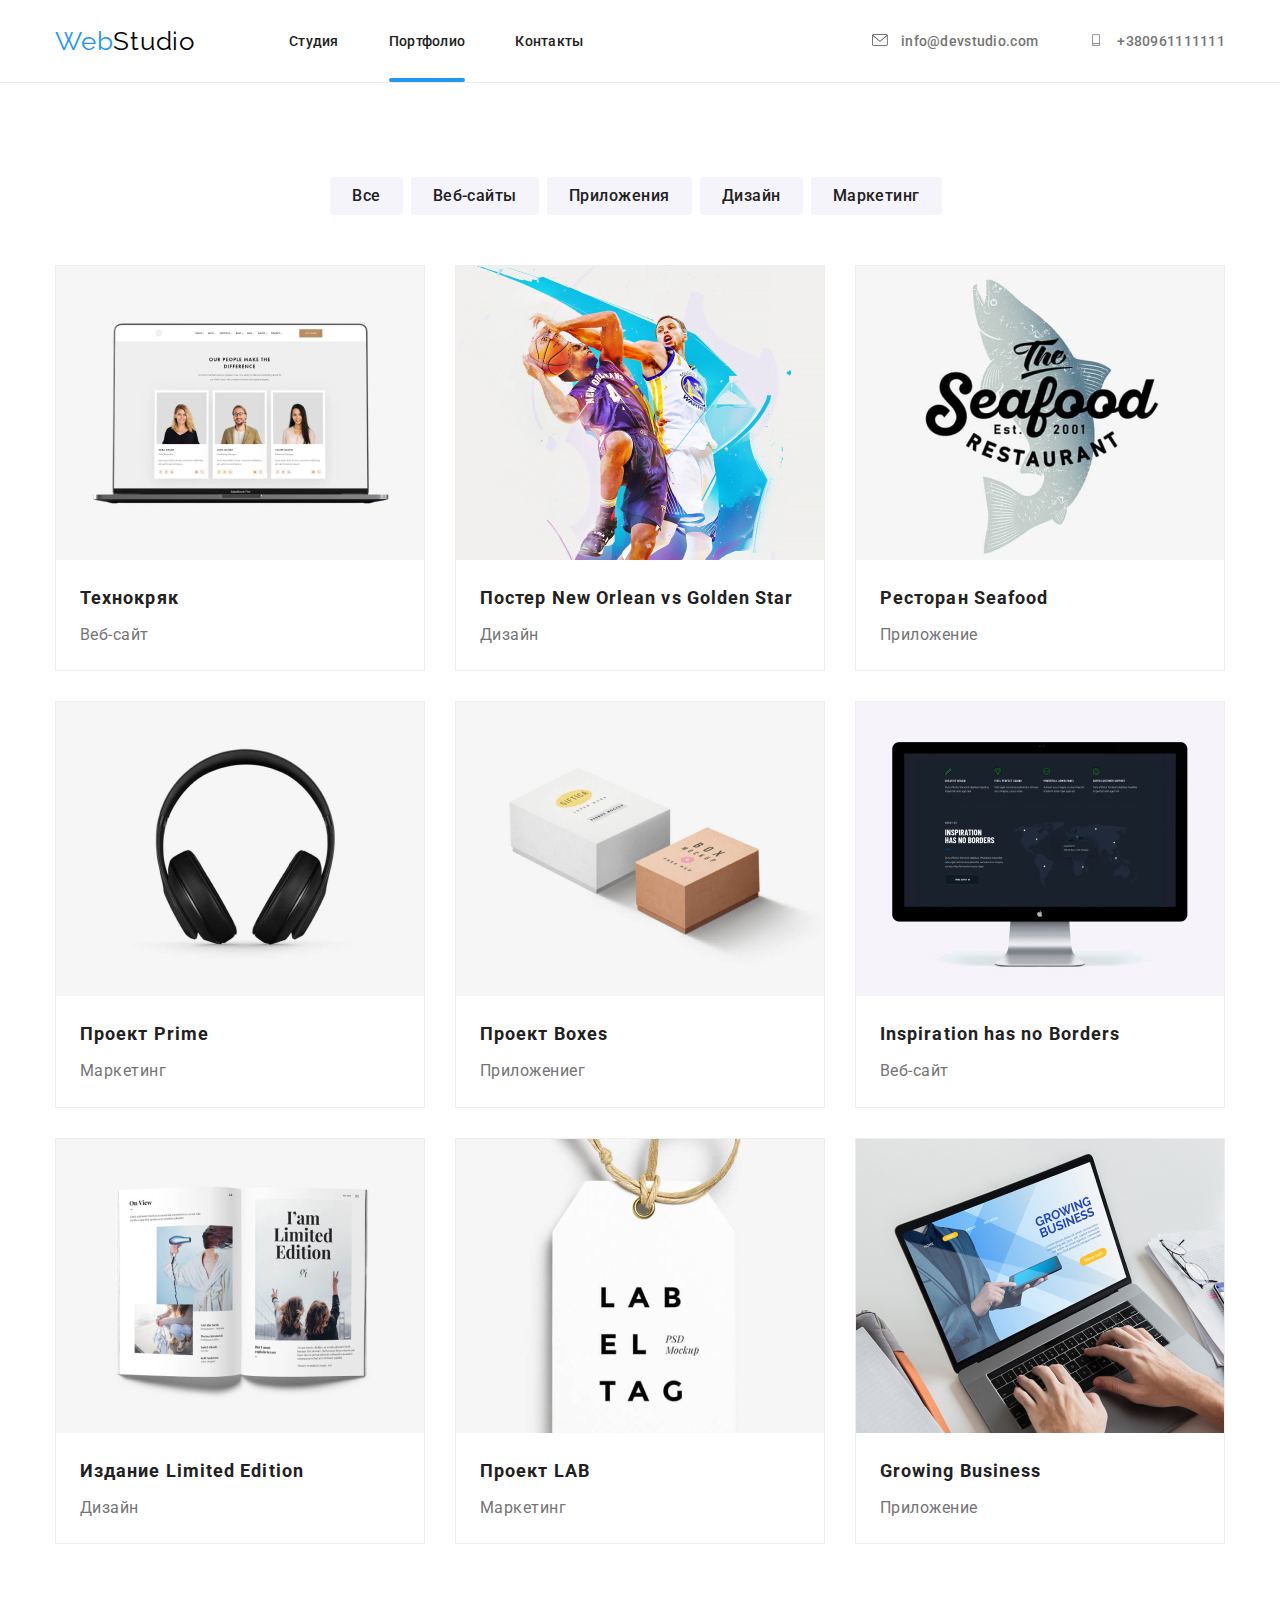
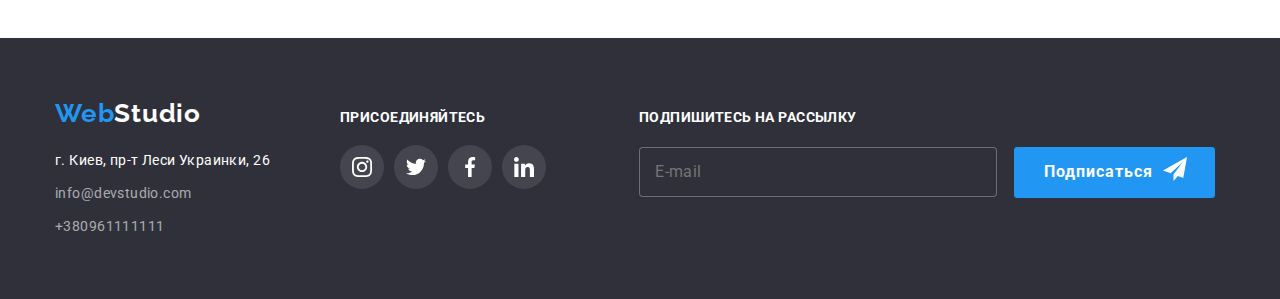
==== portfolio.html @ 1c012a14 "make a copy hw-7" ====
<!DOCTYPE html>
<html lang="ru">

<head>
    <meta charset="UTF-8">
    <meta http-equiv="X-UA-Compatible" content="IE=edge">
    <meta name="viewport" content="width=device-width, initial-scale=1.0">
    <link rel="stylesheet" href="./css/modern-normalize.css" />
    <title>Document</title>
    <link rel="preconnect" href="https://fonts.googleapis.com">
    <link rel="preconnect" href="https://fonts.gstatic.com" crossorigin>
    <link
        href="https://fonts.googleapis.com/css2?family=Raleway:wght@700&family=Roboto:wght@400;500;700;900&display=swap"
        rel="stylesheet">
    <link rel="stylesheet" href="./css/main.min.css">
</head>

<body>
    <!--Header -->
    <header class="header-line">
        <div class="conteiner header-flex">
            <nav class="nav">
                <a class="logo" href="./index.html">
                    <span class="accent"> Web</span>Studio
                </a>

                <ul class="list nav__list">
                    <li class="nav__item">
                        <a class="nav__link" href="./index.html">Студия</a>
                    </li>
                    <li class="nav__item">
                        <a class="nav__link current" href="./portfolio.html">Портфолио</a>
                    </li>
                    <li class="nav__item">
                        <a class="nav__link" href="">Контакты</a>
                    </li>
                </ul>
            </nav>

            <ul class="list contact-list">
                <li class="contaсt-list__item">
                    <a class="contaсt-list__link" href="mailto:info@devstudio.com">
                        <svg class="contaсt-list__icon">
                            <use href="./css/sprite.svg#icon-envelope" width="16px" height="12px"></use>
                        </svg>
                        info@devstudio.com</a>
                </li>
                <li class="contaсt-list__item">
                    <a class="contaсt-list__link" href="tel:+380961111111">
                        <svg class="contaсt-list__icon">
                            <use href="./css/sprite.svg#icon-smartphone" width="16px" height="12px"></use>
                        </svg>
                        +380961111111</a>
                </li>
            </ul>
        </div>
    </header>

    <!--Main content-->
    <main>
        <!-- Portfolio nav -->
        <section class="section">
            <div class="conteiner ">
                <h1 class="portfolio-title">Наши работы</h1>
                <ul class=" list portfolio-nav">
                    <li class="portfolio-nav__item"><button class="portfolio-nav__btn" type="button">Все</button></li>
                    <li class="portfolio-nav__item"><button class="portfolio-nav__btn" type="button">Веб-сайты</button>
                    </li>
                    <li class="portfolio-nav__item"><button class="portfolio-nav__btn" type="button">Приложения</button>
                    </li>
                    <li class="portfolio-nav__item"><button class="portfolio-nav__btn" type="button">Дизайн</button>
                    </li>
                    <li class="portfolio-nav__item"><button class="portfolio-nav__btn" type="button">Маркетинг</button>
                    </li>
                </ul>
                <!-- Work exemples -->
                <ul class="list work-examples">
                    <li class="work-examples-item">
                        <a href="">
                            <div class="card-description-conteiner">
                                <img class="work-exampels-foto" src="./images/work-examples/candidates.jpg" width="370"
                                    height="294" alt="list-of-candidates">
                                <p class="work-text-overlay">Технокряк это современная площадка распространения
                                    коронавируса. Компании используют эту платформу для цифрового
                                    шпионажа и атак на защищённые сервера конкурентов.</p>
                            </div>
                            <div class="work-examples-description">
                                <h3 class="work-examples-title">Технокряк</h3>
                                <p class="work-examples-text">Веб-сайт</p>
                            </div>
                        </a>
                    </li>
                    <li class="work-examples-item">
                        <a href="">
                            <div class="card-description-conteiner">
                                <img class="work-exampels-foto" src="./images/work-examples/poster.jpg" width="370"
                                    height="294" alt="two-basketball-players-jumping">
                                <p class="work-text-overlay">Технокряк это современная площадка распространения
                                    коронавируса. Компании используют эту платформу для цифрового
                                    шпионажа и атак на защищённые сервера конкурентов.</p>
                            </div>
                            <div class="work-examples-description">
                                <h3 class="work-examples-title">Постер New Orlean vs Golden Star</h3>
                                <p class="work-examples-text">Дизайн</p>
                            </div>
                        </a>
                    </li>
                    <li class="work-examples-item">
                        <a href="">
                            <div class="card-description-conteiner">
                                <img class="work-exampels-foto" src="./images/work-examples/restaurantlogo.jpg"
                                    width="370" height="294" alt="restaurant-logo">
                                <p class="work-text-overlay">Технокряк это современная площадка распространения
                                    коронавируса. Компании используют эту платформу для цифрового
                                    шпионажа и атак на защищённые сервера конкурентов.</p>
                            </div>
                            <div class="work-examples-description">
                                <h3 class="work-examples-title">Ресторан Seafood</h3>
                                <p class="work-examples-text">Приложение</p>
                            </div>
                        </a>
                    </li>
                    <li class="work-examples-item">
                        <a href="">
                            <div class="card-description-conteiner">
                                <img class="work-exampels-foto" src="./images/work-examples/headphones.jpg" width="370"
                                    height="294" alt="headphones-foto">
                                <p class="work-text-overlay">Технокряк это современная площадка распространения
                                    коронавируса. Компании используют эту платформу для цифрового
                                    шпионажа и атак на защищённые сервера конкурентов.</p>
                            </div>
                            <div class="work-examples-description">
                                <h3 class="work-examples-title">Проект Prime</h3>
                                <p class="work-examples-text">Маркетинг</p>
                            </div>
                        </a>
                    </li>
                    <li class="work-examples-item">
                        <a href="">
                            <div class="card-description-conteiner">
                                <img class="work-exampels-foto" src="./images/work-examples/boxes.jpg" width="370"
                                    height="294" alt="too-boxes-on-foto">
                                <p class="work-text-overlay">Технокряк это современная площадка распространения
                                    коронавируса. Компании используют эту платформу для цифрового
                                    шпионажа и атак на защищённые сервера конкурентов.</p>
                            </div>
                            <div class="work-examples-description">
                                <h3 class="work-examples-title">Проект Boxes</h3>
                                <p class="work-examples-text">Приложениег</p>
                            </div>
                        </a>
                    </li>
                    <li class="work-examples-item">
                        <a href="">
                            <div class="card-description-conteiner">
                                <img class="work-exampels-foto" src="./images/work-examples/monitor.jpg" width="370"
                                    height="294" alt="computer-monitor">
                                <p class="work-text-overlay">Технокряк это современная площадка распространения
                                    коронавируса. Компании используют эту платформу для цифрового
                                    шпионажа и атак на защищённые сервера конкурентов.</p>
                            </div>
                            <div class="work-examples-description">
                                <h3 class="work-examples-title">Inspiration has no Borders</h3>
                                <p class="work-examples-text">Веб-сайт</p>
                            </div>
                        </a>
                    </li>
                    <li class="work-examples-item">
                        <a href="">
                            <div class="card-description-conteiner">
                                <img class="work-exampels-foto" src="./images/work-examples/book.jpg" width="370"
                                    height="294" alt="open-book">
                                <p class="work-text-overlay">Технокряк это современная площадка распространения
                                    коронавируса. Компании используют эту платформу для цифрового
                                    шпионажа и атак на защищённые сервера конкурентов.</p>
                            </div>
                            <div class="work-examples-description">
                                <h3 class="work-examples-title">Издание Limited Edition</h3>
                                <p class="work-examples-text">Дизайн</p>
                            </div>
                        </a>
                    </li>
                    <li class="work-examples-item">
                        <a href="">
                            <div class="card-description-conteiner">
                                <img class="work-exampels-foto" src="./images/work-examples/tag.jpg" width="370"
                                    height="294" alt="label-with-the-inscription">
                                <p class="work-text-overlay">Технокряк это современная площадка распространения
                                    коронавируса. Компании используют эту платформу для цифрового
                                    шпионажа и атак на защищённые сервера конкурентов.</p>
                            </div>

                            <div class="work-examples-description">
                                <h3 class="work-examples-title">Проект LAB</h3>
                                <p class="work-examples-text">Маркетинг</p>
                            </div>
                        </a>
                    </li>
                    <li class="work-examples-item">
                        <a href="">
                            <div class="card-description-conteiner">
                                <img class="work-exampels-foto" src="./images/work-examples/laptop.jpg" width="370"
                                    height="294" alt="open-laptop">
                                <p class="work-text-overlay">Технокряк это современная площадка распространения
                                    коронавируса. Компании используют эту платформу для цифрового
                                    шпионажа и атак на защищённые сервера конкурентов.</p>
                            </div>
                            <div class="work-examples-description">
                                <h3 class="work-examples-title">Growing Business</h3>
                                <p class="work-examples-text">Приложение</p>
                            </div>
                        </a>
                    </li>
                </ul>
            </div>
        </section>
    </main>

    <!-- Footer -->
    <footer class="footer ">
        <div class="conteiner footer-flex-wraper">
            <div class="footer-logo-wraper">
                <a class="footer-logo" href="./index.html">
                    <span class="accent"> Web</span>Studio
                </a>
                <address class="address">
                    <p class="address__text">г. Киев, пр-т Леси Украинки, 26</p>
                    <ul class="list address__list">
                        <li class="address__item">
                            <a class="address__link" href="mailto:info@devstudio.com">info@devstudio.com</a>
                        </li>
                        <li class="address__item">
                            <a class="address__link" href="tel:+380961111111">+380961111111</a>
                        </li>
                    </ul>
                </address>
            </div>
            <div>
                <!-- Footer social section -->
                <section class="social-section">
                    <h2 class="social-section__title">присоединяйтесь</h2>
                    <ul class="list social-list">
                        <li class="social-list__item">
                            <a class="social-list__link" href="">
                                <svg class="social-list__icon social-list__icon--white" width="20px" height="20px">
                                    <use href="./css/sprite.svg#icon-instagram"></use>
                                </svg>
                            </a>
                        </li>
                        <li class="social-list__item">
                            <a class="social-list__link" href="">
                                <svg class="social-list__icon social-list__icon--white" width="20px" height="20px">
                                    <use href="./css/sprite.svg#icon-twitter"></use>
                                </svg>
                            </a>
                        </li>

                        <li class="social-list__item">
                            <a class="social-list__link" href="">
                                <svg class="social-list__icon social-list__icon--white" width="20px" height="20px">
                                    <use href="./css/sprite.svg#icon-facebook"></use>
                                </svg>
                            </a>
                        </li>

                        <li class="social-list__item">
                            <a class="social-list__link" href="">
                                <svg class="social-list__icon social-list__icon--white" width="20px" height="20px">
                                    <use href="./css/sprite.svg#icon-linkedin"></use>
                                </svg>
                            </a>
                        </li>
                    </ul>
                </section>
            </div>
            <!-- Mailing section -->
            <section class="mailing">
                <h2 class="mailing__title">Подпишитесь на рассылку</h2>
                <div class="mailing__wraper">
                    <input class="mailing__input" type="text" name="usere-name" placeholder="E-mail">
                    <button class="mailing__btn" type="submit">Подписаться
                        <span class="mailing__icon">
                            <svg width="24" height="24">
                                <use href="./css/sprite.svg#icon-send"></use>
                            </svg>
                        </span>
                    </button>
                </div>
            </section>
        </div>
    </footer>
</body>

</html>
---- css/main.min.css ----
:root{--main-text-color: #757575;--headers-link-color: #212121;--hero-adress-color: #ffffff;--footer-contakt-color: rgba(255, 255, 255, 0.6);--accent-color: #2196f3;--bgc-team-btn: #f5f4fa;--secondary-bgc: #e5e5e5;--employee-card-color: #ffffff;--icon-color: #afb1b8;--footer-bgc: #2f303a;--main-font-family: Roboto, sans-serif;--logo-font-family: Raleway, sans-serif}.list{list-style:none}a{text-decoration:none}h1,h2,h3,h4,h5,h6,p,ul{margin:0;padding:0}img{display:block;height:auto}.accent{color:var(--accent-color)}.visually-hidden{clip:rect(0 0 0 0);clip-path:inset(50%);height:1px;overflow:hidden;position:absolute;white-space:nowrap;width:1px}.conteiner{max-width:1200px;margin:0 auto;padding-left:15px;padding-right:15px}.current::after{position:absolute;bottom:0;left:0;display:inline-block;content:" ";width:100%;height:4px;background:var(--accent-color);border-radius:2px}.section{padding-top:94px;padding-bottom:94px}.is-hidden{visibility:hidden;opacity:0;pointer-events:none}.backdrop{display:flex;justify-content:center;width:100vw;height:100vw;position:fixed;top:0;background:rgba(0,0,0,0.2)}.modal-form{position:absolute;top:221px;width:528px;height:581px;background:var(--hero-adress-color);box-shadow:0px 1px 3px rgba(0,0,0,0.12),0px 1px 1px rgba(0,0,0,0.14),0px 2px 1px rgba(0,0,0,0.2);border-radius:4px}.modal-close-btn{display:flex;align-items:center;position:absolute;right:8px;top:8px;border-radius:50%;background:#ffffff;border:1px solid rgba(0,0,0,0.1);width:30px;height:30px;cursor:pointer}.modal-close-btn:hover,.modal-close-btn:focus{fill:var(--accent-color)}.call-form{padding-left:40px;padding-right:40px}.call-form_title{font-weight:700;font-size:20px;line-height:1.15;text-align:center;letter-spacing:0.03em;margin-top:40px;margin-bottom:12px;color:var(--headers-link-color)}.call-form__wraper{margin-bottom:10px}.call-form__label{font-size:12px;line-height:1.16;letter-spacing:0.01em;margin-bottom:4px;color:var(--main-text-color)}.call-form__input{display:block;width:100%;height:40px;padding:12px 42px;border:1px solid rgba(33,33,33,0.2);border-radius:4px}.call-form__input:hover,.call-form__input:focus{border:none;outline:1px solid var(--accent-color);transition-duration:250ms;transition-timing-function:cubic-bezier(0.4, 0, 0.2, 1)}.call-form__input:hover+.call-form__icon,.call-form__input:focus+.call-form__icon{fill:var(--accent-color)}.call-form__wraper{display:block;position:relative}.call-form__icon{position:absolute;top:50%;transform:translateY(-50%);left:12px}.call-form__textarea{display:block;width:100%;height:120px;resize:none;font-size:14px;line-height:1.14;letter-spacing:0.01em;color:rgba(117,117,117,0.5);padding:12px 16px;margin-bottom:20px;border:1px solid rgba(33,33,33,0.2);box-sizing:border-box;border-radius:4px}.call-form__textarea:hover,.call-form__textarea:focus{outline:1px solid var(--accent-color);transition-duration:250ms;transition-timing-function:cubic-bezier(0.4, 0, 0.2, 1)}.checkbox__wraper{position:relative;margin-bottom:30px}.checkbox-icon-wreper{position:absolute}.checkbox__label{display:flex;align-items:center;font-size:14px;line-height:1.7px;letter-spacing:0.03em;color:var(--main-text-color)}.checkbox__label:hover,.checkbox__label:focus{cursor:pointer;transition-duration:250ms;transition-timing-function:cubic-bezier(0.4, 0, 0.2, 1)}.checkbox__label .checkbox{display:flex;justify-content:center;align-items:center;width:16px;height:15px;margin-right:7px;border:1px solid #000000;border-radius:2px}.checkbox__icon{fill:#ffffff}.checkbox__input:checked+.checkbox__label .checkbox{border:none;background-color:var(--accent-color)}.checkbox-link{font-size:14px;line-height:1.7;letter-spacing:0.03em;text-decoration-line:underline;margin-left:2px;color:var(--accent-color)}.checkbox_btn{display:block;margin:0 auto;padding:10px 55px;font-weight:700;font-size:16px;line-height:1.9;letter-spacing:0.06em;background:var(--accent-color);box-shadow:0px 4px 4px rgba(0,0,0,0.15);border:none;border-radius:4px;color:#ffffff}.checkbox_btn:hover,.checkbox_btn:focus{cursor:pointer;box-shadow:0px 3px 1px rgba(0,0,0,0.1),0px 1px 2px rgba(0,0,0,0.08),0px 2px 2px rgba(0,0,0,0.12);transition-duration:250ms;transition-timing-function:cubic-bezier(0.4, 0, 0.2, 1)}.header-line{border-bottom:1px solid #ececec}.address{font-style:normal;font-size:14px;line-height:1.7;letter-spacing:0.03em}.address__text{margin-bottom:9px;color:var(--hero-adress-color)}.address__item{margin-bottom:9px}.address__item:last-child{margin-bottom:0}.address__link{color:var(--footer-contakt-color)}.mailing{display:flex;flex-direction:column}.mailing__title{font-weight:700;font-size:14px;line-height:1.14;letter-spacing:0.03em;text-transform:uppercase;margin-bottom:20px;color:#ffffff}.mailing__input{font-size:16px;line-height:1.25;letter-spacing:0.03em;color:rgba(255,255,255,0.6);width:358px;height:50px;padding:15px;margin-right:12px;background-color:var(--footer-bgc);border:1px solid rgba(255,255,255,0.3);border-radius:4px}.mailing__btn{position:relative;font-weight:700;font-size:16px;line-height:1.9;text-align:center;letter-spacing:0.06em;cursor:pointer;padding:10px 62px 10px 30px;color:#ffffff;background:var(--accent-color);border-radius:4px;border:1px solid var(--footer-bgc)}.mailing__btn:hover,.mailing__btn:focus{transition-duration:250ms;transition-timing-function:cubic-bezier(0.4, 0, 0.2, 1)}.mailing__icon{position:absolute;right:28px}body{font-family:var(--main-font-family);color:var(--main-text-color)}.header-flex{display:flex}.logo{font-family:var(--logo-font-family);font-style:700;font-size:26px;line-height:1.2;letter-spacing:0.03em;margin-right:94px;padding-top:25px;padding-bottom:25px;color:#000000}.nav{display:flex;align-items:center}.nav__list{display:flex;align-items:center}.nav__item{position:relative;padding-top:32px;padding-bottom:32px;margin-right:50px}.nav__item:last-child{margin-right:0}.nav__link{font-weight:500;font-size:14px;line-height:1.1;letter-spacing:0.02em;color:var(--headers-link-color)}.nav__link:hover,.nav__link:focus{color:var(--accent-color);transition-duration:250ms;transition-timing-function:cubic-bezier(0.4, 0, 0.2, 1)}.contact-list{display:flex;align-items:center;margin-left:auto}.contaсt-list__link{font-weight:500;font-size:14px;line-height:1.1px;letter-spacing:0.02em;color:var(--main-text-color)}.contaсt-list__link:hover,.contaсt-list__link:focus{color:var(--accent-color);fill:var(--accent-color);transition-duration:250ms;transition-timing-function:cubic-bezier(0.4, 0, 0.2, 1)}.contaсt-list__link:hover .contaсt-list__icon,.contaсt-list__link:focus .contaсt-list__icon{fill:var(--accent-color);transition-duration:250ms;transition-timing-function:cubic-bezier(0.4, 0, 0.2, 1)}.contaсt-list__item{padding-top:32px;padding-bottom:32px;margin-right:50px}.contaсt-list__item:last-child{margin-right:0}.contaсt-list__icon{width:16px;height:12px;margin-right:10px;fill:var(--main-text-color)}.hero-section{max-width:1600px;margin-left:auto;margin-right:auto;padding-top:200px;padding-bottom:200px;text-align:center;background-image:linear-gradient(to right, rgba(47,48,58,0.4), rgba(47,48,58,0.4)),url(../images/Hero/herobgcimg.jpg);background-size:cover;background-repeat:no-repeat;background-position:center}.hero-section__heading{font-weight:900;font-size:44px;line-height:1.4;letter-spacing:0.06em;text-transform:uppercase;max-width:700px;margin-bottom:30px;margin-left:auto;margin-right:auto;color:var(--hero-adress-color)}.hero-section__button{font-weight:700;font-size:16px;line-height:1.9;letter-spacing:0.06em;text-align:center;padding:10px 32px;box-shadow:0px 4px 4px rgba(0,0,0,0.15);border-radius:4px;border:none;color:var(--hero-adress-color);background-color:var(--accent-color);cursor:pointer}.benefits-list{display:flex}.benefits-section{padding-top:94px;padding-bottom:47px;color:var(--secondary-bgc)}.benefits-list__header{font-weight:700;font-size:14px;line-height:1.1;letter-spacing:0.03em;margin-bottom:10px;text-transform:uppercase;color:var(--headers-link-color)}.benefits-list__item{flex-basis:calc(100% / 4 - 30px);margin-right:30px}.benefits-list__item:last-child{margin-right:0}.benefits-list__wraper{width:270px;height:120px;display:flex;align-items:center;justify-content:center;border-radius:4px;margin-bottom:30px;background:#f5f4fa}.benefits-list__text{font-size:14px;line-height:1.7;letter-spacing:0.03em;color:var(--main-text-color)}.our-direction{padding-top:47px;padding-bottom:94px;color:var(--secondary-bgc)}.direction-list{display:flex}.direction-list__item{margin-right:30px}.direction-list__item:last-child{margin-right:0}.direction-list__wraper{position:relative}.direction-list__text{position:absolute;display:flex;align-items:center;justify-content:center;font-family:var(--main-font-family);font-weight:700;font-size:14px;line-height:1.14;letter-spacing:0.03em;text-transform:uppercase;width:100%;min-height:70px;bottom:0;color:var(--hero-adress-color);background:rgba(47,48,58,0.8)}.our-direction__titlle{font-weight:700;font-size:36px;line-height:1.2;letter-spacing:0.03em;margin-bottom:50px;text-align:center;color:var(--headers-link-color)}.team{background-color:var(--bgc-team-btn)}.team-list{display:flex}.team-list__item{flex-basis:calc(100% / 4 - 30px);text-align:center;margin-right:30px;background:var(--employee-card-color);box-shadow:0px 1px 3px rgba(0,0,0,0.12),0px 1px 1px rgba(0,0,0,0.14),0px 2px 1px rgba(0,0,0,0.2);border-radius:0px 0px 4px 4px}.team-list__item:last-child{margin-right:0}.team__title{font-weight:700;font-size:36px;line-height:1.2;letter-spacing:0.03em;margin-bottom:50px;text-align:center;color:var(--headers-link-color)}.team-card__members{font-weight:500;font-size:16px;line-height:1.2;letter-spacing:0.03em;margin-bottom:10px;color:var(--headers-link-color)}.team-card__text{font-size:16px;line-height:1.2;letter-spacing:0.03em;margin-bottom:16px;color:var(--main-text-color)}.team-card{padding-top:30px;padding-bottom:30px}.social-list{display:flex;justify-content:center}.social-list__item{width:44px;height:44px;border-radius:50%;margin-right:10px;background:var(--employee-card-color)}.social-list__item:last-child{margin-right:0}.social-list__link{width:100%;height:100%;display:flex;align-items:center;justify-content:center}.social-list__link:hover,.social-list__link:focus{background-color:var(--accent-color);border-radius:50%;transition-duration:250ms;transition-timing-function:cubic-bezier(0.4, 0, 0.2, 1)}.social-list__link:hover .social-list__icon,.social-list__link:focus .social-list__icon{background-color:var(--accent-color);fill:var(--employee-card-color);transition-duration:250ms;transition-timing-function:cubic-bezier(0.4, 0, 0.2, 1)}.social-list__icon{fill:var(--icon-color)}.clients__title{font-family:var(--main-font-family);font-weight:700;font-size:36px;line-height:1.7;text-align:center;letter-spacing:0.03em;margin-bottom:50px;color:var(--headers-link-color)}.clients-list{display:flex}.clients-list__item{width:170px;height:92px;border:1px solid var(--icon-color);border-radius:4px;margin-right:30px}.clients-list__item:last-child{margin-right:0}.clients-list__item:hover,.clients-list__item:focus{border:1px solid var(--accent-color);transition-duration:250ms;transition-timing-function:cubic-bezier(0.4, 0, 0.2, 1)}.clients-list__item:hover .clients-list__icon,.clients-list__item:focus .clients-list__icon{fill:var(--accent-color);transition-duration:250ms;transition-timing-function:cubic-bezier(0.4, 0, 0.2, 1)}.clients-list__link{width:100%;height:100%;display:flex;align-items:center;justify-content:center;fill:var(--icon-color)}.footer{padding-top:60px;padding-bottom:60px;background-color:var(--footer-bgc)}.footer-flex-wraper{display:flex;align-items:baseline}.footer-logo-wraper{margin-right:70px}.footer-logo{display:inline-block;font-family:var(--logo-font-family);font-weight:700;font-size:26px;line-height:1.2;letter-spacing:0.03em;display:inline-block;margin-bottom:20px;color:#ffffff}.social-section{margin-right:93px}.social-section__title{font-family:var(--main-font-family);font-weight:700;font-size:14px;line-height:1.15;letter-spacing:0.03em;text-transform:uppercase;margin-bottom:20px;color:#ffffff}.social-list{display:flex}.social-list__item{width:44px;height:44px;border-radius:50%;margin-right:10px;background:rgba(255,255,255,0.1)}.social-list__item:last-child{margin-right:0}.social-list__link{width:100%;height:100%;display:flex;align-items:center;justify-content:center}.social-list__link:hover,.social-list__link :focus{border-radius:50%;background:var(--accent-color);transition-duration:250ms;transition-timing-function:cubic-bezier(0.4, 0, 0.2, 1)}.social-list__icon--white{fill:var(--hero-adress-color)}.portfolio-title{display:none}.portfolio-nav{display:flex;justify-content:center;margin-bottom:50px}.portfolio-nav__item{margin-right:8px}.portfolio-nav__btn{font-weight:500;font-size:16px;line-height:1.6;letter-spacing:0.03em;padding:6px 22px;text-align:center;cursor:pointer;border-radius:4px;border:none;color:var(--headers-link-color);background-color:var(--bgc-team-btn)}.portfolio-nav__btn:hover,.portfolio-nav__btn:focus{color:var(--hero-adress-color);background-color:var(--accent-color);box-shadow:0px 3px 1px rgba(0,0,0,0.1),0px 1px 2px rgba(0,0,0,0.08),0px 2px 2px rgba(0,0,0,0.12);transition-duration:250ms;transition-timing-function:cubic-bezier(0.4, 0, 0.2, 1)}.work-examples{display:flex;flex-wrap:wrap}.work-examples-item{width:370px;margin-right:30px;margin-bottom:30px;background:var(--employee-card-color);border:1px solid #eeeeee}.work-examples-item:nth-child(3n){margin-right:0}.work-examples-item:nth-last-child(-n+3){margin-bottom:0}.work-examples-item:hover,.work-examples-item:focus{box-shadow:0px 3px 1px rgba(0,0,0,0.1),0px 1px 2px rgba(0,0,0,0.08),0px 2px 2px rgba(0,0,0,0.12);transition-duration:250ms;transition-timing-function:cubic-bezier(0.4, 0, 0.2, 1)}.work-examples-item:hover .work-text-overlay{transform:translateY(0);transition:transform 300ms linear}.card-description-conteiner{position:relative;overflow:hidden}.work-text-overlay{position:absolute;top:0;left:0;font-size:18px;line-height:1.56;letter-spacing:0.03em;color:var(--hero-adress-color);background:rgba(33,150,243,0.9);height:100%;padding:63px 24px;transform:translateY(100%);transition:transform 300ms linear}.work-examples-description{padding:20px 24px}.work-examples-title{font-weight:700;font-size:18px;line-height:2;letter-spacing:0.06em;margin-bottom:4px;color:var(--headers-link-color)}.work-examples-text{font-size:16px;line-height:1.9;letter-spacing:0.03em;color:var(--main-text-color)}
/*# sourceMappingURL=main.min.css.map */
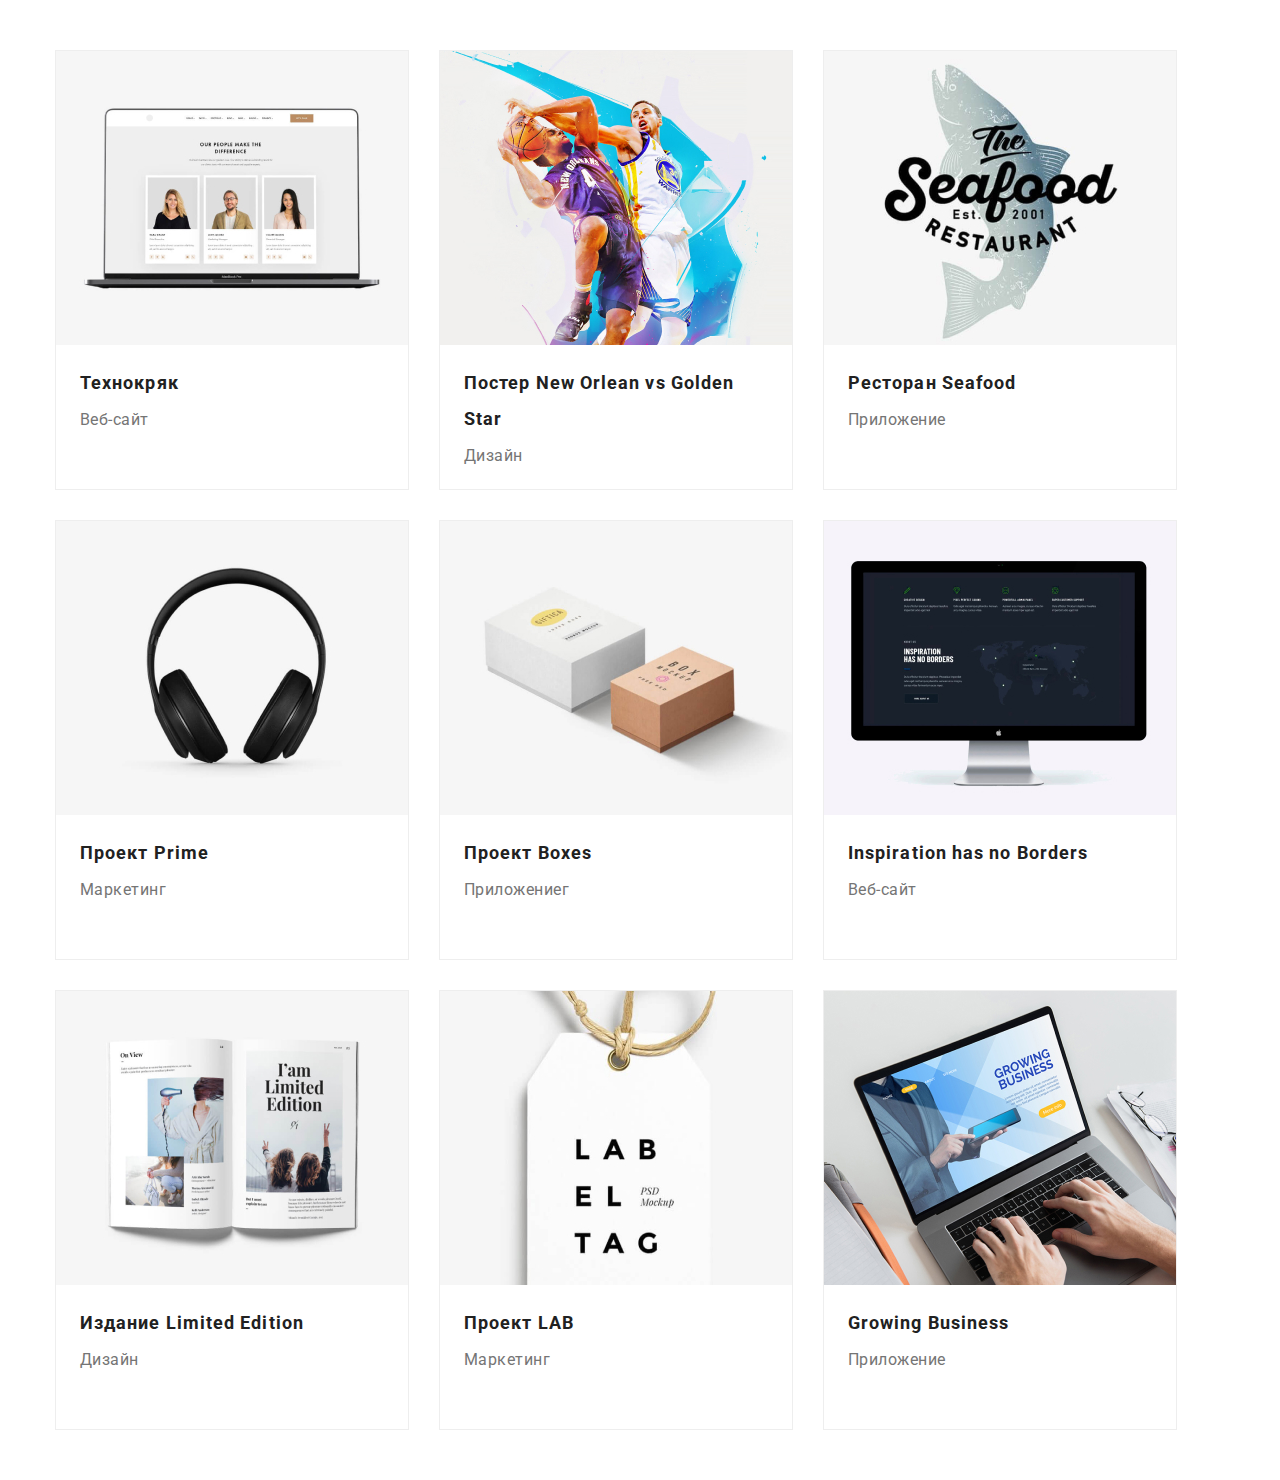
==== commit e97704de: "continue work with mobile adaptation" ====
--- a/portfolio.html
+++ b/portfolio.html
@@ -17,7 +17,7 @@
 
 <body>
     <!--Header -->
-    <header class="header-line">
+    <!-- <header class="header-line">
         <div class="conteiner header-flex">
             <nav class="nav">
                 <a class="logo" href="./index.html">
@@ -54,14 +54,14 @@
                 </li>
             </ul>
         </div>
-    </header>
+    </header> -->
 
     <!--Main content-->
     <main>
         <!-- Portfolio nav -->
         <section class="section">
             <div class="conteiner ">
-                <h1 class="portfolio-title">Наши работы</h1>
+                <!-- <h1 class="portfolio-title">Наши работы</h1>
                 <ul class=" list portfolio-nav">
                     <li class="portfolio-nav__item"><button class="portfolio-nav__btn" type="button">Все</button></li>
                     <li class="portfolio-nav__item"><button class="portfolio-nav__btn" type="button">Веб-сайты</button>
@@ -72,7 +72,7 @@
                     </li>
                     <li class="portfolio-nav__item"><button class="portfolio-nav__btn" type="button">Маркетинг</button>
                     </li>
-                </ul>
+                </ul> -->
                 <!-- Work exemples -->
                 <ul class="list work-examples">
                     <li class="work-examples-item">
@@ -217,7 +217,7 @@
     </main>
 
     <!-- Footer -->
-    <footer class="footer ">
+    <!-- <footer class="footer ">
         <div class="conteiner footer-flex-wraper">
             <div class="footer-logo-wraper">
                 <a class="footer-logo" href="./index.html">
@@ -235,9 +235,9 @@
                     </ul>
                 </address>
             </div>
-            <div>
-                <!-- Footer social section -->
-                <section class="social-section">
+            <div> -->
+    <!-- Footer social section -->
+    <!-- <section class="social-section">
                     <h2 class="social-section__title">присоединяйтесь</h2>
                     <ul class="list social-list">
                         <li class="social-list__item">
@@ -272,9 +272,9 @@
                         </li>
                     </ul>
                 </section>
-            </div>
-            <!-- Mailing section -->
-            <section class="mailing">
+            </div> -->
+    <!-- Mailing section -->
+    <!-- <section class="mailing">
                 <h2 class="mailing__title">Подпишитесь на рассылку</h2>
                 <div class="mailing__wraper">
                     <input class="mailing__input" type="text" name="usere-name" placeholder="E-mail">
@@ -288,7 +288,7 @@
                 </div>
             </section>
         </div>
-    </footer>
+    </footer> -->
 </body>
 
 </html>--- a/css/main.min.css
+++ b/css/main.min.css
@@ -1,2 +1,2 @@
-:root{--main-text-color: #757575;--headers-link-color: #212121;--hero-adress-color: #ffffff;--footer-contakt-color: rgba(255, 255, 255, 0.6);--accent-color: #2196f3;--bgc-team-btn: #f5f4fa;--secondary-bgc: #e5e5e5;--employee-card-color: #ffffff;--icon-color: #afb1b8;--footer-bgc: #2f303a;--main-font-family: Roboto, sans-serif;--logo-font-family: Raleway, sans-serif}.list{list-style:none}a{text-decoration:none}h1,h2,h3,h4,h5,h6,p,ul{margin:0;padding:0}img{display:block;height:auto}.accent{color:var(--accent-color)}.visually-hidden{clip:rect(0 0 0 0);clip-path:inset(50%);height:1px;overflow:hidden;position:absolute;white-space:nowrap;width:1px}.conteiner{max-width:1200px;margin:0 auto;padding-left:15px;padding-right:15px}.current::after{position:absolute;bottom:0;left:0;display:inline-block;content:" ";width:100%;height:4px;background:var(--accent-color);border-radius:2px}.section{padding-top:94px;padding-bottom:94px}.is-hidden{visibility:hidden;opacity:0;pointer-events:none}.backdrop{display:flex;justify-content:center;width:100vw;height:100vw;position:fixed;top:0;background:rgba(0,0,0,0.2)}.modal-form{position:absolute;top:221px;width:528px;height:581px;background:var(--hero-adress-color);box-shadow:0px 1px 3px rgba(0,0,0,0.12),0px 1px 1px rgba(0,0,0,0.14),0px 2px 1px rgba(0,0,0,0.2);border-radius:4px}.modal-close-btn{display:flex;align-items:center;position:absolute;right:8px;top:8px;border-radius:50%;background:#ffffff;border:1px solid rgba(0,0,0,0.1);width:30px;height:30px;cursor:pointer}.modal-close-btn:hover,.modal-close-btn:focus{fill:var(--accent-color)}.call-form{padding-left:40px;padding-right:40px}.call-form_title{font-weight:700;font-size:20px;line-height:1.15;text-align:center;letter-spacing:0.03em;margin-top:40px;margin-bottom:12px;color:var(--headers-link-color)}.call-form__wraper{margin-bottom:10px}.call-form__label{font-size:12px;line-height:1.16;letter-spacing:0.01em;margin-bottom:4px;color:var(--main-text-color)}.call-form__input{display:block;width:100%;height:40px;padding:12px 42px;border:1px solid rgba(33,33,33,0.2);border-radius:4px}.call-form__input:hover,.call-form__input:focus{border:none;outline:1px solid var(--accent-color);transition-duration:250ms;transition-timing-function:cubic-bezier(0.4, 0, 0.2, 1)}.call-form__input:hover+.call-form__icon,.call-form__input:focus+.call-form__icon{fill:var(--accent-color)}.call-form__wraper{display:block;position:relative}.call-form__icon{position:absolute;top:50%;transform:translateY(-50%);left:12px}.call-form__textarea{display:block;width:100%;height:120px;resize:none;font-size:14px;line-height:1.14;letter-spacing:0.01em;color:rgba(117,117,117,0.5);padding:12px 16px;margin-bottom:20px;border:1px solid rgba(33,33,33,0.2);box-sizing:border-box;border-radius:4px}.call-form__textarea:hover,.call-form__textarea:focus{outline:1px solid var(--accent-color);transition-duration:250ms;transition-timing-function:cubic-bezier(0.4, 0, 0.2, 1)}.checkbox__wraper{position:relative;margin-bottom:30px}.checkbox-icon-wreper{position:absolute}.checkbox__label{display:flex;align-items:center;font-size:14px;line-height:1.7px;letter-spacing:0.03em;color:var(--main-text-color)}.checkbox__label:hover,.checkbox__label:focus{cursor:pointer;transition-duration:250ms;transition-timing-function:cubic-bezier(0.4, 0, 0.2, 1)}.checkbox__label .checkbox{display:flex;justify-content:center;align-items:center;width:16px;height:15px;margin-right:7px;border:1px solid #000000;border-radius:2px}.checkbox__icon{fill:#ffffff}.checkbox__input:checked+.checkbox__label .checkbox{border:none;background-color:var(--accent-color)}.checkbox-link{font-size:14px;line-height:1.7;letter-spacing:0.03em;text-decoration-line:underline;margin-left:2px;color:var(--accent-color)}.checkbox_btn{display:block;margin:0 auto;padding:10px 55px;font-weight:700;font-size:16px;line-height:1.9;letter-spacing:0.06em;background:var(--accent-color);box-shadow:0px 4px 4px rgba(0,0,0,0.15);border:none;border-radius:4px;color:#ffffff}.checkbox_btn:hover,.checkbox_btn:focus{cursor:pointer;box-shadow:0px 3px 1px rgba(0,0,0,0.1),0px 1px 2px rgba(0,0,0,0.08),0px 2px 2px rgba(0,0,0,0.12);transition-duration:250ms;transition-timing-function:cubic-bezier(0.4, 0, 0.2, 1)}.header-line{border-bottom:1px solid #ececec}.address{font-style:normal;font-size:14px;line-height:1.7;letter-spacing:0.03em}.address__text{margin-bottom:9px;color:var(--hero-adress-color)}.address__item{margin-bottom:9px}.address__item:last-child{margin-bottom:0}.address__link{color:var(--footer-contakt-color)}.mailing{display:flex;flex-direction:column}.mailing__title{font-weight:700;font-size:14px;line-height:1.14;letter-spacing:0.03em;text-transform:uppercase;margin-bottom:20px;color:#ffffff}.mailing__input{font-size:16px;line-height:1.25;letter-spacing:0.03em;color:rgba(255,255,255,0.6);width:358px;height:50px;padding:15px;margin-right:12px;background-color:var(--footer-bgc);border:1px solid rgba(255,255,255,0.3);border-radius:4px}.mailing__btn{position:relative;font-weight:700;font-size:16px;line-height:1.9;text-align:center;letter-spacing:0.06em;cursor:pointer;padding:10px 62px 10px 30px;color:#ffffff;background:var(--accent-color);border-radius:4px;border:1px solid var(--footer-bgc)}.mailing__btn:hover,.mailing__btn:focus{transition-duration:250ms;transition-timing-function:cubic-bezier(0.4, 0, 0.2, 1)}.mailing__icon{position:absolute;right:28px}body{font-family:var(--main-font-family);color:var(--main-text-color)}.header-flex{display:flex}.logo{font-family:var(--logo-font-family);font-style:700;font-size:26px;line-height:1.2;letter-spacing:0.03em;margin-right:94px;padding-top:25px;padding-bottom:25px;color:#000000}.nav{display:flex;align-items:center}.nav__list{display:flex;align-items:center}.nav__item{position:relative;padding-top:32px;padding-bottom:32px;margin-right:50px}.nav__item:last-child{margin-right:0}.nav__link{font-weight:500;font-size:14px;line-height:1.1;letter-spacing:0.02em;color:var(--headers-link-color)}.nav__link:hover,.nav__link:focus{color:var(--accent-color);transition-duration:250ms;transition-timing-function:cubic-bezier(0.4, 0, 0.2, 1)}.contact-list{display:flex;align-items:center;margin-left:auto}.contaсt-list__link{font-weight:500;font-size:14px;line-height:1.1px;letter-spacing:0.02em;color:var(--main-text-color)}.contaсt-list__link:hover,.contaсt-list__link:focus{color:var(--accent-color);fill:var(--accent-color);transition-duration:250ms;transition-timing-function:cubic-bezier(0.4, 0, 0.2, 1)}.contaсt-list__link:hover .contaсt-list__icon,.contaсt-list__link:focus .contaсt-list__icon{fill:var(--accent-color);transition-duration:250ms;transition-timing-function:cubic-bezier(0.4, 0, 0.2, 1)}.contaсt-list__item{padding-top:32px;padding-bottom:32px;margin-right:50px}.contaсt-list__item:last-child{margin-right:0}.contaсt-list__icon{width:16px;height:12px;margin-right:10px;fill:var(--main-text-color)}.hero-section{max-width:1600px;margin-left:auto;margin-right:auto;padding-top:200px;padding-bottom:200px;text-align:center;background-image:linear-gradient(to right, rgba(47,48,58,0.4), rgba(47,48,58,0.4)),url(../images/Hero/herobgcimg.jpg);background-size:cover;background-repeat:no-repeat;background-position:center}.hero-section__heading{font-weight:900;font-size:44px;line-height:1.4;letter-spacing:0.06em;text-transform:uppercase;max-width:700px;margin-bottom:30px;margin-left:auto;margin-right:auto;color:var(--hero-adress-color)}.hero-section__button{font-weight:700;font-size:16px;line-height:1.9;letter-spacing:0.06em;text-align:center;padding:10px 32px;box-shadow:0px 4px 4px rgba(0,0,0,0.15);border-radius:4px;border:none;color:var(--hero-adress-color);background-color:var(--accent-color);cursor:pointer}.benefits-list{display:flex}.benefits-section{padding-top:94px;padding-bottom:47px;color:var(--secondary-bgc)}.benefits-list__header{font-weight:700;font-size:14px;line-height:1.1;letter-spacing:0.03em;margin-bottom:10px;text-transform:uppercase;color:var(--headers-link-color)}.benefits-list__item{flex-basis:calc(100% / 4 - 30px);margin-right:30px}.benefits-list__item:last-child{margin-right:0}.benefits-list__wraper{width:270px;height:120px;display:flex;align-items:center;justify-content:center;border-radius:4px;margin-bottom:30px;background:#f5f4fa}.benefits-list__text{font-size:14px;line-height:1.7;letter-spacing:0.03em;color:var(--main-text-color)}.our-direction{padding-top:47px;padding-bottom:94px;color:var(--secondary-bgc)}.direction-list{display:flex}.direction-list__item{margin-right:30px}.direction-list__item:last-child{margin-right:0}.direction-list__wraper{position:relative}.direction-list__text{position:absolute;display:flex;align-items:center;justify-content:center;font-family:var(--main-font-family);font-weight:700;font-size:14px;line-height:1.14;letter-spacing:0.03em;text-transform:uppercase;width:100%;min-height:70px;bottom:0;color:var(--hero-adress-color);background:rgba(47,48,58,0.8)}.our-direction__titlle{font-weight:700;font-size:36px;line-height:1.2;letter-spacing:0.03em;margin-bottom:50px;text-align:center;color:var(--headers-link-color)}.team{background-color:var(--bgc-team-btn)}.team-list{display:flex}.team-list__item{flex-basis:calc(100% / 4 - 30px);text-align:center;margin-right:30px;background:var(--employee-card-color);box-shadow:0px 1px 3px rgba(0,0,0,0.12),0px 1px 1px rgba(0,0,0,0.14),0px 2px 1px rgba(0,0,0,0.2);border-radius:0px 0px 4px 4px}.team-list__item:last-child{margin-right:0}.team__title{font-weight:700;font-size:36px;line-height:1.2;letter-spacing:0.03em;margin-bottom:50px;text-align:center;color:var(--headers-link-color)}.team-card__members{font-weight:500;font-size:16px;line-height:1.2;letter-spacing:0.03em;margin-bottom:10px;color:var(--headers-link-color)}.team-card__text{font-size:16px;line-height:1.2;letter-spacing:0.03em;margin-bottom:16px;color:var(--main-text-color)}.team-card{padding-top:30px;padding-bottom:30px}.social-list{display:flex;justify-content:center}.social-list__item{width:44px;height:44px;border-radius:50%;margin-right:10px;background:var(--employee-card-color)}.social-list__item:last-child{margin-right:0}.social-list__link{width:100%;height:100%;display:flex;align-items:center;justify-content:center}.social-list__link:hover,.social-list__link:focus{background-color:var(--accent-color);border-radius:50%;transition-duration:250ms;transition-timing-function:cubic-bezier(0.4, 0, 0.2, 1)}.social-list__link:hover .social-list__icon,.social-list__link:focus .social-list__icon{background-color:var(--accent-color);fill:var(--employee-card-color);transition-duration:250ms;transition-timing-function:cubic-bezier(0.4, 0, 0.2, 1)}.social-list__icon{fill:var(--icon-color)}.clients__title{font-family:var(--main-font-family);font-weight:700;font-size:36px;line-height:1.7;text-align:center;letter-spacing:0.03em;margin-bottom:50px;color:var(--headers-link-color)}.clients-list{display:flex}.clients-list__item{width:170px;height:92px;border:1px solid var(--icon-color);border-radius:4px;margin-right:30px}.clients-list__item:last-child{margin-right:0}.clients-list__item:hover,.clients-list__item:focus{border:1px solid var(--accent-color);transition-duration:250ms;transition-timing-function:cubic-bezier(0.4, 0, 0.2, 1)}.clients-list__item:hover .clients-list__icon,.clients-list__item:focus .clients-list__icon{fill:var(--accent-color);transition-duration:250ms;transition-timing-function:cubic-bezier(0.4, 0, 0.2, 1)}.clients-list__link{width:100%;height:100%;display:flex;align-items:center;justify-content:center;fill:var(--icon-color)}.footer{padding-top:60px;padding-bottom:60px;background-color:var(--footer-bgc)}.footer-flex-wraper{display:flex;align-items:baseline}.footer-logo-wraper{margin-right:70px}.footer-logo{display:inline-block;font-family:var(--logo-font-family);font-weight:700;font-size:26px;line-height:1.2;letter-spacing:0.03em;display:inline-block;margin-bottom:20px;color:#ffffff}.social-section{margin-right:93px}.social-section__title{font-family:var(--main-font-family);font-weight:700;font-size:14px;line-height:1.15;letter-spacing:0.03em;text-transform:uppercase;margin-bottom:20px;color:#ffffff}.social-list{display:flex}.social-list__item{width:44px;height:44px;border-radius:50%;margin-right:10px;background:rgba(255,255,255,0.1)}.social-list__item:last-child{margin-right:0}.social-list__link{width:100%;height:100%;display:flex;align-items:center;justify-content:center}.social-list__link:hover,.social-list__link :focus{border-radius:50%;background:var(--accent-color);transition-duration:250ms;transition-timing-function:cubic-bezier(0.4, 0, 0.2, 1)}.social-list__icon--white{fill:var(--hero-adress-color)}.portfolio-title{display:none}.portfolio-nav{display:flex;justify-content:center;margin-bottom:50px}.portfolio-nav__item{margin-right:8px}.portfolio-nav__btn{font-weight:500;font-size:16px;line-height:1.6;letter-spacing:0.03em;padding:6px 22px;text-align:center;cursor:pointer;border-radius:4px;border:none;color:var(--headers-link-color);background-color:var(--bgc-team-btn)}.portfolio-nav__btn:hover,.portfolio-nav__btn:focus{color:var(--hero-adress-color);background-color:var(--accent-color);box-shadow:0px 3px 1px rgba(0,0,0,0.1),0px 1px 2px rgba(0,0,0,0.08),0px 2px 2px rgba(0,0,0,0.12);transition-duration:250ms;transition-timing-function:cubic-bezier(0.4, 0, 0.2, 1)}.work-examples{display:flex;flex-wrap:wrap}.work-examples-item{width:370px;margin-right:30px;margin-bottom:30px;background:var(--employee-card-color);border:1px solid #eeeeee}.work-examples-item:nth-child(3n){margin-right:0}.work-examples-item:nth-last-child(-n+3){margin-bottom:0}.work-examples-item:hover,.work-examples-item:focus{box-shadow:0px 3px 1px rgba(0,0,0,0.1),0px 1px 2px rgba(0,0,0,0.08),0px 2px 2px rgba(0,0,0,0.12);transition-duration:250ms;transition-timing-function:cubic-bezier(0.4, 0, 0.2, 1)}.work-examples-item:hover .work-text-overlay{transform:translateY(0);transition:transform 300ms linear}.card-description-conteiner{position:relative;overflow:hidden}.work-text-overlay{position:absolute;top:0;left:0;font-size:18px;line-height:1.56;letter-spacing:0.03em;color:var(--hero-adress-color);background:rgba(33,150,243,0.9);height:100%;padding:63px 24px;transform:translateY(100%);transition:transform 300ms linear}.work-examples-description{padding:20px 24px}.work-examples-title{font-weight:700;font-size:18px;line-height:2;letter-spacing:0.06em;margin-bottom:4px;color:var(--headers-link-color)}.work-examples-text{font-size:16px;line-height:1.9;letter-spacing:0.03em;color:var(--main-text-color)}
+:root{--main-text-color: #757575;--headers-link-color: #212121;--hero-adress-color: #ffffff;--footer-contakt-color: rgba(255, 255, 255, 0.6);--accent-color: #2196f3;--bgc-team-btn: #f5f4fa;--secondary-bgc: #e5e5e5;--employee-card-color: #ffffff;--icon-color: #afb1b8;--footer-bgc: #2f303a;--main-font-family: Roboto, sans-serif;--logo-font-family: Raleway, sans-serif}.list{list-style:none}a{text-decoration:none}h1,h2,h3,h4,h5,h6,p,ul{margin:0;padding:0}img{display:block;height:auto}.accent{color:var(--accent-color)}.visually-hidden{clip:rect(0 0 0 0);clip-path:inset(50%);height:1px;overflow:hidden;position:absolute;white-space:nowrap;width:1px}.conteiner{max-width:100%;margin:0 auto;padding-left:15px;padding-right:15px}@media screen and (min-width: 480px){.conteiner{width:480px}}@media screen and (min-width: 768px){.conteiner{width:768px}}@media screen and (min-width: 1200px){.conteiner{width:1200px}}.current::after{position:absolute;bottom:0;left:0;display:inline-block;content:" ";width:100%;height:4px;background:var(--accent-color);border-radius:2px}.section{padding-top:50px;padding-bottom:50px}@media screena and (min-width: 480px){.section{padding-top:60px;padding-bottom:60px}}@media screena and (min-width: 768px){.section{padding-top:60px;padding-bottom:60px}}@media screena and (min-width: 1200px){.section{padding-top:94px;padding-bottom:94px}}.social-list{display:flex;justify-content:center}.social-list__item{width:44px;height:44px;border-radius:50%;margin-right:10px;background:var(--employee-card-color)}.social-list__item:last-child{margin-right:0}.social-list__link{width:100%;height:100%;display:flex;align-items:center;justify-content:center}.social-list__link:hover,.social-list__link:focus{background-color:var(--accent-color);border-radius:50%;transition-duration:250ms;transition-timing-function:cubic-bezier(0.4, 0, 0.2, 1)}.social-list__link:hover .social-list__icon,.social-list__link:focus .social-list__icon{background-color:var(--accent-color);fill:var(--employee-card-color);transition-duration:250ms;transition-timing-function:cubic-bezier(0.4, 0, 0.2, 1)}.social-list__icon{fill:var(--icon-color)}.is-hidden{visibility:hidden;opacity:0;pointer-events:none}.backdrop{display:flex;justify-content:center;width:100vw;height:100vw;position:fixed;top:0;background:rgba(0,0,0,0.2)}.modal-form{position:absolute;top:221px;width:528px;height:581px;background:var(--hero-adress-color);box-shadow:0px 1px 3px rgba(0,0,0,0.12),0px 1px 1px rgba(0,0,0,0.14),0px 2px 1px rgba(0,0,0,0.2);border-radius:4px}.modal-close-btn{display:flex;align-items:center;position:absolute;right:8px;top:8px;border-radius:50%;background:#ffffff;border:1px solid rgba(0,0,0,0.1);width:30px;height:30px;cursor:pointer}.modal-close-btn:hover,.modal-close-btn:focus{fill:var(--accent-color)}.call-form{padding-left:40px;padding-right:40px}.call-form_title{font-weight:700;font-size:20px;line-height:1.15;text-align:center;letter-spacing:0.03em;margin-top:40px;margin-bottom:12px;color:var(--headers-link-color)}.call-form__wraper{margin-bottom:10px}.call-form__label{font-size:12px;line-height:1.16;letter-spacing:0.01em;margin-bottom:4px;color:var(--main-text-color)}.call-form__input{display:block;width:100%;height:40px;padding:12px 42px;border:1px solid rgba(33,33,33,0.2);border-radius:4px}.call-form__input:hover,.call-form__input:focus{border:none;outline:1px solid var(--accent-color);transition-duration:250ms;transition-timing-function:cubic-bezier(0.4, 0, 0.2, 1)}.call-form__input:hover+.call-form__icon,.call-form__input:focus+.call-form__icon{fill:var(--accent-color)}.call-form__wraper{display:block;position:relative}.call-form__icon{position:absolute;top:50%;transform:translateY(-50%);left:12px}.call-form__textarea{display:block;width:100%;height:120px;resize:none;font-size:14px;line-height:1.14;letter-spacing:0.01em;color:rgba(117,117,117,0.5);padding:12px 16px;margin-bottom:20px;border:1px solid rgba(33,33,33,0.2);box-sizing:border-box;border-radius:4px}.call-form__textarea:hover,.call-form__textarea:focus{outline:1px solid var(--accent-color);transition-duration:250ms;transition-timing-function:cubic-bezier(0.4, 0, 0.2, 1)}.checkbox__wraper{position:relative;margin-bottom:30px}.checkbox-icon-wreper{position:absolute}.checkbox__label{display:flex;align-items:center;font-size:14px;line-height:1.7px;letter-spacing:0.03em;color:var(--main-text-color)}.checkbox__label:hover,.checkbox__label:focus{cursor:pointer;transition-duration:250ms;transition-timing-function:cubic-bezier(0.4, 0, 0.2, 1)}.checkbox__label .checkbox{display:flex;justify-content:center;align-items:center;width:16px;height:15px;margin-right:7px;border:1px solid #000000;border-radius:2px}.checkbox__icon{fill:#ffffff}.checkbox__input:checked+.checkbox__label .checkbox{border:none;background-color:var(--accent-color)}.checkbox-link{font-size:14px;line-height:1.7;letter-spacing:0.03em;text-decoration-line:underline;margin-left:2px;color:var(--accent-color)}.checkbox_btn{display:block;margin:0 auto;padding:10px 55px;font-weight:700;font-size:16px;line-height:1.9;letter-spacing:0.06em;background:var(--accent-color);box-shadow:0px 4px 4px rgba(0,0,0,0.15);border:none;border-radius:4px;color:#ffffff}.checkbox_btn:hover,.checkbox_btn:focus{cursor:pointer;box-shadow:0px 3px 1px rgba(0,0,0,0.1),0px 1px 2px rgba(0,0,0,0.08),0px 2px 2px rgba(0,0,0,0.12);transition-duration:250ms;transition-timing-function:cubic-bezier(0.4, 0, 0.2, 1)}.header-line{border-bottom:1px solid #ececec}.address{font-style:normal;font-size:14px;line-height:1.7;letter-spacing:0.03em;display:flex;flex-direction:column;align-items:center;margin-bottom:40px}@media screen and (min-width: 480px){.address{margin-bottom:60px}}@media screen and (min-width: 1200px){.address{display:block}}.address__text{font-size:12px;line-height:1.5px;text-align:center;letter-spacing:0.03em;margin-bottom:8px;color:var(--hero-adress-color)}@media screen and (min-width: 480px){.address__text{font-size:14px;line-height:1.7px}}@media screen and (min-width: 1200px){.address__text{margin-bottom:9px}}.address__link{font-size:12px;line-height:1.5;text-align:center;letter-spacing:0.03em;color:rgba(255,255,255,0.6)}@media screen and (min-width: 480px){.address__link{font-size:14px;line-height:1.7}}.address__item{margin-bottom:8px}.address__item:last-child{margin-bottom:0}.address__link{color:var(--footer-contakt-color)}.mailing{display:flex;flex-direction:column;align-items:center}@media screen and (min-width: 1200px){.mailing{display:block}}.mailing__title{font-weight:700;font-size:12px;line-height:1;letter-spacing:0.03em;text-transform:uppercase;margin-bottom:18px;color:#ffffff}@media screen and (min-width: 480px){.mailing__title{font-weight:700;font-size:14px;line-height:1.14;letter-spacing:0.03em;text-transform:uppercase;margin-bottom:20px}}.mailing__wraper{display:flex;flex-direction:column;align-items:center}@media screen and (min-width: 1200px){.mailing__wraper{flex-direction:row;align-items:baseline}}.mailing__input{font-size:16px;line-height:1.25;letter-spacing:0.03em;color:rgba(255,255,255,0.6);width:290px;height:40px;padding:15px;margin-bottom:15px;background-color:var(--footer-bgc);border:1px solid rgba(255,255,255,0.3);border-radius:4px}@media screen and (min-width: 480px){.mailing__input{width:450px;height:50px;margin-bottom:20px}}@media screen and (min-width: 1200px){.mailing__input{width:358px;margin-right:12px;margin-bottom:0}}.mailing__btn{position:relative;font-weight:700;font-size:16px;line-height:1.9;text-align:center;letter-spacing:0.06em;cursor:pointer;padding:10px 62px 10px 30px;color:#ffffff;background:var(--accent-color);border-radius:4px;border:1px solid var(--footer-bgc)}.mailing__btn:hover,.mailing__btn:focus{transition-duration:250ms;transition-timing-function:cubic-bezier(0.4, 0, 0.2, 1)}.mailing__icon{position:absolute;right:28px}body{font-family:var(--main-font-family);color:var(--main-text-color)}.header-flex{display:flex}.logo{font-family:var(--logo-font-family);font-style:700;font-size:26px;line-height:1.2;letter-spacing:0.03em;margin-right:94px;padding-top:25px;padding-bottom:25px;color:#000000}.nav{display:flex;align-items:center}.nav__list{display:flex;align-items:center}.nav__item{position:relative;padding-top:32px;padding-bottom:32px;margin-right:50px}.nav__item:last-child{margin-right:0}.nav__link{font-weight:500;font-size:14px;line-height:1.1;letter-spacing:0.02em;color:var(--headers-link-color)}.nav__link:hover,.nav__link:focus{color:var(--accent-color);transition-duration:250ms;transition-timing-function:cubic-bezier(0.4, 0, 0.2, 1)}.contact-list{display:flex;align-items:center;margin-left:auto}.contaсt-list__link{font-weight:500;font-size:14px;line-height:1.1px;letter-spacing:0.02em;color:var(--main-text-color)}.contaсt-list__link:hover,.contaсt-list__link:focus{color:var(--accent-color);fill:var(--accent-color);transition-duration:250ms;transition-timing-function:cubic-bezier(0.4, 0, 0.2, 1)}.contaсt-list__link:hover .contaсt-list__icon,.contaсt-list__link:focus .contaсt-list__icon{fill:var(--accent-color);transition-duration:250ms;transition-timing-function:cubic-bezier(0.4, 0, 0.2, 1)}.contaсt-list__item{padding-top:32px;padding-bottom:32px;margin-right:50px}.contaсt-list__item:last-child{margin-right:0}.contaсt-list__icon{width:16px;height:12px;margin-right:10px;fill:var(--main-text-color)}.hero-section{max-width:1600px;margin-left:auto;margin-right:auto;padding-top:200px;padding-bottom:200px;text-align:center;background-image:linear-gradient(to right, rgba(47,48,58,0.4), rgba(47,48,58,0.4)),url(../images/Hero/herobgcimg.jpg);background-size:cover;background-repeat:no-repeat;background-position:center}.hero-section__heading{font-weight:900;font-size:44px;line-height:1.4;letter-spacing:0.06em;text-transform:uppercase;max-width:700px;margin-bottom:30px;margin-left:auto;margin-right:auto;color:var(--hero-adress-color)}.hero-section__button{font-weight:700;font-size:16px;line-height:1.9;letter-spacing:0.06em;text-align:center;padding:10px 32px;box-shadow:0px 4px 4px rgba(0,0,0,0.15);border-radius:4px;border:none;color:var(--hero-adress-color);background-color:var(--accent-color);cursor:pointer}.benefits-section{padding-top:60px;padding-bottom:60px;color:var(--secondary-bgc)}@media screen and (min-width: 1200px){.benefits-section{padding-top:94px;padding-bottom:47px}}.benefits-list__header{font-weight:700;font-size:12px;line-height:0.8;letter-spacing:0.03em;text-align:center;margin-bottom:10px;text-transform:uppercase;color:var(--headers-link-color)}@media screen and (min-width: 480px){.benefits-list__header{font-size:14px;line-height:1.14}}@media screen and (min-width: 768px){.benefits-list__header{text-align:start}}@media screen and (min-width: 768px){.benefits-list{display:flex;flex-wrap:wrap}}@media screen and (min-width: 1200px){.benefits-list{display:flex;justify-content:center}}.benefits-list__item{margin-bottom:30px}.benefits-list__item:last-child{margin-bottom:0}@media screen and (min-width: 768px){.benefits-list__item{width:350px;margin-right:30px}.benefits-list__item:nth-child(even){margin-right:0}.benefits-list__item:nth-last-child(-n+2){margin-bottom:0}}@media screen and (min-width: 768px) and (min-width: 1200px){.benefits-list__item{width:270px;margin-bottom:0}.benefits-list__item:nth-child(even){margin-right:30px}.benefits-list__item:last-child{margin-right:0}}.benefits-list__item .benefits-list__wraper{width:297px;height:120px;display:flex;align-items:center;justify-content:center;border-radius:4px;margin-bottom:30px;background:#f5f4fa}@media screen and (min-width: 480px){.benefits-list__item .benefits-list__wraper{width:450px}}@media screen and (min-width: 768px){.benefits-list__item .benefits-list__wraper{width:350px}}@media screen and (min-width: 1200px){.benefits-list__item .benefits-list__wraper{width:100%}}.benefits-list__item .benefits-list__text{font-size:12px;line-height:1.4;letter-spacing:0.03em;color:var(--main-text-color)}@media screen and (min-width: 480px){.benefits-list__item .benefits-list__text{font-size:14px;line-height:1.7}}.our-direction{padding-top:47px;padding-bottom:94px;color:var(--secondary-bgc)}.direction-list{display:flex}.direction-list__item{margin-right:30px}.direction-list__item:last-child{margin-right:0}.direction-list__wraper{position:relative}.direction-list__text{position:absolute;display:flex;align-items:center;justify-content:center;font-family:var(--main-font-family);font-weight:700;font-size:14px;line-height:1.14;letter-spacing:0.03em;text-transform:uppercase;width:100%;min-height:70px;bottom:0;color:var(--hero-adress-color);background:rgba(47,48,58,0.8)}.our-direction__titlle{font-weight:700;font-size:36px;line-height:1.2;letter-spacing:0.03em;margin-bottom:50px;text-align:center;color:var(--headers-link-color)}.team{background-color:var(--bgc-team-btn)}.team__title{font-size:24px;line-height:1;margin-bottom:25px;letter-spacing:0.03em;text-align:center;color:var(--headers-link-color)}@media screen and (min-width: 480px){.team__title{font-size:28px;line-height:1.17;letter-spacing:0.03em;margin-bottom:30px}}@media screen and (min-width: 768px){.team-list{display:flex;flex-wrap:wrap}}@media screen and (min-width: 1200px){.team-list{display:flex;flex-wrap:nowrap}}.team-list__item{text-align:center;background:var(--employee-card-color);box-shadow:0px 1px 3px rgba(0,0,0,0.12),0px 1px 1px rgba(0,0,0,0.14),0px 2px 1px rgba(0,0,0,0.2);border-radius:0px 0px 4px 4px;margin-bottom:30px}.team-list__item:last-child{margin-right:0}.team-list__item:last-child{margin-bottom:0}@media screen and (min-width: 768px){.team-list__item{width:354px;height:536px;margin-right:30px;margin-bottom:30px}.team-list__item:nth-child(even){margin-right:0}.team-list__item:nth-last-child(-n+2){margin-bottom:0}}@media screen and (min-width: 1200px){.team-list__item{flex-basis:calc(100% / 4 - 30px);height:100%;margin-bottom:0}.team-list__item:nth-child(even){margin-right:30px}.team-list__item:nth-last-child(-n+2){margin-bottom:unset}.team-list__item:last-child{margin-right:0}}.team-list__img{display:inline-block}.team-card__members{font-size:14px;line-height:1;letter-spacing:0.03em;margin-bottom:10px;color:var(--headers-link-color)}@media screen and (min-width: 480px){.team-card__members{font-size:16px;line-height:1.2;font-weight:500}}.team-card__text{font-size:14px;line-height:1;letter-spacing:0.03em;margin-bottom:16px;color:var(--main-text-color)}@media screen and (min-width: 480px){.team-card__text{font-size:16px;line-height:1.2}}.team-card{padding-top:30px;padding-bottom:24px}@media screen and (min-width: 1200px){.team-card{padding-bottom:30px}}.clients__title{font-size:20px;line-height:1;text-align:center;letter-spacing:0.03em;margin-bottom:25px;color:var(--headers-link-color)}@media screen and (min-width: 480px){.clients__title{font-weight:700;font-size:28px;line-height:1.17;text-align:center;letter-spacing:0.03em;margin-bottom:30px}}@media screen and (min-width: 1200px){.clients__title{font-size:36px;line-height:1.7;margin-bottom:50px}}.clients-list{display:flex;flex-wrap:wrap;justify-content:center}.clients-list__item{height:92px;width:135px;margin-right:10px;margin-bottom:20px;border:1px solid var(--icon-color);border-radius:4px}.clients-list__item:nth-child(even){margin-right:0}.clients-list__item:hover,.clients-list__item:focus{border:1px solid var(--accent-color);transition-duration:250ms;transition-timing-function:cubic-bezier(0.4, 0, 0.2, 1)}.clients-list__item:hover .clients-list__icon,.clients-list__item:focus .clients-list__icon{fill:var(--accent-color);transition-duration:250ms;transition-timing-function:cubic-bezier(0.4, 0, 0.2, 1)}@media screen and (min-width: 480px){.clients-list__item{width:210px;margin-right:30px;margin-bottom:30px}.clients-list__item:nth-child(even){margin-right:0}.clients-list__item:nth-last-child(-n+2){margin-bottom:0}}@media screen and (min-width: 768px){.clients-list__item{width:226px}.clients-list__item:nth-child(even){margin-right:30px}.clients-list__item:nth-last-child(-n+2){margin-bottom:unset}.clients-list__item:nth-child(3n+3){margin-right:0}.clients-list__item:nth-last-child(-n+3){margin-bottom:0}}@media screen and (min-width: 1200px){.clients-list__item{width:170px;margin-bottom:0}.clients-list__item:nth-child(3n+3){margin-right:30px}.clients-list__item:last-child{margin-right:0}.clients-list__item:nth-last-child(-n+3){margin-bottom:0}}.clients-list__link{width:100%;height:100%;display:flex;align-items:center;justify-content:center;fill:var(--icon-color)}.footer{padding-top:60px;padding-bottom:60px;background-color:var(--footer-bgc)}@media screen and (min-width: 1200px){.footer-flex-wraper{display:flex;align-items:baseline}}@media screen and (min-width: 768px){.tablet-flex-wraper{display:flex;justify-content:space-around}}@media screen and (min-width: 1200px){.tablet-flex-wraper{justify-content:unset;align-items:baseline}}.footer-logo-wraper{display:flex;flex-direction:column;align-items:center}@media screen and (min-width: 1200px){.footer-logo-wraper{display:block;margin-right:70px}}.footer-logo{display:inline-block;font-family:var(--logo-font-family);font-weight:700;font-size:22px;line-height:1;text-align:center;letter-spacing:0.03em;margin-bottom:15px;color:#ffffff}@media screen and (min-width: 480px){.footer-logo{font-size:24px;line-height:1.16;margin-bottom:20px}}@media screen and (min-width: 1200px){.footer-logo{font-size:26px;line-height:1.2;margin-bottom:20px}}.footer-social{display:flex;flex-direction:column;align-items:center}@media screen and (min-width: 1200px){.footer-social{margin-right:93px}}.footer-social__title{font-weight:700;font-size:12px;line-height:1;letter-spacing:0.03em;text-transform:uppercase;margin-bottom:18px;color:#ffffff}@media screen and (min-width: 480px){.footer-social__title{font-size:14px;line-height:1.15;margin-bottom:20px}}.footer-social__list{display:flex;margin-bottom:45px}@media screen and (min-width: 480px){.footer-social__list{margin-bottom:60px}}.footer-social__item{width:44px;height:44px;border-radius:50%;margin-right:10px;background:rgba(255,255,255,0.1)}.footer-social__item:last-child{margin-right:0}.footer-social__link{width:100%;height:100%;display:flex;align-items:center;justify-content:center}.footer-social__link:hover,.footer-social__link :focus{border-radius:50%;background:var(--accent-color);transition-duration:250ms;transition-timing-function:cubic-bezier(0.4, 0, 0.2, 1)}.footer-social__icon{fill:var(--hero-adress-color)}.portfolio-title{display:none}.portfolio-nav{display:flex;flex-wrap:wrap}@media screen and (min-width: 768px){.portfolio-nav{flex-wrap:nowrap;justify-content:center}}.portfolio-nav__item{margin-right:8px;margin-bottom:15px}.portfolio-nav__item:nth-child(even){margin-right:0}.portfolio-nav__item:last-child{margin-bottom:0}@media screen and (min-width: 480px){.portfolio-nav__item:nth-child(even){margin-right:8px}.portfolio-nav__item:last-child{margin-bottom:unset}.portfolio-nav__item:nth-child(3n+3){margin-right:0}.portfolio-nav__item:nth-last-child(-n+2){margin-bottom:0}}@media screen and (min-width: 768px){.portfolio-nav__item:nth-child(even){margin-right:8px}.portfolio-nav__item:nth-child(3n+3){margin-right:8px}.portfolio-nav__item:nth-last-child(-n+2){margin-bottom:unset}}.portfolio-nav__btn{font-weight:500;font-size:16px;line-height:1.6;letter-spacing:0.03em;padding:6px 22px;text-align:center;cursor:pointer;border-radius:4px;border:none;color:var(--headers-link-color);background-color:var(--bgc-team-btn)}.portfolio-nav__btn:hover,.portfolio-nav__btn:focus{color:var(--hero-adress-color);background-color:var(--accent-color);box-shadow:0px 3px 1px rgba(0,0,0,0.1),0px 1px 2px rgba(0,0,0,0.08),0px 2px 2px rgba(0,0,0,0.12);transition-duration:250ms;transition-timing-function:cubic-bezier(0.4, 0, 0.2, 1)}.work-examples{display:flex;flex-wrap:wrap;justify-content:center}@media screen and (min-width: 768px){.work-examples{justify-content:normal}}.work-examples-item{width:290px;margin-bottom:20px;background:var(--employee-card-color);border:1px solid #eeeeee}.work-examples-item:last-child{margin-bottom:0}@media screen and (min-width: 480px){.work-examples-item{width:450px;height:404px;margin-bottom:30px}}@media screen and (min-width: 768px){.work-examples-item{width:354px;height:440px;margin-bottom:30px;margin-right:30px}.work-examples-item:nth-child(even){margin-right:0}.work-examples-item:last-child{margin-bottom:0}}@media screen and (min-width: 1200px){.work-examples-item{flex-basis:calc(100% / 3 - 60px)}.work-examples-item:nth-child(even){margin-right:30px}.work-examples-item:last-child{margin-bottom:unset}.work-examples-item:nth-last-child(-n+3){margin-bottom:0}}.work-examples-item:hover,.work-examples-item:focus{box-shadow:0px 3px 1px rgba(0,0,0,0.1),0px 1px 2px rgba(0,0,0,0.08),0px 2px 2px rgba(0,0,0,0.12);transition-duration:250ms;transition-timing-function:cubic-bezier(0.4, 0, 0.2, 1)}.work-examples-item:hover .work-text-overlay{transform:translateY(0);transition:transform 300ms linear}.card-description-conteiner{position:relative;overflow:hidden;display:flex;justify-content:center}.work-text-overlay{position:absolute;top:0;left:0;font-size:18px;line-height:1.56;letter-spacing:0.03em;color:var(--hero-adress-color);background:rgba(33,150,243,0.9);height:100%;padding:63px 24px;transform:translateY(100%);transition:transform 300ms linear}.work-examples-description{padding:20px 24px}.work-examples-title{font-weight:700;font-size:18px;line-height:2;letter-spacing:0.06em;margin-bottom:4px;color:var(--headers-link-color)}.work-examples-text{font-size:16px;line-height:1.9;letter-spacing:0.03em;color:var(--main-text-color)}
 /*# sourceMappingURL=main.min.css.map */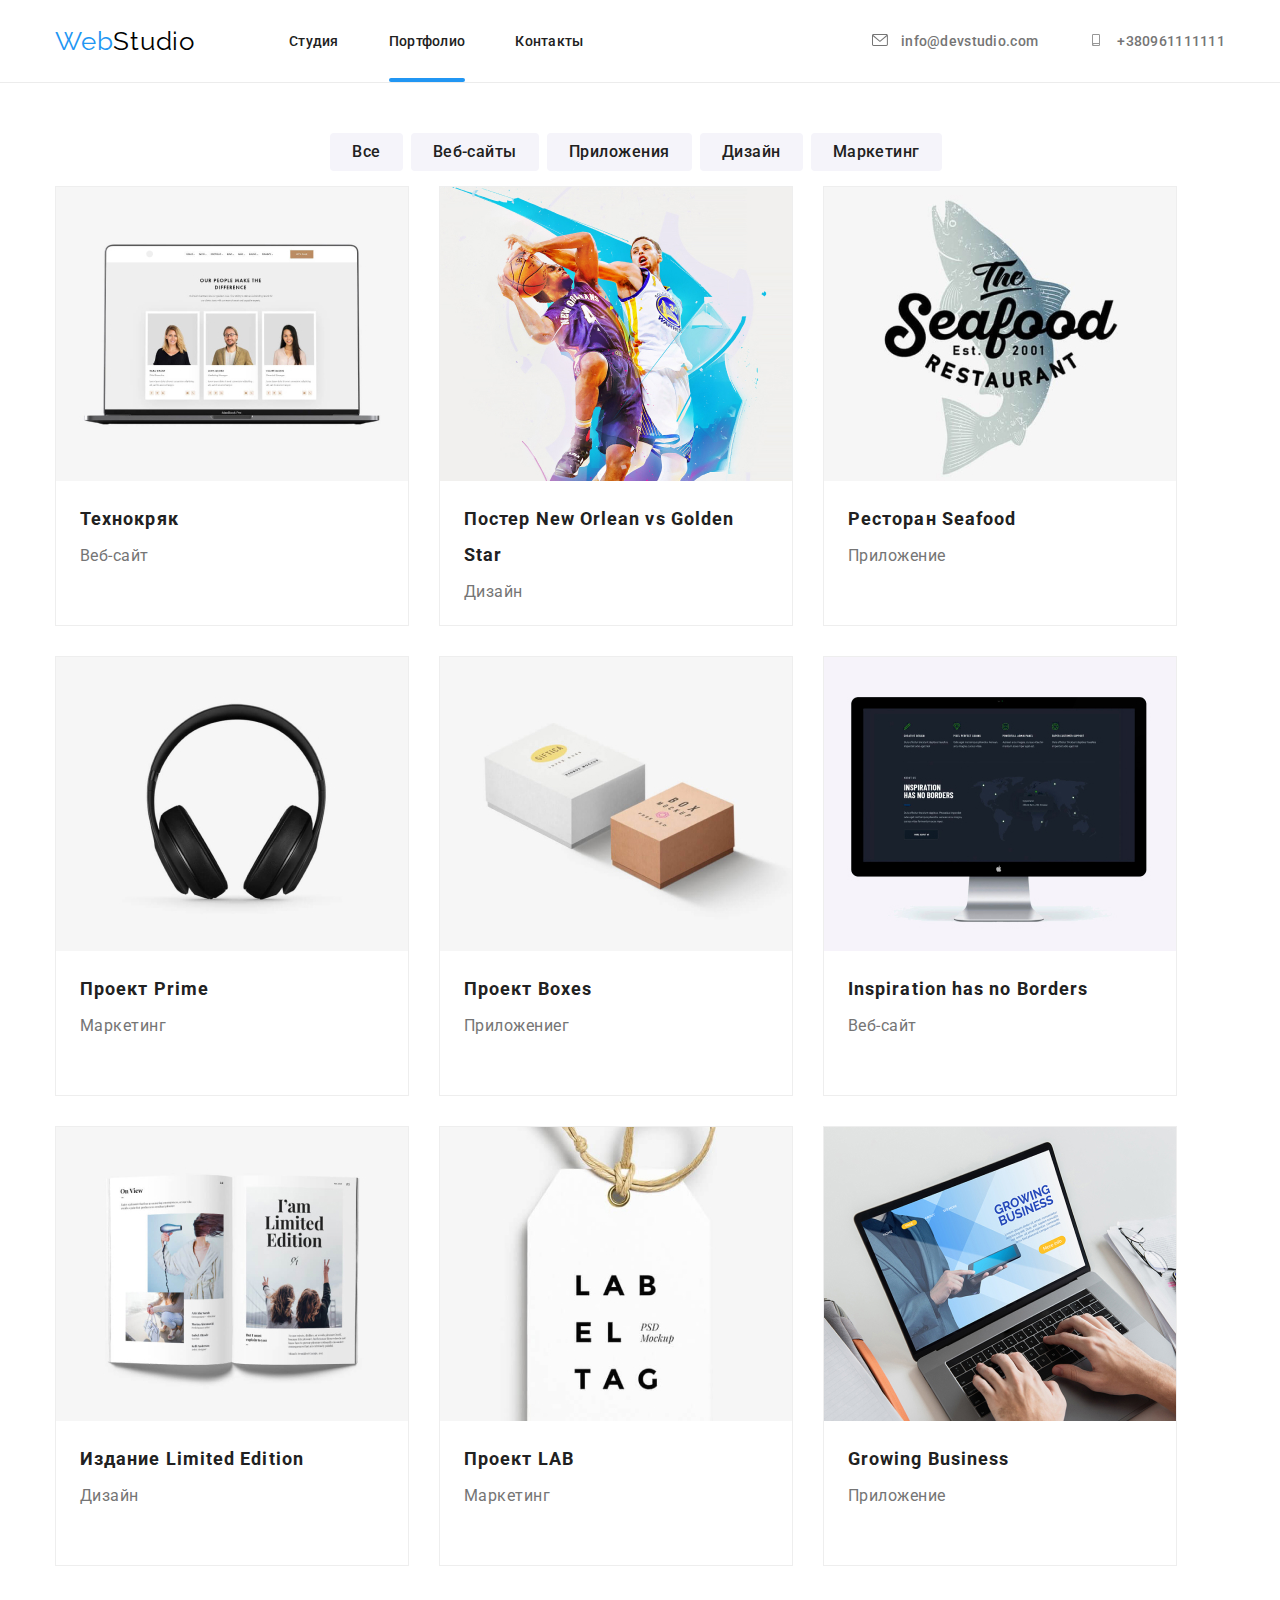
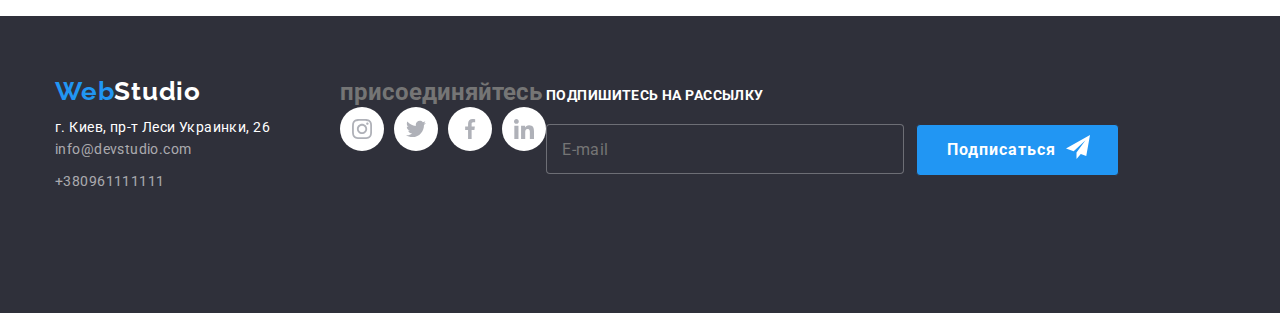
==== commit 0f73d5ab: "finished adapted modal form" ====
--- a/portfolio.html
+++ b/portfolio.html
@@ -17,7 +17,7 @@
 
 <body>
     <!--Header -->
-    <!-- <header class="header-line">
+    <header class="header-line">
         <div class="conteiner header-flex">
             <nav class="nav">
                 <a class="logo" href="./index.html">
@@ -54,14 +54,14 @@
                 </li>
             </ul>
         </div>
-    </header> -->
+    </header>
 
     <!--Main content-->
     <main>
         <!-- Portfolio nav -->
         <section class="section">
             <div class="conteiner ">
-                <!-- <h1 class="portfolio-title">Наши работы</h1>
+                <h1 class="portfolio-title">Наши работы</h1>
                 <ul class=" list portfolio-nav">
                     <li class="portfolio-nav__item"><button class="portfolio-nav__btn" type="button">Все</button></li>
                     <li class="portfolio-nav__item"><button class="portfolio-nav__btn" type="button">Веб-сайты</button>
@@ -72,7 +72,7 @@
                     </li>
                     <li class="portfolio-nav__item"><button class="portfolio-nav__btn" type="button">Маркетинг</button>
                     </li>
-                </ul> -->
+                </ul>
                 <!-- Work exemples -->
                 <ul class="list work-examples">
                     <li class="work-examples-item">
@@ -217,7 +217,7 @@
     </main>
 
     <!-- Footer -->
-    <!-- <footer class="footer ">
+    <footer class="footer ">
         <div class="conteiner footer-flex-wraper">
             <div class="footer-logo-wraper">
                 <a class="footer-logo" href="./index.html">
@@ -235,9 +235,9 @@
                     </ul>
                 </address>
             </div>
-            <div> -->
-    <!-- Footer social section -->
-    <!-- <section class="social-section">
+            <div>
+                <!-- Footer social section -->
+                <section class="social-section">
                     <h2 class="social-section__title">присоединяйтесь</h2>
                     <ul class="list social-list">
                         <li class="social-list__item">
@@ -272,9 +272,9 @@
                         </li>
                     </ul>
                 </section>
-            </div> -->
-    <!-- Mailing section -->
-    <!-- <section class="mailing">
+            </div>
+            <!-- Mailing section -->
+            <section class="mailing">
                 <h2 class="mailing__title">Подпишитесь на рассылку</h2>
                 <div class="mailing__wraper">
                     <input class="mailing__input" type="text" name="usere-name" placeholder="E-mail">
@@ -288,7 +288,7 @@
                 </div>
             </section>
         </div>
-    </footer> -->
+    </footer>
 </body>
 
 </html>--- a/css/main.min.css
+++ b/css/main.min.css
@@ -1,2 +1,2 @@
-:root{--main-text-color: #757575;--headers-link-color: #212121;--hero-adress-color: #ffffff;--footer-contakt-color: rgba(255, 255, 255, 0.6);--accent-color: #2196f3;--bgc-team-btn: #f5f4fa;--secondary-bgc: #e5e5e5;--employee-card-color: #ffffff;--icon-color: #afb1b8;--footer-bgc: #2f303a;--main-font-family: Roboto, sans-serif;--logo-font-family: Raleway, sans-serif}.list{list-style:none}a{text-decoration:none}h1,h2,h3,h4,h5,h6,p,ul{margin:0;padding:0}img{display:block;height:auto}.accent{color:var(--accent-color)}.visually-hidden{clip:rect(0 0 0 0);clip-path:inset(50%);height:1px;overflow:hidden;position:absolute;white-space:nowrap;width:1px}.conteiner{max-width:100%;margin:0 auto;padding-left:15px;padding-right:15px}@media screen and (min-width: 480px){.conteiner{width:480px}}@media screen and (min-width: 768px){.conteiner{width:768px}}@media screen and (min-width: 1200px){.conteiner{width:1200px}}.current::after{position:absolute;bottom:0;left:0;display:inline-block;content:" ";width:100%;height:4px;background:var(--accent-color);border-radius:2px}.section{padding-top:50px;padding-bottom:50px}@media screena and (min-width: 480px){.section{padding-top:60px;padding-bottom:60px}}@media screena and (min-width: 768px){.section{padding-top:60px;padding-bottom:60px}}@media screena and (min-width: 1200px){.section{padding-top:94px;padding-bottom:94px}}.social-list{display:flex;justify-content:center}.social-list__item{width:44px;height:44px;border-radius:50%;margin-right:10px;background:var(--employee-card-color)}.social-list__item:last-child{margin-right:0}.social-list__link{width:100%;height:100%;display:flex;align-items:center;justify-content:center}.social-list__link:hover,.social-list__link:focus{background-color:var(--accent-color);border-radius:50%;transition-duration:250ms;transition-timing-function:cubic-bezier(0.4, 0, 0.2, 1)}.social-list__link:hover .social-list__icon,.social-list__link:focus .social-list__icon{background-color:var(--accent-color);fill:var(--employee-card-color);transition-duration:250ms;transition-timing-function:cubic-bezier(0.4, 0, 0.2, 1)}.social-list__icon{fill:var(--icon-color)}.is-hidden{visibility:hidden;opacity:0;pointer-events:none}.backdrop{display:flex;justify-content:center;width:100vw;height:100vw;position:fixed;top:0;background:rgba(0,0,0,0.2)}.modal-form{position:absolute;top:221px;width:528px;height:581px;background:var(--hero-adress-color);box-shadow:0px 1px 3px rgba(0,0,0,0.12),0px 1px 1px rgba(0,0,0,0.14),0px 2px 1px rgba(0,0,0,0.2);border-radius:4px}.modal-close-btn{display:flex;align-items:center;position:absolute;right:8px;top:8px;border-radius:50%;background:#ffffff;border:1px solid rgba(0,0,0,0.1);width:30px;height:30px;cursor:pointer}.modal-close-btn:hover,.modal-close-btn:focus{fill:var(--accent-color)}.call-form{padding-left:40px;padding-right:40px}.call-form_title{font-weight:700;font-size:20px;line-height:1.15;text-align:center;letter-spacing:0.03em;margin-top:40px;margin-bottom:12px;color:var(--headers-link-color)}.call-form__wraper{margin-bottom:10px}.call-form__label{font-size:12px;line-height:1.16;letter-spacing:0.01em;margin-bottom:4px;color:var(--main-text-color)}.call-form__input{display:block;width:100%;height:40px;padding:12px 42px;border:1px solid rgba(33,33,33,0.2);border-radius:4px}.call-form__input:hover,.call-form__input:focus{border:none;outline:1px solid var(--accent-color);transition-duration:250ms;transition-timing-function:cubic-bezier(0.4, 0, 0.2, 1)}.call-form__input:hover+.call-form__icon,.call-form__input:focus+.call-form__icon{fill:var(--accent-color)}.call-form__wraper{display:block;position:relative}.call-form__icon{position:absolute;top:50%;transform:translateY(-50%);left:12px}.call-form__textarea{display:block;width:100%;height:120px;resize:none;font-size:14px;line-height:1.14;letter-spacing:0.01em;color:rgba(117,117,117,0.5);padding:12px 16px;margin-bottom:20px;border:1px solid rgba(33,33,33,0.2);box-sizing:border-box;border-radius:4px}.call-form__textarea:hover,.call-form__textarea:focus{outline:1px solid var(--accent-color);transition-duration:250ms;transition-timing-function:cubic-bezier(0.4, 0, 0.2, 1)}.checkbox__wraper{position:relative;margin-bottom:30px}.checkbox-icon-wreper{position:absolute}.checkbox__label{display:flex;align-items:center;font-size:14px;line-height:1.7px;letter-spacing:0.03em;color:var(--main-text-color)}.checkbox__label:hover,.checkbox__label:focus{cursor:pointer;transition-duration:250ms;transition-timing-function:cubic-bezier(0.4, 0, 0.2, 1)}.checkbox__label .checkbox{display:flex;justify-content:center;align-items:center;width:16px;height:15px;margin-right:7px;border:1px solid #000000;border-radius:2px}.checkbox__icon{fill:#ffffff}.checkbox__input:checked+.checkbox__label .checkbox{border:none;background-color:var(--accent-color)}.checkbox-link{font-size:14px;line-height:1.7;letter-spacing:0.03em;text-decoration-line:underline;margin-left:2px;color:var(--accent-color)}.checkbox_btn{display:block;margin:0 auto;padding:10px 55px;font-weight:700;font-size:16px;line-height:1.9;letter-spacing:0.06em;background:var(--accent-color);box-shadow:0px 4px 4px rgba(0,0,0,0.15);border:none;border-radius:4px;color:#ffffff}.checkbox_btn:hover,.checkbox_btn:focus{cursor:pointer;box-shadow:0px 3px 1px rgba(0,0,0,0.1),0px 1px 2px rgba(0,0,0,0.08),0px 2px 2px rgba(0,0,0,0.12);transition-duration:250ms;transition-timing-function:cubic-bezier(0.4, 0, 0.2, 1)}.header-line{border-bottom:1px solid #ececec}.address{font-style:normal;font-size:14px;line-height:1.7;letter-spacing:0.03em;display:flex;flex-direction:column;align-items:center;margin-bottom:40px}@media screen and (min-width: 480px){.address{margin-bottom:60px}}@media screen and (min-width: 1200px){.address{display:block}}.address__text{font-size:12px;line-height:1.5px;text-align:center;letter-spacing:0.03em;margin-bottom:8px;color:var(--hero-adress-color)}@media screen and (min-width: 480px){.address__text{font-size:14px;line-height:1.7px}}@media screen and (min-width: 1200px){.address__text{margin-bottom:9px}}.address__link{font-size:12px;line-height:1.5;text-align:center;letter-spacing:0.03em;color:rgba(255,255,255,0.6)}@media screen and (min-width: 480px){.address__link{font-size:14px;line-height:1.7}}.address__item{margin-bottom:8px}.address__item:last-child{margin-bottom:0}.address__link{color:var(--footer-contakt-color)}.mailing{display:flex;flex-direction:column;align-items:center}@media screen and (min-width: 1200px){.mailing{display:block}}.mailing__title{font-weight:700;font-size:12px;line-height:1;letter-spacing:0.03em;text-transform:uppercase;margin-bottom:18px;color:#ffffff}@media screen and (min-width: 480px){.mailing__title{font-weight:700;font-size:14px;line-height:1.14;letter-spacing:0.03em;text-transform:uppercase;margin-bottom:20px}}.mailing__wraper{display:flex;flex-direction:column;align-items:center}@media screen and (min-width: 1200px){.mailing__wraper{flex-direction:row;align-items:baseline}}.mailing__input{font-size:16px;line-height:1.25;letter-spacing:0.03em;color:rgba(255,255,255,0.6);width:290px;height:40px;padding:15px;margin-bottom:15px;background-color:var(--footer-bgc);border:1px solid rgba(255,255,255,0.3);border-radius:4px}@media screen and (min-width: 480px){.mailing__input{width:450px;height:50px;margin-bottom:20px}}@media screen and (min-width: 1200px){.mailing__input{width:358px;margin-right:12px;margin-bottom:0}}.mailing__btn{position:relative;font-weight:700;font-size:16px;line-height:1.9;text-align:center;letter-spacing:0.06em;cursor:pointer;padding:10px 62px 10px 30px;color:#ffffff;background:var(--accent-color);border-radius:4px;border:1px solid var(--footer-bgc)}.mailing__btn:hover,.mailing__btn:focus{transition-duration:250ms;transition-timing-function:cubic-bezier(0.4, 0, 0.2, 1)}.mailing__icon{position:absolute;right:28px}body{font-family:var(--main-font-family);color:var(--main-text-color)}.header-flex{display:flex}.logo{font-family:var(--logo-font-family);font-style:700;font-size:26px;line-height:1.2;letter-spacing:0.03em;margin-right:94px;padding-top:25px;padding-bottom:25px;color:#000000}.nav{display:flex;align-items:center}.nav__list{display:flex;align-items:center}.nav__item{position:relative;padding-top:32px;padding-bottom:32px;margin-right:50px}.nav__item:last-child{margin-right:0}.nav__link{font-weight:500;font-size:14px;line-height:1.1;letter-spacing:0.02em;color:var(--headers-link-color)}.nav__link:hover,.nav__link:focus{color:var(--accent-color);transition-duration:250ms;transition-timing-function:cubic-bezier(0.4, 0, 0.2, 1)}.contact-list{display:flex;align-items:center;margin-left:auto}.contaсt-list__link{font-weight:500;font-size:14px;line-height:1.1px;letter-spacing:0.02em;color:var(--main-text-color)}.contaсt-list__link:hover,.contaсt-list__link:focus{color:var(--accent-color);fill:var(--accent-color);transition-duration:250ms;transition-timing-function:cubic-bezier(0.4, 0, 0.2, 1)}.contaсt-list__link:hover .contaсt-list__icon,.contaсt-list__link:focus .contaсt-list__icon{fill:var(--accent-color);transition-duration:250ms;transition-timing-function:cubic-bezier(0.4, 0, 0.2, 1)}.contaсt-list__item{padding-top:32px;padding-bottom:32px;margin-right:50px}.contaсt-list__item:last-child{margin-right:0}.contaсt-list__icon{width:16px;height:12px;margin-right:10px;fill:var(--main-text-color)}.hero-section{max-width:1600px;margin-left:auto;margin-right:auto;padding-top:200px;padding-bottom:200px;text-align:center;background-image:linear-gradient(to right, rgba(47,48,58,0.4), rgba(47,48,58,0.4)),url(../images/Hero/herobgcimg.jpg);background-size:cover;background-repeat:no-repeat;background-position:center}.hero-section__heading{font-weight:900;font-size:44px;line-height:1.4;letter-spacing:0.06em;text-transform:uppercase;max-width:700px;margin-bottom:30px;margin-left:auto;margin-right:auto;color:var(--hero-adress-color)}.hero-section__button{font-weight:700;font-size:16px;line-height:1.9;letter-spacing:0.06em;text-align:center;padding:10px 32px;box-shadow:0px 4px 4px rgba(0,0,0,0.15);border-radius:4px;border:none;color:var(--hero-adress-color);background-color:var(--accent-color);cursor:pointer}.benefits-section{padding-top:60px;padding-bottom:60px;color:var(--secondary-bgc)}@media screen and (min-width: 1200px){.benefits-section{padding-top:94px;padding-bottom:47px}}.benefits-list__header{font-weight:700;font-size:12px;line-height:0.8;letter-spacing:0.03em;text-align:center;margin-bottom:10px;text-transform:uppercase;color:var(--headers-link-color)}@media screen and (min-width: 480px){.benefits-list__header{font-size:14px;line-height:1.14}}@media screen and (min-width: 768px){.benefits-list__header{text-align:start}}@media screen and (min-width: 768px){.benefits-list{display:flex;flex-wrap:wrap}}@media screen and (min-width: 1200px){.benefits-list{display:flex;justify-content:center}}.benefits-list__item{margin-bottom:30px}.benefits-list__item:last-child{margin-bottom:0}@media screen and (min-width: 768px){.benefits-list__item{width:350px;margin-right:30px}.benefits-list__item:nth-child(even){margin-right:0}.benefits-list__item:nth-last-child(-n+2){margin-bottom:0}}@media screen and (min-width: 768px) and (min-width: 1200px){.benefits-list__item{width:270px;margin-bottom:0}.benefits-list__item:nth-child(even){margin-right:30px}.benefits-list__item:last-child{margin-right:0}}.benefits-list__item .benefits-list__wraper{width:297px;height:120px;display:flex;align-items:center;justify-content:center;border-radius:4px;margin-bottom:30px;background:#f5f4fa}@media screen and (min-width: 480px){.benefits-list__item .benefits-list__wraper{width:450px}}@media screen and (min-width: 768px){.benefits-list__item .benefits-list__wraper{width:350px}}@media screen and (min-width: 1200px){.benefits-list__item .benefits-list__wraper{width:100%}}.benefits-list__item .benefits-list__text{font-size:12px;line-height:1.4;letter-spacing:0.03em;color:var(--main-text-color)}@media screen and (min-width: 480px){.benefits-list__item .benefits-list__text{font-size:14px;line-height:1.7}}.our-direction{padding-top:47px;padding-bottom:94px;color:var(--secondary-bgc)}.direction-list{display:flex}.direction-list__item{margin-right:30px}.direction-list__item:last-child{margin-right:0}.direction-list__wraper{position:relative}.direction-list__text{position:absolute;display:flex;align-items:center;justify-content:center;font-family:var(--main-font-family);font-weight:700;font-size:14px;line-height:1.14;letter-spacing:0.03em;text-transform:uppercase;width:100%;min-height:70px;bottom:0;color:var(--hero-adress-color);background:rgba(47,48,58,0.8)}.our-direction__titlle{font-weight:700;font-size:36px;line-height:1.2;letter-spacing:0.03em;margin-bottom:50px;text-align:center;color:var(--headers-link-color)}.team{background-color:var(--bgc-team-btn)}.team__title{font-size:24px;line-height:1;margin-bottom:25px;letter-spacing:0.03em;text-align:center;color:var(--headers-link-color)}@media screen and (min-width: 480px){.team__title{font-size:28px;line-height:1.17;letter-spacing:0.03em;margin-bottom:30px}}@media screen and (min-width: 768px){.team-list{display:flex;flex-wrap:wrap}}@media screen and (min-width: 1200px){.team-list{display:flex;flex-wrap:nowrap}}.team-list__item{text-align:center;background:var(--employee-card-color);box-shadow:0px 1px 3px rgba(0,0,0,0.12),0px 1px 1px rgba(0,0,0,0.14),0px 2px 1px rgba(0,0,0,0.2);border-radius:0px 0px 4px 4px;margin-bottom:30px}.team-list__item:last-child{margin-right:0}.team-list__item:last-child{margin-bottom:0}@media screen and (min-width: 768px){.team-list__item{width:354px;height:536px;margin-right:30px;margin-bottom:30px}.team-list__item:nth-child(even){margin-right:0}.team-list__item:nth-last-child(-n+2){margin-bottom:0}}@media screen and (min-width: 1200px){.team-list__item{flex-basis:calc(100% / 4 - 30px);height:100%;margin-bottom:0}.team-list__item:nth-child(even){margin-right:30px}.team-list__item:nth-last-child(-n+2){margin-bottom:unset}.team-list__item:last-child{margin-right:0}}.team-list__img{display:inline-block}.team-card__members{font-size:14px;line-height:1;letter-spacing:0.03em;margin-bottom:10px;color:var(--headers-link-color)}@media screen and (min-width: 480px){.team-card__members{font-size:16px;line-height:1.2;font-weight:500}}.team-card__text{font-size:14px;line-height:1;letter-spacing:0.03em;margin-bottom:16px;color:var(--main-text-color)}@media screen and (min-width: 480px){.team-card__text{font-size:16px;line-height:1.2}}.team-card{padding-top:30px;padding-bottom:24px}@media screen and (min-width: 1200px){.team-card{padding-bottom:30px}}.clients__title{font-size:20px;line-height:1;text-align:center;letter-spacing:0.03em;margin-bottom:25px;color:var(--headers-link-color)}@media screen and (min-width: 480px){.clients__title{font-weight:700;font-size:28px;line-height:1.17;text-align:center;letter-spacing:0.03em;margin-bottom:30px}}@media screen and (min-width: 1200px){.clients__title{font-size:36px;line-height:1.7;margin-bottom:50px}}.clients-list{display:flex;flex-wrap:wrap;justify-content:center}.clients-list__item{height:92px;width:135px;margin-right:10px;margin-bottom:20px;border:1px solid var(--icon-color);border-radius:4px}.clients-list__item:nth-child(even){margin-right:0}.clients-list__item:hover,.clients-list__item:focus{border:1px solid var(--accent-color);transition-duration:250ms;transition-timing-function:cubic-bezier(0.4, 0, 0.2, 1)}.clients-list__item:hover .clients-list__icon,.clients-list__item:focus .clients-list__icon{fill:var(--accent-color);transition-duration:250ms;transition-timing-function:cubic-bezier(0.4, 0, 0.2, 1)}@media screen and (min-width: 480px){.clients-list__item{width:210px;margin-right:30px;margin-bottom:30px}.clients-list__item:nth-child(even){margin-right:0}.clients-list__item:nth-last-child(-n+2){margin-bottom:0}}@media screen and (min-width: 768px){.clients-list__item{width:226px}.clients-list__item:nth-child(even){margin-right:30px}.clients-list__item:nth-last-child(-n+2){margin-bottom:unset}.clients-list__item:nth-child(3n+3){margin-right:0}.clients-list__item:nth-last-child(-n+3){margin-bottom:0}}@media screen and (min-width: 1200px){.clients-list__item{width:170px;margin-bottom:0}.clients-list__item:nth-child(3n+3){margin-right:30px}.clients-list__item:last-child{margin-right:0}.clients-list__item:nth-last-child(-n+3){margin-bottom:0}}.clients-list__link{width:100%;height:100%;display:flex;align-items:center;justify-content:center;fill:var(--icon-color)}.footer{padding-top:60px;padding-bottom:60px;background-color:var(--footer-bgc)}@media screen and (min-width: 1200px){.footer-flex-wraper{display:flex;align-items:baseline}}@media screen and (min-width: 768px){.tablet-flex-wraper{display:flex;justify-content:space-around}}@media screen and (min-width: 1200px){.tablet-flex-wraper{justify-content:unset;align-items:baseline}}.footer-logo-wraper{display:flex;flex-direction:column;align-items:center}@media screen and (min-width: 1200px){.footer-logo-wraper{display:block;margin-right:70px}}.footer-logo{display:inline-block;font-family:var(--logo-font-family);font-weight:700;font-size:22px;line-height:1;text-align:center;letter-spacing:0.03em;margin-bottom:15px;color:#ffffff}@media screen and (min-width: 480px){.footer-logo{font-size:24px;line-height:1.16;margin-bottom:20px}}@media screen and (min-width: 1200px){.footer-logo{font-size:26px;line-height:1.2;margin-bottom:20px}}.footer-social{display:flex;flex-direction:column;align-items:center}@media screen and (min-width: 1200px){.footer-social{margin-right:93px}}.footer-social__title{font-weight:700;font-size:12px;line-height:1;letter-spacing:0.03em;text-transform:uppercase;margin-bottom:18px;color:#ffffff}@media screen and (min-width: 480px){.footer-social__title{font-size:14px;line-height:1.15;margin-bottom:20px}}.footer-social__list{display:flex;margin-bottom:45px}@media screen and (min-width: 480px){.footer-social__list{margin-bottom:60px}}.footer-social__item{width:44px;height:44px;border-radius:50%;margin-right:10px;background:rgba(255,255,255,0.1)}.footer-social__item:last-child{margin-right:0}.footer-social__link{width:100%;height:100%;display:flex;align-items:center;justify-content:center}.footer-social__link:hover,.footer-social__link :focus{border-radius:50%;background:var(--accent-color);transition-duration:250ms;transition-timing-function:cubic-bezier(0.4, 0, 0.2, 1)}.footer-social__icon{fill:var(--hero-adress-color)}.portfolio-title{display:none}.portfolio-nav{display:flex;flex-wrap:wrap}@media screen and (min-width: 768px){.portfolio-nav{flex-wrap:nowrap;justify-content:center}}.portfolio-nav__item{margin-right:8px;margin-bottom:15px}.portfolio-nav__item:nth-child(even){margin-right:0}.portfolio-nav__item:last-child{margin-bottom:0}@media screen and (min-width: 480px){.portfolio-nav__item:nth-child(even){margin-right:8px}.portfolio-nav__item:last-child{margin-bottom:unset}.portfolio-nav__item:nth-child(3n+3){margin-right:0}.portfolio-nav__item:nth-last-child(-n+2){margin-bottom:0}}@media screen and (min-width: 768px){.portfolio-nav__item:nth-child(even){margin-right:8px}.portfolio-nav__item:nth-child(3n+3){margin-right:8px}.portfolio-nav__item:nth-last-child(-n+2){margin-bottom:unset}}.portfolio-nav__btn{font-weight:500;font-size:16px;line-height:1.6;letter-spacing:0.03em;padding:6px 22px;text-align:center;cursor:pointer;border-radius:4px;border:none;color:var(--headers-link-color);background-color:var(--bgc-team-btn)}.portfolio-nav__btn:hover,.portfolio-nav__btn:focus{color:var(--hero-adress-color);background-color:var(--accent-color);box-shadow:0px 3px 1px rgba(0,0,0,0.1),0px 1px 2px rgba(0,0,0,0.08),0px 2px 2px rgba(0,0,0,0.12);transition-duration:250ms;transition-timing-function:cubic-bezier(0.4, 0, 0.2, 1)}.work-examples{display:flex;flex-wrap:wrap;justify-content:center}@media screen and (min-width: 768px){.work-examples{justify-content:normal}}.work-examples-item{width:290px;margin-bottom:20px;background:var(--employee-card-color);border:1px solid #eeeeee}.work-examples-item:last-child{margin-bottom:0}@media screen and (min-width: 480px){.work-examples-item{width:450px;height:404px;margin-bottom:30px}}@media screen and (min-width: 768px){.work-examples-item{width:354px;height:440px;margin-bottom:30px;margin-right:30px}.work-examples-item:nth-child(even){margin-right:0}.work-examples-item:last-child{margin-bottom:0}}@media screen and (min-width: 1200px){.work-examples-item{flex-basis:calc(100% / 3 - 60px)}.work-examples-item:nth-child(even){margin-right:30px}.work-examples-item:last-child{margin-bottom:unset}.work-examples-item:nth-last-child(-n+3){margin-bottom:0}}.work-examples-item:hover,.work-examples-item:focus{box-shadow:0px 3px 1px rgba(0,0,0,0.1),0px 1px 2px rgba(0,0,0,0.08),0px 2px 2px rgba(0,0,0,0.12);transition-duration:250ms;transition-timing-function:cubic-bezier(0.4, 0, 0.2, 1)}.work-examples-item:hover .work-text-overlay{transform:translateY(0);transition:transform 300ms linear}.card-description-conteiner{position:relative;overflow:hidden;display:flex;justify-content:center}.work-text-overlay{position:absolute;top:0;left:0;font-size:18px;line-height:1.56;letter-spacing:0.03em;color:var(--hero-adress-color);background:rgba(33,150,243,0.9);height:100%;padding:63px 24px;transform:translateY(100%);transition:transform 300ms linear}.work-examples-description{padding:20px 24px}.work-examples-title{font-weight:700;font-size:18px;line-height:2;letter-spacing:0.06em;margin-bottom:4px;color:var(--headers-link-color)}.work-examples-text{font-size:16px;line-height:1.9;letter-spacing:0.03em;color:var(--main-text-color)}
+:root{--main-text-color: #757575;--headers-link-color: #212121;--hero-adress-color: #ffffff;--footer-contakt-color: rgba(255, 255, 255, 0.6);--accent-color: #2196f3;--bgc-team-btn: #f5f4fa;--secondary-bgc: #e5e5e5;--employee-card-color: #ffffff;--icon-color: #afb1b8;--footer-bgc: #2f303a;--main-font-family: Roboto, sans-serif;--logo-font-family: Raleway, sans-serif}.list{list-style:none}a{text-decoration:none}h1,h2,h3,h4,h5,h6,p,ul{margin:0;padding:0}img{display:block;height:auto}.accent{color:var(--accent-color)}.visually-hidden{clip:rect(0 0 0 0);clip-path:inset(50%);height:1px;overflow:hidden;position:absolute;white-space:nowrap;width:1px}.conteiner{max-width:100%;margin:0 auto;padding-left:15px;padding-right:15px}@media screen and (min-width: 480px){.conteiner{width:480px}}@media screen and (min-width: 768px){.conteiner{width:768px}}@media screen and (min-width: 1200px){.conteiner{width:1200px}}.current::after{position:absolute;bottom:0;left:0;display:inline-block;content:" ";width:100%;height:4px;background:var(--accent-color);border-radius:2px}.section{padding-top:50px;padding-bottom:50px}@media screena and (min-width: 480px){.section{padding-top:60px;padding-bottom:60px}}@media screena and (min-width: 768px){.section{padding-top:60px;padding-bottom:60px}}@media screena and (min-width: 1200px){.section{padding-top:94px;padding-bottom:94px}}.social-list{display:flex;justify-content:center}.social-list__item{width:44px;height:44px;border-radius:50%;margin-right:10px;background:var(--employee-card-color)}.social-list__item:last-child{margin-right:0}.social-list__link{width:100%;height:100%;display:flex;align-items:center;justify-content:center}.social-list__link:hover,.social-list__link:focus{background-color:var(--accent-color);border-radius:50%;transition-duration:250ms;transition-timing-function:cubic-bezier(0.4, 0, 0.2, 1)}.social-list__link:hover .social-list__icon,.social-list__link:focus .social-list__icon{background-color:var(--accent-color);fill:var(--employee-card-color);transition-duration:250ms;transition-timing-function:cubic-bezier(0.4, 0, 0.2, 1)}.social-list__icon{fill:var(--icon-color)}.is-hidden{visibility:hidden;opacity:0;pointer-events:none}.backdrop{display:flex;justify-content:center;width:100vw;height:100vw;position:fixed;top:0;background:rgba(0,0,0,0.2)}.modal-form{position:absolute;width:290px;top:80px;padding:34px;background:var(--hero-adress-color);box-shadow:0px 1px 3px rgba(0,0,0,0.12),0px 1px 1px rgba(0,0,0,0.14),0px 2px 1px rgba(0,0,0,0.2);border-radius:4px}@media screen and (min-width: 480px){.modal-form{top:93px;width:450px;padding:40px}}@media screen and (min-width: 480px){.modal-form{top:208px}}@media screen and (min-width: 1200px){.modal-form{top:221px;width:528px}}.modal-close-btn{display:flex;align-items:center;position:absolute;right:8px;top:8px;border-radius:50%;background:#ffffff;border:1px solid rgba(0,0,0,0.1);width:30px;height:30px;cursor:pointer}.modal-close-btn:hover,.modal-close-btn:focus{fill:var(--accent-color)}.call-form_title{font-size:14px;font-weight:700;text-align:center;letter-spacing:0.03em;margin-bottom:20px;color:var(--headers-link-color)}@media screen and (min-width: 480px){.call-form_title{font-size:20px;line-height:1.15;margin-bottom:30px}}.call-form__label{font-size:12px;line-height:1.16;letter-spacing:0.01em;margin-bottom:4px;color:var(--main-text-color)}.call-form__input{display:block;margin-bottom:28px;width:100%;height:40px;padding:12px 42px;border:1px solid rgba(33,33,33,0.2);border-radius:4px}.call-form__input:hover,.call-form__input:focus{border:none;outline:1px solid var(--accent-color);transition-duration:250ms;transition-timing-function:cubic-bezier(0.4, 0, 0.2, 1)}.call-form__input:hover+.call-form__icon,.call-form__input:focus+.call-form__icon{fill:var(--accent-color)}.call-form__wraper{display:block;position:relative}.call-form__icon{position:absolute;top:50%;transform:translateY(-50%);left:12px}.call-form__textarea{display:block;width:100%;height:120px;resize:none;margin-bottom:20px;font-size:14px;line-height:1.14;letter-spacing:0.01em;color:rgba(117,117,117,0.5);padding:12px 16px;margin-bottom:20px;border:1px solid rgba(33,33,33,0.2);box-sizing:border-box;border-radius:4px}.call-form__textarea:hover,.call-form__textarea:focus{outline:1px solid var(--accent-color);transition-duration:250ms;transition-timing-function:cubic-bezier(0.4, 0, 0.2, 1)}.checkbox__wraper{position:relative;margin-bottom:30px}.checkbox-icon-wreper{position:absolute}.checkbox__label{display:flex;align-items:center;font-size:11px;line-height:1.16;letter-spacing:0.03em;color:var(--main-text-color)}.checkbox__label:hover,.checkbox__label:focus{cursor:pointer;transition-duration:250ms;transition-timing-function:cubic-bezier(0.4, 0, 0.2, 1)}@media screen and (min-width: 480px){.checkbox__label{font-size:12px;line-height:1.16}}@media screen and (min-width: 1200px){.checkbox__label{font-size:14px;line-height:1.7}}.checkbox__label .checkbox{display:flex;justify-content:center;align-items:center;width:16px;height:15px;margin-right:7px;border:1px solid #000000;border-radius:2px}.checkbox__icon{fill:#ffffff}.checkbox__input:checked+.checkbox__label .checkbox{border:none;background-color:var(--accent-color)}.checkbox-link{font-size:11px;line-height:1.16;letter-spacing:0.03em;text-decoration-line:underline;margin-left:1px;color:var(--accent-color)}@media screen and (min-width: 480px){.checkbox-link{font-size:12px;line-height:1.16;margin-left:2px}}@media screen and (min-width: 1200px){.checkbox-link{font-size:14px;line-height:1.7}}.checkbox_btn{display:block;margin:0 auto;padding:10px 55px;font-weight:700;font-size:16px;line-height:1.9;letter-spacing:0.06em;background:var(--accent-color);box-shadow:0px 4px 4px rgba(0,0,0,0.15);border:none;border-radius:4px;color:#ffffff}.checkbox_btn:hover,.checkbox_btn:focus{cursor:pointer;box-shadow:0px 3px 1px rgba(0,0,0,0.1),0px 1px 2px rgba(0,0,0,0.08),0px 2px 2px rgba(0,0,0,0.12);transition-duration:250ms;transition-timing-function:cubic-bezier(0.4, 0, 0.2, 1)}.header-line{border-bottom:1px solid #ececec}.address{font-style:normal;font-size:14px;line-height:1.7;letter-spacing:0.03em;display:flex;flex-direction:column;align-items:center;margin-bottom:40px}@media screen and (min-width: 480px){.address{margin-bottom:60px}}@media screen and (min-width: 1200px){.address{display:block}}.address__text{font-size:12px;line-height:1.5px;text-align:center;letter-spacing:0.03em;margin-bottom:8px;color:var(--hero-adress-color)}@media screen and (min-width: 480px){.address__text{font-size:14px;line-height:1.7px}}@media screen and (min-width: 1200px){.address__text{margin-bottom:9px}}.address__link{font-size:12px;line-height:1.5;text-align:center;letter-spacing:0.03em;color:rgba(255,255,255,0.6)}@media screen and (min-width: 480px){.address__link{font-size:14px;line-height:1.7}}.address__item{margin-bottom:8px}.address__item:last-child{margin-bottom:0}.address__link{color:var(--footer-contakt-color)}.mailing{display:flex;flex-direction:column;align-items:center}@media screen and (min-width: 1200px){.mailing{display:block}}.mailing__title{font-weight:700;font-size:12px;line-height:1;letter-spacing:0.03em;text-transform:uppercase;margin-bottom:18px;color:#ffffff}@media screen and (min-width: 480px){.mailing__title{font-weight:700;font-size:14px;line-height:1.14;letter-spacing:0.03em;text-transform:uppercase;margin-bottom:20px}}.mailing__wraper{display:flex;flex-direction:column;align-items:center}@media screen and (min-width: 1200px){.mailing__wraper{flex-direction:row;align-items:baseline}}.mailing__input{font-size:16px;line-height:1.25;letter-spacing:0.03em;color:rgba(255,255,255,0.6);width:290px;height:40px;padding:15px;margin-bottom:15px;background-color:var(--footer-bgc);border:1px solid rgba(255,255,255,0.3);border-radius:4px}@media screen and (min-width: 480px){.mailing__input{width:450px;height:50px;margin-bottom:20px}}@media screen and (min-width: 1200px){.mailing__input{width:358px;margin-right:12px;margin-bottom:0}}.mailing__btn{position:relative;font-weight:700;font-size:16px;line-height:1.9;text-align:center;letter-spacing:0.06em;cursor:pointer;padding:10px 62px 10px 30px;color:#ffffff;background:var(--accent-color);border-radius:4px;border:1px solid var(--footer-bgc)}.mailing__btn:hover,.mailing__btn:focus{transition-duration:250ms;transition-timing-function:cubic-bezier(0.4, 0, 0.2, 1)}.mailing__icon{position:absolute;right:28px}body{font-family:var(--main-font-family);color:var(--main-text-color)}.header-flex{display:flex}.logo{font-family:var(--logo-font-family);font-style:700;font-size:26px;line-height:1.2;letter-spacing:0.03em;margin-right:94px;padding-top:25px;padding-bottom:25px;color:#000000}.nav{display:flex;align-items:center}.nav__list{display:flex;align-items:center}.nav__item{position:relative;padding-top:32px;padding-bottom:32px;margin-right:50px}.nav__item:last-child{margin-right:0}.nav__link{font-weight:500;font-size:14px;line-height:1.1;letter-spacing:0.02em;color:var(--headers-link-color)}.nav__link:hover,.nav__link:focus{color:var(--accent-color);transition-duration:250ms;transition-timing-function:cubic-bezier(0.4, 0, 0.2, 1)}.contact-list{display:flex;align-items:center;margin-left:auto}.contaсt-list__link{font-weight:500;font-size:14px;line-height:1.1px;letter-spacing:0.02em;color:var(--main-text-color)}.contaсt-list__link:hover,.contaсt-list__link:focus{color:var(--accent-color);fill:var(--accent-color);transition-duration:250ms;transition-timing-function:cubic-bezier(0.4, 0, 0.2, 1)}.contaсt-list__link:hover .contaсt-list__icon,.contaсt-list__link:focus .contaсt-list__icon{fill:var(--accent-color);transition-duration:250ms;transition-timing-function:cubic-bezier(0.4, 0, 0.2, 1)}.contaсt-list__item{padding-top:32px;padding-bottom:32px;margin-right:50px}.contaсt-list__item:last-child{margin-right:0}.contaсt-list__icon{width:16px;height:12px;margin-right:10px;fill:var(--main-text-color)}.hero-section{max-width:1600px;margin-left:auto;margin-right:auto;padding-top:200px;padding-bottom:200px;text-align:center;background-image:linear-gradient(to right, rgba(47,48,58,0.4), rgba(47,48,58,0.4)),url(../images/Hero/herobgcimg.jpg);background-size:cover;background-repeat:no-repeat;background-position:center}.hero-section__heading{font-weight:900;font-size:44px;line-height:1.4;letter-spacing:0.06em;text-transform:uppercase;max-width:700px;margin-bottom:30px;margin-left:auto;margin-right:auto;color:var(--hero-adress-color)}.hero-section__button{font-weight:700;font-size:16px;line-height:1.9;letter-spacing:0.06em;text-align:center;padding:10px 32px;box-shadow:0px 4px 4px rgba(0,0,0,0.15);border-radius:4px;border:none;color:var(--hero-adress-color);background-color:var(--accent-color);cursor:pointer}.benefits-section{padding-top:60px;padding-bottom:60px;color:var(--secondary-bgc)}@media screen and (min-width: 1200px){.benefits-section{padding-top:94px;padding-bottom:47px}}.benefits-list__header{font-weight:700;font-size:12px;line-height:0.8;letter-spacing:0.03em;text-align:center;margin-bottom:10px;text-transform:uppercase;color:var(--headers-link-color)}@media screen and (min-width: 480px){.benefits-list__header{font-size:14px;line-height:1.14}}@media screen and (min-width: 768px){.benefits-list__header{text-align:start}}@media screen and (min-width: 768px){.benefits-list{display:flex;flex-wrap:wrap}}@media screen and (min-width: 1200px){.benefits-list{display:flex;justify-content:center}}.benefits-list__item{margin-bottom:30px}.benefits-list__item:last-child{margin-bottom:0}@media screen and (min-width: 768px){.benefits-list__item{width:350px;margin-right:30px}.benefits-list__item:nth-child(even){margin-right:0}.benefits-list__item:nth-last-child(-n+2){margin-bottom:0}}@media screen and (min-width: 768px) and (min-width: 1200px){.benefits-list__item{width:270px;margin-bottom:0}.benefits-list__item:nth-child(even){margin-right:30px}.benefits-list__item:last-child{margin-right:0}}.benefits-list__item .benefits-list__wraper{width:297px;height:120px;display:flex;align-items:center;justify-content:center;border-radius:4px;margin-bottom:30px;background:#f5f4fa}@media screen and (min-width: 480px){.benefits-list__item .benefits-list__wraper{width:450px}}@media screen and (min-width: 768px){.benefits-list__item .benefits-list__wraper{width:350px}}@media screen and (min-width: 1200px){.benefits-list__item .benefits-list__wraper{width:100%}}.benefits-list__item .benefits-list__text{font-size:12px;line-height:1.4;letter-spacing:0.03em;color:var(--main-text-color)}@media screen and (min-width: 480px){.benefits-list__item .benefits-list__text{font-size:14px;line-height:1.7}}.our-direction{padding-top:47px;padding-bottom:94px;color:var(--secondary-bgc)}.direction-list{display:flex}.direction-list__item{margin-right:30px}.direction-list__item:last-child{margin-right:0}.direction-list__wraper{position:relative}.direction-list__text{position:absolute;display:flex;align-items:center;justify-content:center;font-family:var(--main-font-family);font-weight:700;font-size:14px;line-height:1.14;letter-spacing:0.03em;text-transform:uppercase;width:100%;min-height:70px;bottom:0;color:var(--hero-adress-color);background:rgba(47,48,58,0.8)}.our-direction__titlle{font-weight:700;font-size:36px;line-height:1.2;letter-spacing:0.03em;margin-bottom:50px;text-align:center;color:var(--headers-link-color)}.team{background-color:var(--bgc-team-btn)}.team__title{font-size:24px;line-height:1;margin-bottom:25px;letter-spacing:0.03em;text-align:center;color:var(--headers-link-color)}@media screen and (min-width: 480px){.team__title{font-size:28px;line-height:1.17;letter-spacing:0.03em;margin-bottom:30px}}@media screen and (min-width: 768px){.team-list{display:flex;flex-wrap:wrap}}@media screen and (min-width: 1200px){.team-list{display:flex;flex-wrap:nowrap}}.team-list__item{text-align:center;background:var(--employee-card-color);box-shadow:0px 1px 3px rgba(0,0,0,0.12),0px 1px 1px rgba(0,0,0,0.14),0px 2px 1px rgba(0,0,0,0.2);border-radius:0px 0px 4px 4px;margin-bottom:30px}.team-list__item:last-child{margin-right:0}.team-list__item:last-child{margin-bottom:0}@media screen and (min-width: 768px){.team-list__item{width:354px;height:536px;margin-right:30px;margin-bottom:30px}.team-list__item:nth-child(even){margin-right:0}.team-list__item:nth-last-child(-n+2){margin-bottom:0}}@media screen and (min-width: 1200px){.team-list__item{flex-basis:calc(100% / 4 - 30px);height:100%;margin-bottom:0}.team-list__item:nth-child(even){margin-right:30px}.team-list__item:nth-last-child(-n+2){margin-bottom:unset}.team-list__item:last-child{margin-right:0}}.team-list__img{display:inline-block}.team-card__members{font-size:14px;line-height:1;letter-spacing:0.03em;margin-bottom:10px;color:var(--headers-link-color)}@media screen and (min-width: 480px){.team-card__members{font-size:16px;line-height:1.2;font-weight:500}}.team-card__text{font-size:14px;line-height:1;letter-spacing:0.03em;margin-bottom:16px;color:var(--main-text-color)}@media screen and (min-width: 480px){.team-card__text{font-size:16px;line-height:1.2}}.team-card{padding-top:30px;padding-bottom:24px}@media screen and (min-width: 1200px){.team-card{padding-bottom:30px}}.clients__title{font-size:20px;line-height:1;text-align:center;letter-spacing:0.03em;margin-bottom:25px;color:var(--headers-link-color)}@media screen and (min-width: 480px){.clients__title{font-weight:700;font-size:28px;line-height:1.17;text-align:center;letter-spacing:0.03em;margin-bottom:30px}}@media screen and (min-width: 1200px){.clients__title{font-size:36px;line-height:1.7;margin-bottom:50px}}.clients-list{display:flex;flex-wrap:wrap;justify-content:center}.clients-list__item{height:92px;width:135px;margin-right:10px;margin-bottom:20px;border:1px solid var(--icon-color);border-radius:4px}.clients-list__item:nth-child(even){margin-right:0}.clients-list__item:hover,.clients-list__item:focus{border:1px solid var(--accent-color);transition-duration:250ms;transition-timing-function:cubic-bezier(0.4, 0, 0.2, 1)}.clients-list__item:hover .clients-list__icon,.clients-list__item:focus .clients-list__icon{fill:var(--accent-color);transition-duration:250ms;transition-timing-function:cubic-bezier(0.4, 0, 0.2, 1)}@media screen and (min-width: 480px){.clients-list__item{width:210px;margin-right:30px;margin-bottom:30px}.clients-list__item:nth-child(even){margin-right:0}.clients-list__item:nth-last-child(-n+2){margin-bottom:0}}@media screen and (min-width: 768px){.clients-list__item{width:226px}.clients-list__item:nth-child(even){margin-right:30px}.clients-list__item:nth-last-child(-n+2){margin-bottom:unset}.clients-list__item:nth-child(3n+3){margin-right:0}.clients-list__item:nth-last-child(-n+3){margin-bottom:0}}@media screen and (min-width: 1200px){.clients-list__item{width:170px;margin-bottom:0}.clients-list__item:nth-child(3n+3){margin-right:30px}.clients-list__item:last-child{margin-right:0}.clients-list__item:nth-last-child(-n+3){margin-bottom:0}}.clients-list__link{width:100%;height:100%;display:flex;align-items:center;justify-content:center;fill:var(--icon-color)}.footer{padding-top:60px;padding-bottom:60px;background-color:var(--footer-bgc)}@media screen and (min-width: 1200px){.footer-flex-wraper{display:flex;align-items:baseline}}@media screen and (min-width: 768px){.tablet-flex-wraper{display:flex;justify-content:space-around}}@media screen and (min-width: 1200px){.tablet-flex-wraper{justify-content:unset;align-items:baseline}}.footer-logo-wraper{display:flex;flex-direction:column;align-items:center}@media screen and (min-width: 1200px){.footer-logo-wraper{display:block;margin-right:70px}}.footer-logo{display:inline-block;font-family:var(--logo-font-family);font-weight:700;font-size:22px;line-height:1;text-align:center;letter-spacing:0.03em;margin-bottom:15px;color:#ffffff}@media screen and (min-width: 480px){.footer-logo{font-size:24px;line-height:1.16;margin-bottom:20px}}@media screen and (min-width: 1200px){.footer-logo{font-size:26px;line-height:1.2;margin-bottom:20px}}.footer-social{display:flex;flex-direction:column;align-items:center}@media screen and (min-width: 1200px){.footer-social{margin-right:93px}}.footer-social__title{font-weight:700;font-size:12px;line-height:1;letter-spacing:0.03em;text-transform:uppercase;margin-bottom:18px;color:#ffffff}@media screen and (min-width: 480px){.footer-social__title{font-size:14px;line-height:1.15;margin-bottom:20px}}.footer-social__list{display:flex;margin-bottom:45px}@media screen and (min-width: 480px){.footer-social__list{margin-bottom:60px}}.footer-social__item{width:44px;height:44px;border-radius:50%;margin-right:10px;background:rgba(255,255,255,0.1)}.footer-social__item:last-child{margin-right:0}.footer-social__link{width:100%;height:100%;display:flex;align-items:center;justify-content:center}.footer-social__link:hover,.footer-social__link :focus{border-radius:50%;background:var(--accent-color);transition-duration:250ms;transition-timing-function:cubic-bezier(0.4, 0, 0.2, 1)}.footer-social__icon{fill:var(--hero-adress-color)}.portfolio-title{display:none}.portfolio-nav{display:flex;flex-wrap:wrap}@media screen and (min-width: 768px){.portfolio-nav{flex-wrap:nowrap;justify-content:center}}.portfolio-nav__item{margin-right:8px;margin-bottom:15px}.portfolio-nav__item:nth-child(even){margin-right:0}.portfolio-nav__item:last-child{margin-bottom:0}@media screen and (min-width: 480px){.portfolio-nav__item:nth-child(even){margin-right:8px}.portfolio-nav__item:last-child{margin-bottom:unset}.portfolio-nav__item:nth-child(3n+3){margin-right:0}.portfolio-nav__item:nth-last-child(-n+2){margin-bottom:0}}@media screen and (min-width: 768px){.portfolio-nav__item:nth-child(even){margin-right:8px}.portfolio-nav__item:nth-child(3n+3){margin-right:8px}.portfolio-nav__item:nth-last-child(-n+2){margin-bottom:unset}}.portfolio-nav__btn{font-weight:500;font-size:16px;line-height:1.6;letter-spacing:0.03em;padding:6px 22px;text-align:center;cursor:pointer;border-radius:4px;border:none;color:var(--headers-link-color);background-color:var(--bgc-team-btn)}.portfolio-nav__btn:hover,.portfolio-nav__btn:focus{color:var(--hero-adress-color);background-color:var(--accent-color);box-shadow:0px 3px 1px rgba(0,0,0,0.1),0px 1px 2px rgba(0,0,0,0.08),0px 2px 2px rgba(0,0,0,0.12);transition-duration:250ms;transition-timing-function:cubic-bezier(0.4, 0, 0.2, 1)}.work-examples{display:flex;flex-wrap:wrap;justify-content:center}@media screen and (min-width: 768px){.work-examples{justify-content:normal}}.work-examples-item{width:290px;margin-bottom:20px;background:var(--employee-card-color);border:1px solid #eeeeee}.work-examples-item:last-child{margin-bottom:0}@media screen and (min-width: 480px){.work-examples-item{width:450px;height:404px;margin-bottom:30px}}@media screen and (min-width: 768px){.work-examples-item{width:354px;height:440px;margin-bottom:30px;margin-right:30px}.work-examples-item:nth-child(even){margin-right:0}.work-examples-item:last-child{margin-bottom:0}}@media screen and (min-width: 1200px){.work-examples-item{flex-basis:calc(100% / 3 - 60px)}.work-examples-item:nth-child(even){margin-right:30px}.work-examples-item:last-child{margin-bottom:unset}.work-examples-item:nth-last-child(-n+3){margin-bottom:0}}.work-examples-item:hover,.work-examples-item:focus{box-shadow:0px 3px 1px rgba(0,0,0,0.1),0px 1px 2px rgba(0,0,0,0.08),0px 2px 2px rgba(0,0,0,0.12);transition-duration:250ms;transition-timing-function:cubic-bezier(0.4, 0, 0.2, 1)}.work-examples-item:hover .work-text-overlay{transform:translateY(0);transition:transform 300ms linear}.card-description-conteiner{position:relative;overflow:hidden;display:flex;justify-content:center}.work-text-overlay{position:absolute;top:0;left:0;font-size:18px;line-height:1.56;letter-spacing:0.03em;color:var(--hero-adress-color);background:rgba(33,150,243,0.9);height:100%;padding:63px 24px;transform:translateY(100%);transition:transform 300ms linear}.work-examples-description{padding:20px 24px}.work-examples-title{font-weight:700;font-size:18px;line-height:2;letter-spacing:0.06em;margin-bottom:4px;color:var(--headers-link-color)}.work-examples-text{font-size:16px;line-height:1.9;letter-spacing:0.03em;color:var(--main-text-color)}
 /*# sourceMappingURL=main.min.css.map */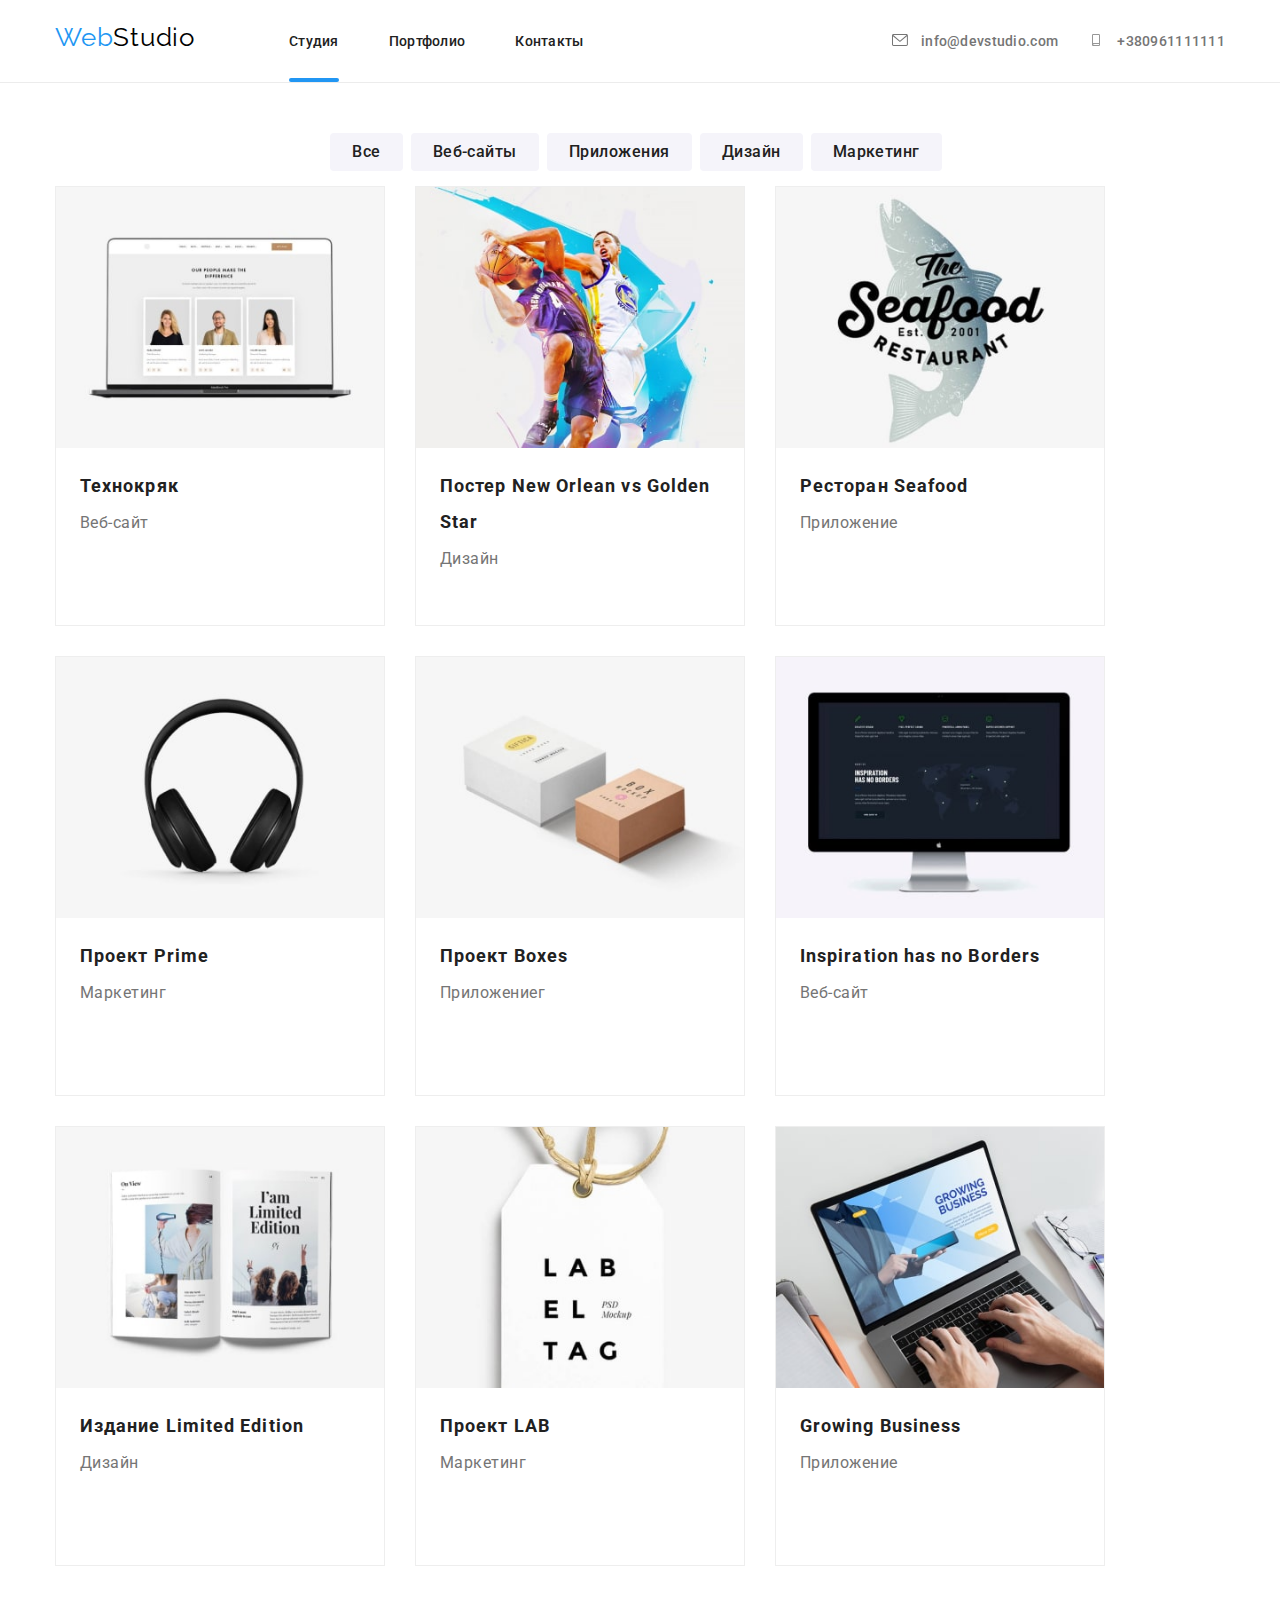
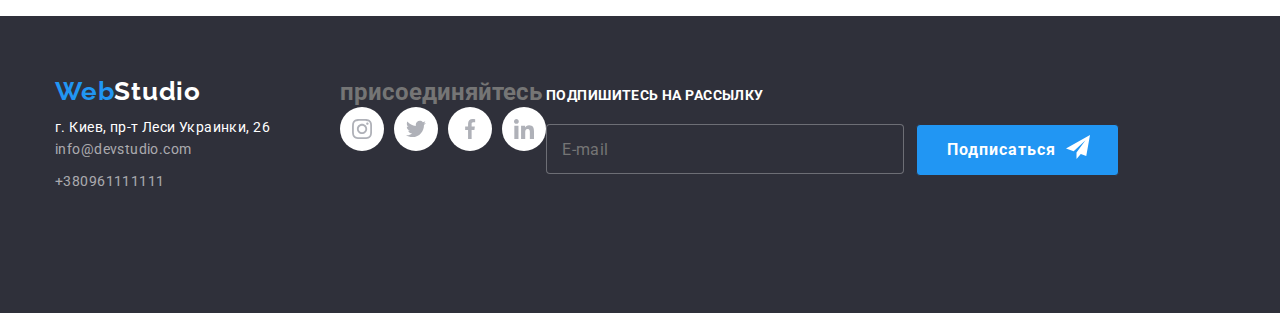
==== commit ab1e290e: "finish work with img and with mobile menu" ====
--- a/portfolio.html
+++ b/portfolio.html
@@ -20,16 +20,66 @@
     <header class="header-line">
         <div class="conteiner header-flex">
             <nav class="nav">
-                <a class="logo" href="./index.html">
-                    <span class="accent"> Web</span>Studio
-                </a>
+                <div class="header-logo__wraper">
+                    <a class="header-logo__link" href="./index.html">
+                        <span class="accent"> Web</span>Studio
+                    </a>
+                    <button class="menu-btn" type="button">
+                        <svg class="menu-btn__icon" width="40px" height="40px">
+                            <use href="./css/sprite.svg#icon-menu"></use>
+                        </svg>
+                    </button>
+                </div>
+
+                <div class="mobile-menu is-hidden">
+                    <button class="mobile-menu__close" data-modal-close type="button">
+                        <svg class="mobile-menu__icon" width="18" height="18">
+                            <use href="./css/sprite.svg#icon-close"></use>
+                        </svg>
+                    </button>
+                    <ul class="list mobile-menu__list">
+                        <li class="mobile-menu__item">
+                            <a class="mobile-menu__link" href="">Студия</a>
+                        </li>
+                        <li class="mobile-menu__item">
+                            <a class="mobile-menu__link current" href="">Портфолио</a>
+                        </li>
+                        <li class="mobile-menu__item">
+                            <a class="mobile-menu__link" href="">Контакты</a>
+                        </li>
+                    </ul>
+
+                    <ul class="list mobile-menu-contact__list">
+                        <li class="mobile-menu-contact__item">
+                            <a class="mobile-menu-contact__link" href="tel:+380961111111">+38 096 111 11 11</a>
+                        </li>
+                        <li class="mobile-menu-contact__item">
+                            <a class="mobile-menu-contact__link" href="mailto:info@devstudio.com">info@devstudio.com</a>
+                        </li>
+                    </ul>
+
+                    <ul class="list mobile-menu-social__list">
+                        <li class="mobile-menu-social__item">
+                            <a class="mobile-menu-social__link" href="">Instagram</a>
+                        </li>
+                        <li class="mobile-menu-social__item">
+                            <a class="mobile-menu-social__link" href="">Twitter</a>
+                        </li>
+                        <li class="mobile-menu-social__item">
+                            <a class="mobile-menu-social__link" href="">Facebook</a>
+                        </li>
+                        <li class="mobile-menu-social__item">
+                            <a class="mobile-menu-social__link" href="">LinkedIn</a>
+                        </li>
+                    </ul>
+                </div>
 
                 <ul class="list nav__list">
                     <li class="nav__item">
-                        <a class="nav__link" href="./index.html">Студия</a>
+                        <a class="nav__link  current " href="./index.html">Студия</a>
                     </li>
                     <li class="nav__item">
-                        <a class="nav__link current" href="./portfolio.html">Портфолио</a>
+                        <a class="nav__link" href="./portfolio.html">Портфолио</a>
                     </li>
                     <li class="nav__item">
                         <a class="nav__link" href="">Контакты</a>
@@ -78,8 +128,20 @@
                     <li class="work-examples-item">
                         <a href="">
                             <div class="card-description-conteiner">
-                                <img class="work-exampels-foto" src="./images/work-examples/candidates.jpg" width="370"
-                                    height="294" alt="list-of-candidates">
+                                <picture>
+                                    <source srcset="/images/work-examples/candidates/img1-desktop-1x.jpg 1x,
+                                                    ./images/work-examples/candidates/img1-desktop-2x.jpg 2x"
+                                        media="(min-width: 1200px)">
+                                    <source srcset="/images/work-examples/candidates/img1-tablet-1x.jpg 1x,
+                                                    ./images/work-examples/candidates/img1-tablet-2x.jpg 2x"
+                                        media="(min-width: 768px)">
+                                    <source srcset="/images/work-examples/candidates/img1-mob-1x.jpg 1x,
+                                                    ./images/work-examples/candidates/img1-mob-2x.jpg 2x"
+                                        media="(min-width: 380px)">
+                                    <img class="work-exampels-foto"
+                                        src="./images/work-examples/candidates/candidates.jpg" width="370" height="294"
+                                        alt="list-of-candidates">
+                                </picture>
                                 <p class="work-text-overlay">Технокряк это современная площадка распространения
                                     коронавируса. Компании используют эту платформу для цифрового
                                     шпионажа и атак на защищённые сервера конкурентов.</p>
@@ -93,8 +155,19 @@
                     <li class="work-examples-item">
                         <a href="">
                             <div class="card-description-conteiner">
-                                <img class="work-exampels-foto" src="./images/work-examples/poster.jpg" width="370"
-                                    height="294" alt="two-basketball-players-jumping">
+                                <picture>
+                                    <source srcset="/images/work-examples/poster/img2-desktop-1x.jpg 1x,
+                                        ./images/work-examples/poster/img2-desktop-2x.jpg 2x"
+                                        media="(min-width: 1200px)">
+                                    <source srcset="/images/work-examples/poster/img2-tablet-1x.jpg 1x,
+                                        ./images/work-examples/poster/img2-tablet-2x.jpg 2x"
+                                        media="(min-width: 768px)">
+                                    <source srcset="/images/work-examples/poster/img2-mob-1x.jpg 1x,
+                                    ./images/work-examples/poster/img2-mob-2x.jpg 2x" media="(min-width: 380px)">
+                                    <img class="work-exampels-foto" src="./images/work-examples/poster/poster.jpg"
+                                        width="370" height="294" alt="two-basketball-players-jumping">
+                                </picture>
+
                                 <p class="work-text-overlay">Технокряк это современная площадка распространения
                                     коронавируса. Компании используют эту платформу для цифрового
                                     шпионажа и атак на защищённые сервера конкурентов.</p>
@@ -108,8 +181,18 @@
                     <li class="work-examples-item">
                         <a href="">
                             <div class="card-description-conteiner">
-                                <img class="work-exampels-foto" src="./images/work-examples/restaurantlogo.jpg"
-                                    width="370" height="294" alt="restaurant-logo">
+                                <picture>
+                                    <source srcset="/images/work-examples/restoranlogo/img3-desktop-1x.jpg 1x,
+                               ./images/work-examples/restoranlogo/img3-desktop-2x.jpg 2x" media="(min-width: 1200px)">
+                                    <source srcset="/images/work-examples/restoranlogo/img3-tablet-1x.jpg 1x,
+                                   ./images/work-examples/restoranlogo/img3-tablet-2x.jpg 2x"
+                                        media="(min-width: 768px)">
+                                    <source srcset="/images/work-examples/restoranlogo/img3-mob-1x.jpg 1x,
+                                    ./images/work-examples/restoranlogo/img3-mob-2x.jpg 2x" media="(min-width: 380px)">
+                                    <img class="work-exampels-foto"
+                                        src="./images/work-examples/restoranlogo/restaurantlogo.jpg" width="370"
+                                        height="294" alt="headphones-foto">
+                                </picture>
                                 <p class="work-text-overlay">Технокряк это современная площадка распространения
                                     коронавируса. Компании используют эту платформу для цифрового
                                     шпионажа и атак на защищённые сервера конкурентов.</p>
@@ -123,8 +206,18 @@
                     <li class="work-examples-item">
                         <a href="">
                             <div class="card-description-conteiner">
-                                <img class="work-exampels-foto" src="./images/work-examples/headphones.jpg" width="370"
-                                    height="294" alt="headphones-foto">
+                                <picture>
+                                    <source srcset="/images/work-examples/headphones/img4-desktop-1x.jpg 1x,
+                           ./images/work-examples/headphones/img4-desktop-2x.jpg 2x" media="(min-width: 1200px)">
+                                    <source srcset="/images/work-examples/headphones/img4-tablet-1x.jpg 1x,
+                              ./images/work-examples/headphones/img4-tablet-2x.jpg 2x" media="(min-width: 768px)">
+                                    <source srcset="/images/work-examples/headphones/img4-mob-1x.jpg 1x,
+                              ./images/work-examples/headphones/img4-mob-2x.jpg 2x" media="(min-width: 380px)">
+                                    <img class="work-exampels-foto"
+                                        src="./images/work-examples/headphones/headphones.jpg" width="370" height="294"
+                                        alt="too-boxes-on-foto">
+                                </picture>
+
                                 <p class="work-text-overlay">Технокряк это современная площадка распространения
                                     коронавируса. Компании используют эту платформу для цифрового
                                     шпионажа и атак на защищённые сервера конкурентов.</p>
@@ -138,8 +231,17 @@
                     <li class="work-examples-item">
                         <a href="">
                             <div class="card-description-conteiner">
-                                <img class="work-exampels-foto" src="./images/work-examples/boxes.jpg" width="370"
-                                    height="294" alt="too-boxes-on-foto">
+                                <picture>
+                                    <source srcset="/images/work-examples/boxes/img5-desktop-1x.jpg 1x,
+                              ./images/work-examples/boxes/img5-desktop-2x.jpg  2x" media="(min-width: 1200px)">
+                                    <source srcset="/images/work-examples/boxes/img5-tablet-1x.jpg 1x,
+                                ./images/work-examples/boxes/img5-tablet-2x.jpg 2x" media="(min-width: 768px)">
+                                    <source srcset="/images/work-examples/boxes/img5-mob-1x.jpg 1x,
+                             ./images/work-examples/boxes/img5-mob-2x.jpg 2x" media="(min-width: 380px)">
+                                    <img class="work-exampels-foto" src="./images/work-examples/boxes/boxes.jpg"
+                                        width="370" height="294" alt="computer-monitor">
+                                </picture>
+
                                 <p class="work-text-overlay">Технокряк это современная площадка распространения
                                     коронавируса. Компании используют эту платформу для цифрового
                                     шпионажа и атак на защищённые сервера конкурентов.</p>
@@ -153,8 +255,17 @@
                     <li class="work-examples-item">
                         <a href="">
                             <div class="card-description-conteiner">
-                                <img class="work-exampels-foto" src="./images/work-examples/monitor.jpg" width="370"
-                                    height="294" alt="computer-monitor">
+                                <picture>
+                                    <source srcset="/images/work-examples/monitor/img6-desktop-1x.jpg 1x,
+                               ./images/work-examples/monitor/img6-desktop-2x.jpg  2x" media="(min-width: 1200px)">
+                                    <source srcset="/images/work-examples/monitor/img6-tablet-1x.jpg 1x,
+                          ./images/work-examples/monitor/img6-tablet-2x.jpg 2x" media="(min-width: 768px)">
+                                    <source srcset="/images/work-examples/monitor/img6-mob-1x.jpg 1x,
+                                    ./images/work-examples/monitor/img6-mob-2x.jpg 2x" media="(min-width: 380px)">
+                                    <img class="work-exampels-foto" src="./images/work-examples/monitor/monitor.jpg"
+                                        width="370" height="294" alt="open-book">
+                                </picture>
+
                                 <p class="work-text-overlay">Технокряк это современная площадка распространения
                                     коронавируса. Компании используют эту платформу для цифрового
                                     шпионажа и атак на защищённые сервера конкурентов.</p>
@@ -168,8 +279,17 @@
                     <li class="work-examples-item">
                         <a href="">
                             <div class="card-description-conteiner">
-                                <img class="work-exampels-foto" src="./images/work-examples/book.jpg" width="370"
-                                    height="294" alt="open-book">
+                                <picture>
+                                    <source srcset="/images/work-examples/book/img7-desktop-1x.jpg 1x,
+                        ./images/work-examples/book/img7-desktop-2x.jpg  2x" media="(min-width: 1200px)">
+                                    <source srcset="/images/work-examples/book/img7-tablet-1x.jpg 1x,
+                               ./images/work-examples/book/img7-tablet-2x.jpg" media="(min-width: 768px)">
+                                    <source srcset="/images/work-examples/book/img7-mob-1x.jpg 1x,
+                           ./images/work-examples/book/img7-mob-2x.jpg 2x" media="(min-width: 380px)">
+                                    <img class="work-exampels-foto" src="./images/work-examples/book/book.jpg"
+                                        width="370" height="294" alt="label-with-the-inscription">
+                                </picture>
+
                                 <p class="work-text-overlay">Технокряк это современная площадка распространения
                                     коронавируса. Компании используют эту платформу для цифрового
                                     шпионажа и атак на защищённые сервера конкурентов.</p>
@@ -183,8 +303,17 @@
                     <li class="work-examples-item">
                         <a href="">
                             <div class="card-description-conteiner">
-                                <img class="work-exampels-foto" src="./images/work-examples/tag.jpg" width="370"
-                                    height="294" alt="label-with-the-inscription">
+                                <picture>
+                                    <source srcset="/images/work-examples/tag/img8-desktop-1x.jpg 1x,
+                                     ./images/work-examples//tag/img8-desktop-2x.jpg  2x" media="(min-width: 1200px)">
+                                    <source srcset="/images/work-examples/tag/img8-tablet-1x.jpg 1x,
+                           ./images/work-examples/tag/img8-tablet-2x.jpg 2x" media="(min-width: 768px)">
+                                    <source srcset="/images/work-examples/tag/img8-mob-1x.jpg 1x,
+                                ./images/work-examples/tag/img8-mob-2x.jpg 2x" media="(min-width: 380px)">
+                                    <img class="work-exampels-foto" src="./images/work-examples/tag/tag.jpg" width="370"
+                                        height="294" alt="open-laptop">
+                                </picture>
+
                                 <p class="work-text-overlay">Технокряк это современная площадка распространения
                                     коронавируса. Компании используют эту платформу для цифрового
                                     шпионажа и атак на защищённые сервера конкурентов.</p>
@@ -199,8 +328,17 @@
                     <li class="work-examples-item">
                         <a href="">
                             <div class="card-description-conteiner">
-                                <img class="work-exampels-foto" src="./images/work-examples/laptop.jpg" width="370"
-                                    height="294" alt="open-laptop">
+                                <picture>
+                                    <source srcset="/images/work-examples/laptop/img9-desktop-1x.jpg 1x,
+                                 ./images/work-examples/laptop/img9-desktop-2x.jpg  2x" media="(min-width: 1200px)">
+                                    <source srcset="/images/work-examples/laptop/img9-tablet-1x.jpg 1x,
+                              ./images/work-examples/laptop/img9-tablet-2x.jpg 2x" media="(min-width: 768px)">
+                                    <source srcset="/images/work-examples/laptop/img9-mob-1x.jpg 1x,
+                                    ./images/work-examples/laptop/img9-mob-2x.jpg 2x" media="(min-width: 380px)">
+                                    <img class="work-exampels-foto" src="./images/work-examples/laptop/laptop.jpg"
+                                        width="370" height="294" alt="open-laptop">
+                                </picture>
+
                                 <p class="work-text-overlay">Технокряк это современная площадка распространения
                                     коронавируса. Компании используют эту платформу для цифрового
                                     шпионажа и атак на защищённые сервера конкурентов.</p>
--- a/css/main.min.css
+++ b/css/main.min.css
@@ -1,2 +1,2 @@
-:root{--main-text-color: #757575;--headers-link-color: #212121;--hero-adress-color: #ffffff;--footer-contakt-color: rgba(255, 255, 255, 0.6);--accent-color: #2196f3;--bgc-team-btn: #f5f4fa;--secondary-bgc: #e5e5e5;--employee-card-color: #ffffff;--icon-color: #afb1b8;--footer-bgc: #2f303a;--main-font-family: Roboto, sans-serif;--logo-font-family: Raleway, sans-serif}.list{list-style:none}a{text-decoration:none}h1,h2,h3,h4,h5,h6,p,ul{margin:0;padding:0}img{display:block;height:auto}.accent{color:var(--accent-color)}.visually-hidden{clip:rect(0 0 0 0);clip-path:inset(50%);height:1px;overflow:hidden;position:absolute;white-space:nowrap;width:1px}.conteiner{max-width:100%;margin:0 auto;padding-left:15px;padding-right:15px}@media screen and (min-width: 480px){.conteiner{width:480px}}@media screen and (min-width: 768px){.conteiner{width:768px}}@media screen and (min-width: 1200px){.conteiner{width:1200px}}.current::after{position:absolute;bottom:0;left:0;display:inline-block;content:" ";width:100%;height:4px;background:var(--accent-color);border-radius:2px}.section{padding-top:50px;padding-bottom:50px}@media screena and (min-width: 480px){.section{padding-top:60px;padding-bottom:60px}}@media screena and (min-width: 768px){.section{padding-top:60px;padding-bottom:60px}}@media screena and (min-width: 1200px){.section{padding-top:94px;padding-bottom:94px}}.social-list{display:flex;justify-content:center}.social-list__item{width:44px;height:44px;border-radius:50%;margin-right:10px;background:var(--employee-card-color)}.social-list__item:last-child{margin-right:0}.social-list__link{width:100%;height:100%;display:flex;align-items:center;justify-content:center}.social-list__link:hover,.social-list__link:focus{background-color:var(--accent-color);border-radius:50%;transition-duration:250ms;transition-timing-function:cubic-bezier(0.4, 0, 0.2, 1)}.social-list__link:hover .social-list__icon,.social-list__link:focus .social-list__icon{background-color:var(--accent-color);fill:var(--employee-card-color);transition-duration:250ms;transition-timing-function:cubic-bezier(0.4, 0, 0.2, 1)}.social-list__icon{fill:var(--icon-color)}.is-hidden{visibility:hidden;opacity:0;pointer-events:none}.backdrop{display:flex;justify-content:center;width:100vw;height:100vw;position:fixed;top:0;background:rgba(0,0,0,0.2)}.modal-form{position:absolute;width:290px;top:80px;padding:34px;background:var(--hero-adress-color);box-shadow:0px 1px 3px rgba(0,0,0,0.12),0px 1px 1px rgba(0,0,0,0.14),0px 2px 1px rgba(0,0,0,0.2);border-radius:4px}@media screen and (min-width: 480px){.modal-form{top:93px;width:450px;padding:40px}}@media screen and (min-width: 480px){.modal-form{top:208px}}@media screen and (min-width: 1200px){.modal-form{top:221px;width:528px}}.modal-close-btn{display:flex;align-items:center;position:absolute;right:8px;top:8px;border-radius:50%;background:#ffffff;border:1px solid rgba(0,0,0,0.1);width:30px;height:30px;cursor:pointer}.modal-close-btn:hover,.modal-close-btn:focus{fill:var(--accent-color)}.call-form_title{font-size:14px;font-weight:700;text-align:center;letter-spacing:0.03em;margin-bottom:20px;color:var(--headers-link-color)}@media screen and (min-width: 480px){.call-form_title{font-size:20px;line-height:1.15;margin-bottom:30px}}.call-form__label{font-size:12px;line-height:1.16;letter-spacing:0.01em;margin-bottom:4px;color:var(--main-text-color)}.call-form__input{display:block;margin-bottom:28px;width:100%;height:40px;padding:12px 42px;border:1px solid rgba(33,33,33,0.2);border-radius:4px}.call-form__input:hover,.call-form__input:focus{border:none;outline:1px solid var(--accent-color);transition-duration:250ms;transition-timing-function:cubic-bezier(0.4, 0, 0.2, 1)}.call-form__input:hover+.call-form__icon,.call-form__input:focus+.call-form__icon{fill:var(--accent-color)}.call-form__wraper{display:block;position:relative}.call-form__icon{position:absolute;top:50%;transform:translateY(-50%);left:12px}.call-form__textarea{display:block;width:100%;height:120px;resize:none;margin-bottom:20px;font-size:14px;line-height:1.14;letter-spacing:0.01em;color:rgba(117,117,117,0.5);padding:12px 16px;margin-bottom:20px;border:1px solid rgba(33,33,33,0.2);box-sizing:border-box;border-radius:4px}.call-form__textarea:hover,.call-form__textarea:focus{outline:1px solid var(--accent-color);transition-duration:250ms;transition-timing-function:cubic-bezier(0.4, 0, 0.2, 1)}.checkbox__wraper{position:relative;margin-bottom:30px}.checkbox-icon-wreper{position:absolute}.checkbox__label{display:flex;align-items:center;font-size:11px;line-height:1.16;letter-spacing:0.03em;color:var(--main-text-color)}.checkbox__label:hover,.checkbox__label:focus{cursor:pointer;transition-duration:250ms;transition-timing-function:cubic-bezier(0.4, 0, 0.2, 1)}@media screen and (min-width: 480px){.checkbox__label{font-size:12px;line-height:1.16}}@media screen and (min-width: 1200px){.checkbox__label{font-size:14px;line-height:1.7}}.checkbox__label .checkbox{display:flex;justify-content:center;align-items:center;width:16px;height:15px;margin-right:7px;border:1px solid #000000;border-radius:2px}.checkbox__icon{fill:#ffffff}.checkbox__input:checked+.checkbox__label .checkbox{border:none;background-color:var(--accent-color)}.checkbox-link{font-size:11px;line-height:1.16;letter-spacing:0.03em;text-decoration-line:underline;margin-left:1px;color:var(--accent-color)}@media screen and (min-width: 480px){.checkbox-link{font-size:12px;line-height:1.16;margin-left:2px}}@media screen and (min-width: 1200px){.checkbox-link{font-size:14px;line-height:1.7}}.checkbox_btn{display:block;margin:0 auto;padding:10px 55px;font-weight:700;font-size:16px;line-height:1.9;letter-spacing:0.06em;background:var(--accent-color);box-shadow:0px 4px 4px rgba(0,0,0,0.15);border:none;border-radius:4px;color:#ffffff}.checkbox_btn:hover,.checkbox_btn:focus{cursor:pointer;box-shadow:0px 3px 1px rgba(0,0,0,0.1),0px 1px 2px rgba(0,0,0,0.08),0px 2px 2px rgba(0,0,0,0.12);transition-duration:250ms;transition-timing-function:cubic-bezier(0.4, 0, 0.2, 1)}.header-line{border-bottom:1px solid #ececec}.address{font-style:normal;font-size:14px;line-height:1.7;letter-spacing:0.03em;display:flex;flex-direction:column;align-items:center;margin-bottom:40px}@media screen and (min-width: 480px){.address{margin-bottom:60px}}@media screen and (min-width: 1200px){.address{display:block}}.address__text{font-size:12px;line-height:1.5px;text-align:center;letter-spacing:0.03em;margin-bottom:8px;color:var(--hero-adress-color)}@media screen and (min-width: 480px){.address__text{font-size:14px;line-height:1.7px}}@media screen and (min-width: 1200px){.address__text{margin-bottom:9px}}.address__link{font-size:12px;line-height:1.5;text-align:center;letter-spacing:0.03em;color:rgba(255,255,255,0.6)}@media screen and (min-width: 480px){.address__link{font-size:14px;line-height:1.7}}.address__item{margin-bottom:8px}.address__item:last-child{margin-bottom:0}.address__link{color:var(--footer-contakt-color)}.mailing{display:flex;flex-direction:column;align-items:center}@media screen and (min-width: 1200px){.mailing{display:block}}.mailing__title{font-weight:700;font-size:12px;line-height:1;letter-spacing:0.03em;text-transform:uppercase;margin-bottom:18px;color:#ffffff}@media screen and (min-width: 480px){.mailing__title{font-weight:700;font-size:14px;line-height:1.14;letter-spacing:0.03em;text-transform:uppercase;margin-bottom:20px}}.mailing__wraper{display:flex;flex-direction:column;align-items:center}@media screen and (min-width: 1200px){.mailing__wraper{flex-direction:row;align-items:baseline}}.mailing__input{font-size:16px;line-height:1.25;letter-spacing:0.03em;color:rgba(255,255,255,0.6);width:290px;height:40px;padding:15px;margin-bottom:15px;background-color:var(--footer-bgc);border:1px solid rgba(255,255,255,0.3);border-radius:4px}@media screen and (min-width: 480px){.mailing__input{width:450px;height:50px;margin-bottom:20px}}@media screen and (min-width: 1200px){.mailing__input{width:358px;margin-right:12px;margin-bottom:0}}.mailing__btn{position:relative;font-weight:700;font-size:16px;line-height:1.9;text-align:center;letter-spacing:0.06em;cursor:pointer;padding:10px 62px 10px 30px;color:#ffffff;background:var(--accent-color);border-radius:4px;border:1px solid var(--footer-bgc)}.mailing__btn:hover,.mailing__btn:focus{transition-duration:250ms;transition-timing-function:cubic-bezier(0.4, 0, 0.2, 1)}.mailing__icon{position:absolute;right:28px}body{font-family:var(--main-font-family);color:var(--main-text-color)}.header-flex{display:flex}.logo{font-family:var(--logo-font-family);font-style:700;font-size:26px;line-height:1.2;letter-spacing:0.03em;margin-right:94px;padding-top:25px;padding-bottom:25px;color:#000000}.nav{display:flex;align-items:center}.nav__list{display:flex;align-items:center}.nav__item{position:relative;padding-top:32px;padding-bottom:32px;margin-right:50px}.nav__item:last-child{margin-right:0}.nav__link{font-weight:500;font-size:14px;line-height:1.1;letter-spacing:0.02em;color:var(--headers-link-color)}.nav__link:hover,.nav__link:focus{color:var(--accent-color);transition-duration:250ms;transition-timing-function:cubic-bezier(0.4, 0, 0.2, 1)}.contact-list{display:flex;align-items:center;margin-left:auto}.contaсt-list__link{font-weight:500;font-size:14px;line-height:1.1px;letter-spacing:0.02em;color:var(--main-text-color)}.contaсt-list__link:hover,.contaсt-list__link:focus{color:var(--accent-color);fill:var(--accent-color);transition-duration:250ms;transition-timing-function:cubic-bezier(0.4, 0, 0.2, 1)}.contaсt-list__link:hover .contaсt-list__icon,.contaсt-list__link:focus .contaсt-list__icon{fill:var(--accent-color);transition-duration:250ms;transition-timing-function:cubic-bezier(0.4, 0, 0.2, 1)}.contaсt-list__item{padding-top:32px;padding-bottom:32px;margin-right:50px}.contaсt-list__item:last-child{margin-right:0}.contaсt-list__icon{width:16px;height:12px;margin-right:10px;fill:var(--main-text-color)}.hero-section{max-width:1600px;margin-left:auto;margin-right:auto;padding-top:200px;padding-bottom:200px;text-align:center;background-image:linear-gradient(to right, rgba(47,48,58,0.4), rgba(47,48,58,0.4)),url(../images/Hero/herobgcimg.jpg);background-size:cover;background-repeat:no-repeat;background-position:center}.hero-section__heading{font-weight:900;font-size:44px;line-height:1.4;letter-spacing:0.06em;text-transform:uppercase;max-width:700px;margin-bottom:30px;margin-left:auto;margin-right:auto;color:var(--hero-adress-color)}.hero-section__button{font-weight:700;font-size:16px;line-height:1.9;letter-spacing:0.06em;text-align:center;padding:10px 32px;box-shadow:0px 4px 4px rgba(0,0,0,0.15);border-radius:4px;border:none;color:var(--hero-adress-color);background-color:var(--accent-color);cursor:pointer}.benefits-section{padding-top:60px;padding-bottom:60px;color:var(--secondary-bgc)}@media screen and (min-width: 1200px){.benefits-section{padding-top:94px;padding-bottom:47px}}.benefits-list__header{font-weight:700;font-size:12px;line-height:0.8;letter-spacing:0.03em;text-align:center;margin-bottom:10px;text-transform:uppercase;color:var(--headers-link-color)}@media screen and (min-width: 480px){.benefits-list__header{font-size:14px;line-height:1.14}}@media screen and (min-width: 768px){.benefits-list__header{text-align:start}}@media screen and (min-width: 768px){.benefits-list{display:flex;flex-wrap:wrap}}@media screen and (min-width: 1200px){.benefits-list{display:flex;justify-content:center}}.benefits-list__item{margin-bottom:30px}.benefits-list__item:last-child{margin-bottom:0}@media screen and (min-width: 768px){.benefits-list__item{width:350px;margin-right:30px}.benefits-list__item:nth-child(even){margin-right:0}.benefits-list__item:nth-last-child(-n+2){margin-bottom:0}}@media screen and (min-width: 768px) and (min-width: 1200px){.benefits-list__item{width:270px;margin-bottom:0}.benefits-list__item:nth-child(even){margin-right:30px}.benefits-list__item:last-child{margin-right:0}}.benefits-list__item .benefits-list__wraper{width:297px;height:120px;display:flex;align-items:center;justify-content:center;border-radius:4px;margin-bottom:30px;background:#f5f4fa}@media screen and (min-width: 480px){.benefits-list__item .benefits-list__wraper{width:450px}}@media screen and (min-width: 768px){.benefits-list__item .benefits-list__wraper{width:350px}}@media screen and (min-width: 1200px){.benefits-list__item .benefits-list__wraper{width:100%}}.benefits-list__item .benefits-list__text{font-size:12px;line-height:1.4;letter-spacing:0.03em;color:var(--main-text-color)}@media screen and (min-width: 480px){.benefits-list__item .benefits-list__text{font-size:14px;line-height:1.7}}.our-direction{padding-top:47px;padding-bottom:94px;color:var(--secondary-bgc)}.direction-list{display:flex}.direction-list__item{margin-right:30px}.direction-list__item:last-child{margin-right:0}.direction-list__wraper{position:relative}.direction-list__text{position:absolute;display:flex;align-items:center;justify-content:center;font-family:var(--main-font-family);font-weight:700;font-size:14px;line-height:1.14;letter-spacing:0.03em;text-transform:uppercase;width:100%;min-height:70px;bottom:0;color:var(--hero-adress-color);background:rgba(47,48,58,0.8)}.our-direction__titlle{font-weight:700;font-size:36px;line-height:1.2;letter-spacing:0.03em;margin-bottom:50px;text-align:center;color:var(--headers-link-color)}.team{background-color:var(--bgc-team-btn)}.team__title{font-size:24px;line-height:1;margin-bottom:25px;letter-spacing:0.03em;text-align:center;color:var(--headers-link-color)}@media screen and (min-width: 480px){.team__title{font-size:28px;line-height:1.17;letter-spacing:0.03em;margin-bottom:30px}}@media screen and (min-width: 768px){.team-list{display:flex;flex-wrap:wrap}}@media screen and (min-width: 1200px){.team-list{display:flex;flex-wrap:nowrap}}.team-list__item{text-align:center;background:var(--employee-card-color);box-shadow:0px 1px 3px rgba(0,0,0,0.12),0px 1px 1px rgba(0,0,0,0.14),0px 2px 1px rgba(0,0,0,0.2);border-radius:0px 0px 4px 4px;margin-bottom:30px}.team-list__item:last-child{margin-right:0}.team-list__item:last-child{margin-bottom:0}@media screen and (min-width: 768px){.team-list__item{width:354px;height:536px;margin-right:30px;margin-bottom:30px}.team-list__item:nth-child(even){margin-right:0}.team-list__item:nth-last-child(-n+2){margin-bottom:0}}@media screen and (min-width: 1200px){.team-list__item{flex-basis:calc(100% / 4 - 30px);height:100%;margin-bottom:0}.team-list__item:nth-child(even){margin-right:30px}.team-list__item:nth-last-child(-n+2){margin-bottom:unset}.team-list__item:last-child{margin-right:0}}.team-list__img{display:inline-block}.team-card__members{font-size:14px;line-height:1;letter-spacing:0.03em;margin-bottom:10px;color:var(--headers-link-color)}@media screen and (min-width: 480px){.team-card__members{font-size:16px;line-height:1.2;font-weight:500}}.team-card__text{font-size:14px;line-height:1;letter-spacing:0.03em;margin-bottom:16px;color:var(--main-text-color)}@media screen and (min-width: 480px){.team-card__text{font-size:16px;line-height:1.2}}.team-card{padding-top:30px;padding-bottom:24px}@media screen and (min-width: 1200px){.team-card{padding-bottom:30px}}.clients__title{font-size:20px;line-height:1;text-align:center;letter-spacing:0.03em;margin-bottom:25px;color:var(--headers-link-color)}@media screen and (min-width: 480px){.clients__title{font-weight:700;font-size:28px;line-height:1.17;text-align:center;letter-spacing:0.03em;margin-bottom:30px}}@media screen and (min-width: 1200px){.clients__title{font-size:36px;line-height:1.7;margin-bottom:50px}}.clients-list{display:flex;flex-wrap:wrap;justify-content:center}.clients-list__item{height:92px;width:135px;margin-right:10px;margin-bottom:20px;border:1px solid var(--icon-color);border-radius:4px}.clients-list__item:nth-child(even){margin-right:0}.clients-list__item:hover,.clients-list__item:focus{border:1px solid var(--accent-color);transition-duration:250ms;transition-timing-function:cubic-bezier(0.4, 0, 0.2, 1)}.clients-list__item:hover .clients-list__icon,.clients-list__item:focus .clients-list__icon{fill:var(--accent-color);transition-duration:250ms;transition-timing-function:cubic-bezier(0.4, 0, 0.2, 1)}@media screen and (min-width: 480px){.clients-list__item{width:210px;margin-right:30px;margin-bottom:30px}.clients-list__item:nth-child(even){margin-right:0}.clients-list__item:nth-last-child(-n+2){margin-bottom:0}}@media screen and (min-width: 768px){.clients-list__item{width:226px}.clients-list__item:nth-child(even){margin-right:30px}.clients-list__item:nth-last-child(-n+2){margin-bottom:unset}.clients-list__item:nth-child(3n+3){margin-right:0}.clients-list__item:nth-last-child(-n+3){margin-bottom:0}}@media screen and (min-width: 1200px){.clients-list__item{width:170px;margin-bottom:0}.clients-list__item:nth-child(3n+3){margin-right:30px}.clients-list__item:last-child{margin-right:0}.clients-list__item:nth-last-child(-n+3){margin-bottom:0}}.clients-list__link{width:100%;height:100%;display:flex;align-items:center;justify-content:center;fill:var(--icon-color)}.footer{padding-top:60px;padding-bottom:60px;background-color:var(--footer-bgc)}@media screen and (min-width: 1200px){.footer-flex-wraper{display:flex;align-items:baseline}}@media screen and (min-width: 768px){.tablet-flex-wraper{display:flex;justify-content:space-around}}@media screen and (min-width: 1200px){.tablet-flex-wraper{justify-content:unset;align-items:baseline}}.footer-logo-wraper{display:flex;flex-direction:column;align-items:center}@media screen and (min-width: 1200px){.footer-logo-wraper{display:block;margin-right:70px}}.footer-logo{display:inline-block;font-family:var(--logo-font-family);font-weight:700;font-size:22px;line-height:1;text-align:center;letter-spacing:0.03em;margin-bottom:15px;color:#ffffff}@media screen and (min-width: 480px){.footer-logo{font-size:24px;line-height:1.16;margin-bottom:20px}}@media screen and (min-width: 1200px){.footer-logo{font-size:26px;line-height:1.2;margin-bottom:20px}}.footer-social{display:flex;flex-direction:column;align-items:center}@media screen and (min-width: 1200px){.footer-social{margin-right:93px}}.footer-social__title{font-weight:700;font-size:12px;line-height:1;letter-spacing:0.03em;text-transform:uppercase;margin-bottom:18px;color:#ffffff}@media screen and (min-width: 480px){.footer-social__title{font-size:14px;line-height:1.15;margin-bottom:20px}}.footer-social__list{display:flex;margin-bottom:45px}@media screen and (min-width: 480px){.footer-social__list{margin-bottom:60px}}.footer-social__item{width:44px;height:44px;border-radius:50%;margin-right:10px;background:rgba(255,255,255,0.1)}.footer-social__item:last-child{margin-right:0}.footer-social__link{width:100%;height:100%;display:flex;align-items:center;justify-content:center}.footer-social__link:hover,.footer-social__link :focus{border-radius:50%;background:var(--accent-color);transition-duration:250ms;transition-timing-function:cubic-bezier(0.4, 0, 0.2, 1)}.footer-social__icon{fill:var(--hero-adress-color)}.portfolio-title{display:none}.portfolio-nav{display:flex;flex-wrap:wrap}@media screen and (min-width: 768px){.portfolio-nav{flex-wrap:nowrap;justify-content:center}}.portfolio-nav__item{margin-right:8px;margin-bottom:15px}.portfolio-nav__item:nth-child(even){margin-right:0}.portfolio-nav__item:last-child{margin-bottom:0}@media screen and (min-width: 480px){.portfolio-nav__item:nth-child(even){margin-right:8px}.portfolio-nav__item:last-child{margin-bottom:unset}.portfolio-nav__item:nth-child(3n+3){margin-right:0}.portfolio-nav__item:nth-last-child(-n+2){margin-bottom:0}}@media screen and (min-width: 768px){.portfolio-nav__item:nth-child(even){margin-right:8px}.portfolio-nav__item:nth-child(3n+3){margin-right:8px}.portfolio-nav__item:nth-last-child(-n+2){margin-bottom:unset}}.portfolio-nav__btn{font-weight:500;font-size:16px;line-height:1.6;letter-spacing:0.03em;padding:6px 22px;text-align:center;cursor:pointer;border-radius:4px;border:none;color:var(--headers-link-color);background-color:var(--bgc-team-btn)}.portfolio-nav__btn:hover,.portfolio-nav__btn:focus{color:var(--hero-adress-color);background-color:var(--accent-color);box-shadow:0px 3px 1px rgba(0,0,0,0.1),0px 1px 2px rgba(0,0,0,0.08),0px 2px 2px rgba(0,0,0,0.12);transition-duration:250ms;transition-timing-function:cubic-bezier(0.4, 0, 0.2, 1)}.work-examples{display:flex;flex-wrap:wrap;justify-content:center}@media screen and (min-width: 768px){.work-examples{justify-content:normal}}.work-examples-item{width:290px;margin-bottom:20px;background:var(--employee-card-color);border:1px solid #eeeeee}.work-examples-item:last-child{margin-bottom:0}@media screen and (min-width: 480px){.work-examples-item{width:450px;height:404px;margin-bottom:30px}}@media screen and (min-width: 768px){.work-examples-item{width:354px;height:440px;margin-bottom:30px;margin-right:30px}.work-examples-item:nth-child(even){margin-right:0}.work-examples-item:last-child{margin-bottom:0}}@media screen and (min-width: 1200px){.work-examples-item{flex-basis:calc(100% / 3 - 60px)}.work-examples-item:nth-child(even){margin-right:30px}.work-examples-item:last-child{margin-bottom:unset}.work-examples-item:nth-last-child(-n+3){margin-bottom:0}}.work-examples-item:hover,.work-examples-item:focus{box-shadow:0px 3px 1px rgba(0,0,0,0.1),0px 1px 2px rgba(0,0,0,0.08),0px 2px 2px rgba(0,0,0,0.12);transition-duration:250ms;transition-timing-function:cubic-bezier(0.4, 0, 0.2, 1)}.work-examples-item:hover .work-text-overlay{transform:translateY(0);transition:transform 300ms linear}.card-description-conteiner{position:relative;overflow:hidden;display:flex;justify-content:center}.work-text-overlay{position:absolute;top:0;left:0;font-size:18px;line-height:1.56;letter-spacing:0.03em;color:var(--hero-adress-color);background:rgba(33,150,243,0.9);height:100%;padding:63px 24px;transform:translateY(100%);transition:transform 300ms linear}.work-examples-description{padding:20px 24px}.work-examples-title{font-weight:700;font-size:18px;line-height:2;letter-spacing:0.06em;margin-bottom:4px;color:var(--headers-link-color)}.work-examples-text{font-size:16px;line-height:1.9;letter-spacing:0.03em;color:var(--main-text-color)}
+:root{--main-text-color: #757575;--headers-link-color: #212121;--hero-adress-color: #ffffff;--footer-contakt-color: rgba(255, 255, 255, 0.6);--accent-color: #2196f3;--bgc-team-btn: #f5f4fa;--secondary-bgc: #e5e5e5;--employee-card-color: #ffffff;--icon-color: #afb1b8;--footer-bgc: #2f303a;--main-font-family: Roboto, sans-serif;--logo-font-family: Raleway, sans-serif}.list{list-style:none}a{text-decoration:none}h1,h2,h3,h4,h5,h6,p,ul{margin:0;padding:0}img{width:100%;display:block;height:auto}.accent{color:var(--accent-color)}.visually-hidden{clip:rect(0 0 0 0);clip-path:inset(50%);height:1px;overflow:hidden;position:absolute;white-space:nowrap;width:1px}.conteiner{max-width:100%;margin:0 auto;padding-left:15px;padding-right:15px}@media screen and (min-width: 480px){.conteiner{width:480px}}@media screen and (min-width: 768px){.conteiner{width:768px}}@media screen and (min-width: 1200px){.conteiner{width:1200px}}.current::after{position:absolute;bottom:0;left:0;display:inline-block;content:" ";width:100%;height:4px;background:var(--accent-color);border-radius:2px}.section{padding-top:50px;padding-bottom:50px}@media screena and (min-width: 480px){.section{padding-top:60px;padding-bottom:60px}}@media screena and (min-width: 768px){.section{padding-top:60px;padding-bottom:60px}}@media screena and (min-width: 1200px){.section{padding-top:94px;padding-bottom:94px}}.social-list{display:flex;justify-content:center}.social-list__item{width:44px;height:44px;border-radius:50%;margin-right:10px;background:var(--employee-card-color)}.social-list__item:last-child{margin-right:0}.social-list__link{width:100%;height:100%;display:flex;align-items:center;justify-content:center}.social-list__link:hover,.social-list__link:focus{background-color:var(--accent-color);border-radius:50%;transition-duration:250ms;transition-timing-function:cubic-bezier(0.4, 0, 0.2, 1)}.social-list__link:hover .social-list__icon,.social-list__link:focus .social-list__icon{background-color:var(--accent-color);fill:var(--employee-card-color);transition-duration:250ms;transition-timing-function:cubic-bezier(0.4, 0, 0.2, 1)}.social-list__icon{fill:var(--icon-color)}.is-hidden{visibility:hidden;opacity:0;pointer-events:none}.backdrop{display:flex;justify-content:center;width:100vw;height:100vw;position:fixed;top:0;background:rgba(0,0,0,0.2)}.modal-form{position:absolute;width:290px;top:80px;padding:34px;background:var(--hero-adress-color);box-shadow:0px 1px 3px rgba(0,0,0,0.12),0px 1px 1px rgba(0,0,0,0.14),0px 2px 1px rgba(0,0,0,0.2);border-radius:4px}@media screen and (min-width: 480px){.modal-form{top:93px;width:450px;padding:40px}}@media screen and (min-width: 480px){.modal-form{top:208px}}@media screen and (min-width: 1200px){.modal-form{top:221px;width:528px}}.modal-close-btn{display:flex;align-items:center;position:absolute;right:8px;top:8px;border-radius:50%;background:#ffffff;border:1px solid rgba(0,0,0,0.1);width:30px;height:30px;cursor:pointer}.modal-close-btn:hover,.modal-close-btn:focus{fill:var(--accent-color)}.call-form_title{font-size:14px;font-weight:700;text-align:center;letter-spacing:0.03em;margin-bottom:20px;color:var(--headers-link-color)}@media screen and (min-width: 480px){.call-form_title{font-size:20px;line-height:1.15;margin-bottom:30px}}.call-form__label{font-size:12px;line-height:1.16;letter-spacing:0.01em;margin-bottom:4px;color:var(--main-text-color)}.call-form__input{display:block;margin-bottom:28px;width:100%;height:40px;padding:12px 42px;border:1px solid rgba(33,33,33,0.2);border-radius:4px}.call-form__input:hover,.call-form__input:focus{border:none;outline:1px solid var(--accent-color);transition-duration:250ms;transition-timing-function:cubic-bezier(0.4, 0, 0.2, 1)}.call-form__input:hover+.call-form__icon,.call-form__input:focus+.call-form__icon{fill:var(--accent-color)}.call-form__wraper{display:block;position:relative}.call-form__icon{position:absolute;top:50%;transform:translateY(-50%);left:12px}.call-form__textarea{display:block;width:100%;height:120px;resize:none;margin-bottom:20px;font-size:14px;line-height:1.14;letter-spacing:0.01em;color:rgba(117,117,117,0.5);padding:12px 16px;margin-bottom:20px;border:1px solid rgba(33,33,33,0.2);box-sizing:border-box;border-radius:4px}.call-form__textarea:hover,.call-form__textarea:focus{outline:1px solid var(--accent-color);transition-duration:250ms;transition-timing-function:cubic-bezier(0.4, 0, 0.2, 1)}.checkbox__wraper{position:relative;margin-bottom:30px}.checkbox-icon-wreper{position:absolute}.checkbox__label{display:flex;align-items:center;font-size:11px;line-height:1.16;letter-spacing:0.03em;color:var(--main-text-color)}.checkbox__label:hover,.checkbox__label:focus{cursor:pointer;transition-duration:250ms;transition-timing-function:cubic-bezier(0.4, 0, 0.2, 1)}@media screen and (min-width: 480px){.checkbox__label{font-size:12px;line-height:1.16}}@media screen and (min-width: 1200px){.checkbox__label{font-size:14px;line-height:1.7}}.checkbox__label .checkbox{display:flex;justify-content:center;align-items:center;width:16px;height:15px;margin-right:7px;border:1px solid #000000;border-radius:2px}.checkbox__icon{fill:#ffffff}.checkbox__input:checked+.checkbox__label .checkbox{border:none;background-color:var(--accent-color)}.checkbox-link{font-size:11px;line-height:1.16;letter-spacing:0.03em;text-decoration-line:underline;margin-left:1px;color:var(--accent-color)}@media screen and (min-width: 480px){.checkbox-link{font-size:12px;line-height:1.16;margin-left:2px}}@media screen and (min-width: 1200px){.checkbox-link{font-size:14px;line-height:1.7}}.checkbox_btn{display:block;margin:0 auto;padding:10px 55px;font-weight:700;font-size:16px;line-height:1.9;letter-spacing:0.06em;background:var(--accent-color);box-shadow:0px 4px 4px rgba(0,0,0,0.15);border:none;border-radius:4px;color:#ffffff}.checkbox_btn:hover,.checkbox_btn:focus{cursor:pointer;box-shadow:0px 3px 1px rgba(0,0,0,0.1),0px 1px 2px rgba(0,0,0,0.08),0px 2px 2px rgba(0,0,0,0.12);transition-duration:250ms;transition-timing-function:cubic-bezier(0.4, 0, 0.2, 1)}.header-line{border-bottom:1px solid #ececec}.address{font-style:normal;font-size:14px;line-height:1.7;letter-spacing:0.03em;display:flex;flex-direction:column;align-items:center;margin-bottom:40px}@media screen and (min-width: 480px){.address{margin-bottom:60px}}@media screen and (min-width: 1200px){.address{display:block}}.address__text{font-size:12px;line-height:1.5px;text-align:center;letter-spacing:0.03em;margin-bottom:8px;color:var(--hero-adress-color)}@media screen and (min-width: 480px){.address__text{font-size:14px;line-height:1.7px}}@media screen and (min-width: 1200px){.address__text{margin-bottom:9px}}.address__link{font-size:12px;line-height:1.5;text-align:center;letter-spacing:0.03em;color:rgba(255,255,255,0.6)}@media screen and (min-width: 480px){.address__link{font-size:14px;line-height:1.7}}.address__item{margin-bottom:8px}.address__item:last-child{margin-bottom:0}.address__link{color:var(--footer-contakt-color)}.mailing{display:flex;flex-direction:column;align-items:center}@media screen and (min-width: 1200px){.mailing{display:block}}.mailing__title{font-weight:700;font-size:12px;line-height:1;letter-spacing:0.03em;text-transform:uppercase;margin-bottom:18px;color:#ffffff}@media screen and (min-width: 480px){.mailing__title{font-weight:700;font-size:14px;line-height:1.14;letter-spacing:0.03em;text-transform:uppercase;margin-bottom:20px}}.mailing__wraper{display:flex;flex-direction:column;align-items:center}@media screen and (min-width: 1200px){.mailing__wraper{flex-direction:row;align-items:baseline}}.mailing__input{font-size:16px;line-height:1.25;letter-spacing:0.03em;color:rgba(255,255,255,0.6);width:290px;height:40px;padding:15px;margin-bottom:15px;background-color:var(--footer-bgc);border:1px solid rgba(255,255,255,0.3);border-radius:4px}@media screen and (min-width: 480px){.mailing__input{width:450px;height:50px;margin-bottom:20px}}@media screen and (min-width: 1200px){.mailing__input{width:358px;margin-right:12px;margin-bottom:0}}.mailing__btn{position:relative;font-weight:700;font-size:16px;line-height:1.9;text-align:center;letter-spacing:0.06em;cursor:pointer;padding:10px 62px 10px 30px;color:#ffffff;background:var(--accent-color);border-radius:4px;border:1px solid var(--footer-bgc)}.mailing__btn:hover,.mailing__btn:focus{transition-duration:250ms;transition-timing-function:cubic-bezier(0.4, 0, 0.2, 1)}.mailing__icon{position:absolute;right:28px}body{font-family:var(--main-font-family);color:var(--main-text-color)}@media screen and (min-width: 768px){.header-flex{display:flex;justify-content:space-between}}.header-logo__link{font-family:var(--logo-font-family);font-style:700;font-size:26px;line-height:1.2;letter-spacing:0.03em;padding-top:14px;padding-bottom:14px;color:#000000}@media screen and (min-width: 480px){.header-logo__link{padding-top:16px;padding-bottom:16px}}@media screen and (min-width: 768px){.header-logo__link{padding-top:26px;padding-bottom:26px}}@media screen and (min-width: 768px){.header-logo__link{padding-top:24px;padding-bottom:25px;margin-right:94px}}@media screen and (max-width: 480px){.header-logo__wraper{display:flex;justify-content:space-between}}.menu-btn{margin:right auto;border:none;background-color:#fff}@media screen and (min-width: 768px){.menu-btn{position:absolute;clip:rect(0 0 0 0);clip-path:inset(50%);height:1px;overflow:hidden;position:absolute;white-space:nowrap;width:1px}}.mobile-menu{position:absolute;top:0;right:0;width:320px;background-color:#fff;padding:38px 30px}@media screen and (min-width: 480px){.mobile-menu{width:480px;padding:48px 40px}}.mobile-menu__close{position:absolute;top:21px;right:25px;border:none;background-color:#fff}.mobile-menu-contact__list{margin-bottom:64px}.mobile-menu__list{margin-bottom:302px}.mobile-menu__item{margin-bottom:32px}.mobile-menu__item:last-child{margin-bottom:0}.mobile-menu__link{font-weight:500;font-size:40px;line-height:1.17;text-align:center;letter-spacing:0.02em;color:#212121}.mobile-menu__link:hover,.mobile-menu__link:focus{color:var(--accent-color)}.mobile-menu-contact__item{margin-bottom:32px}.mobile-menu-contact__item:last-child{margin-bottom:0}.mobile-menu-contact__link{font-weight:500;font-size:24px;line-height:28px;letter-spacing:0.02em;color:#757575}.mobile-menu-contact__link:hover,.mobile-menu-contact__link:focus{color:var(--accent-color)}.mobile-menu-social__list{display:flex}.mobile-menu-social__item{border-right:1px solid rgba(33,33,33,0.2);padding-right:10px;padding-left:10px}.mobile-menu-social__item:last-child{padding-right:0;border-right:none}.mobile-menu-social__item:first-child{padding-left:0}.mobile-menu-social__link{font-weight:500;font-size:18px;line-height:1.22;letter-spacing:0.02em;color:#2196f3}@media screen and (min-width: 768px){.nav{display:flex;align-items:baseline}}.nav__list{display:none}@media screen and (min-width: 768px){.nav__list{display:flex}}.nav__item{position:relative;padding-top:32px;padding-bottom:32px;margin-right:50px}.nav__item:last-child{margin-right:0}.nav__link{font-weight:500;font-size:14px;line-height:1.1;letter-spacing:0.02em}@media screen and (min-width: 768px){.nav__link{color:var(--headers-link-color)}.nav__link:hover,.nav__link:focus{color:var(--accent-color);transition-duration:250ms;transition-timing-function:cubic-bezier(0.4, 0, 0.2, 1)}}.contact-list{display:none}@media screen and (min-width: 768px){.contact-list{display:flex;flex-direction:column;padding-top:21px;padding-bottom:21px}}@media screen and (min-width: 1200px){.contact-list{flex-direction:row;padding-top:32px;padding-bottom:32px}}.contaсt-list__link{font-weight:500;font-size:14px;line-height:1.1px;letter-spacing:0.02em;color:var(--main-text-color)}@media screen and (min-width: 768px){.contaсt-list__link:hover,.contaсt-list__link:focus{color:var(--accent-color);fill:var(--accent-color);transition-duration:250ms;transition-timing-function:cubic-bezier(0.4, 0, 0.2, 1)}.contaсt-list__link:hover .contaсt-list__icon,.contaсt-list__link:focus .contaсt-list__icon{fill:var(--accent-color);transition-duration:250ms;transition-timing-function:cubic-bezier(0.4, 0, 0.2, 1)}}@media screen and (min-width: 768px){.contaсt-list__item{margin-bottom:10px}.contaсt-list__item:last-child{margin-bottom:0}}@media screen and (min-width: 768px) and (min-width: 1200px){.contaсt-list__item{margin-bottom:0;margin-right:30px}.contaсt-list__item:last-child{margin-bottom:unset}}.contaсt-list__item:last-child{margin-right:0}.contaсt-list__icon{width:16px;height:12px;margin-right:10px;fill:var(--main-text-color)}.hero-section{text-align:center;margin-left:auto;margin-right:auto;padding-top:100px;padding-bottom:100px;background-size:cover;background-image:linear-gradient(to right, rgba(47,48,58,0.4), rgba(47,48,58,0.4)),url(/images/Hero/overlay-mob-1x.jpg)}@media (min-device-pixel-ratio: 2), (-webkit-min-device-pixel-ratio: 2), (min-resolution: 192dpi), (min-resolution: 2dppx){.hero-section{background-image:linear-gradient(to right, rgba(47,48,58,0.4), rgba(47,48,58,0.4)),url(/images/Hero/overlay-mob-2x.jpg)}}@media screen and (min-width: 480px){.hero-section{padding-top:118px;padding-bottom:118px;background-image:linear-gradient(to right, rgba(47,48,58,0.4), rgba(47,48,58,0.4)),url(/images/Hero/overlay-mob-1x.jpg)}}@media screen and (min-width: 480px) and (min-device-pixel-ratio: 2), screen and (min-width: 480px) and (-webkit-min-device-pixel-ratio: 2), screen and (min-width: 480px) and (min-resolution: 192dpi), screen and (min-width: 480px) and (min-resolution: 2dppx){.hero-section{background-image:linear-gradient(to right, rgba(47,48,58,0.4), rgba(47,48,58,0.4)),url(/images/Hero/overlay-mob-2x.jpg)}}@media screen and (min-width: 768px){.hero-section{background-image:linear-gradient(to right, rgba(47,48,58,0.4), rgba(47,48,58,0.4)),url(/images/Hero/overlay-tablet-1x.jpg)}}@media screen and (min-width: 768px) and (min-device-pixel-ratio: 2), screen and (min-width: 768px) and (-webkit-min-device-pixel-ratio: 2), screen and (min-width: 768px) and (min-resolution: 192dpi), screen and (min-width: 768px) and (min-resolution: 2dppx){.hero-section{background-image:linear-gradient(to right, rgba(47,48,58,0.4), rgba(47,48,58,0.4)),url(/images/Hero/overlay-tablet-2x.jpg)}}@media screen and (min-width: 1200px){.hero-section{max-width:1600px;padding-top:200px;padding-bottom:200px;background-image:linear-gradient(to right, rgba(47,48,58,0.4), rgba(47,48,58,0.4)),url(/images/Hero/overlay-desktop-1x.jpg)}}@media screen and (min-width: 1200px) and (min-device-pixel-ratio: 2), screen and (min-width: 1200px) and (-webkit-min-device-pixel-ratio: 2), screen and (min-width: 1200px) and (min-resolution: 192dpi), screen and (min-width: 1200px) and (min-resolution: 2dppx){.hero-section{background-image:linear-gradient(to right, rgba(47,48,58,0.4), rgba(47,48,58,0.4)),url(/images/Hero/overlay-desktop-2x.jpg)}}.hero-section__heading{font-weight:900;font-size:20px;line-height:1.4;letter-spacing:0.06em;text-transform:uppercase;margin-bottom:25px;margin-left:auto;margin-right:auto;color:var(--hero-adress-color)}@media screen and (min-width: 480px){.hero-section__heading{font-weight:900;font-size:26px;line-height:1.6;max-width:360px;margin-bottom:30px}}@media screen and (min-width: 1200px){.hero-section__heading{font-size:44px;line-height:1.4;max-width:700px}}.hero-section__button{font-weight:700;font-size:12px;line-height:1.4;letter-spacing:0.06em;text-align:center;padding:10px 32px;box-shadow:0px 4px 4px rgba(0,0,0,0.15);border-radius:4px;border:none;color:var(--hero-adress-color);background-color:var(--accent-color)}@media screen and (min-width: 480px){.hero-section__button{font-size:16px;line-height:1.9}}@media screen and (min-width: 768px){.hero-section__button{cursor:pointer}}.benefits-section{padding-top:60px;padding-bottom:60px;color:var(--secondary-bgc)}@media screen and (min-width: 1200px){.benefits-section{padding-top:94px;padding-bottom:47px}}.benefits-list__header{font-weight:700;font-size:12px;line-height:0.8;letter-spacing:0.03em;text-align:center;margin-bottom:10px;text-transform:uppercase;color:var(--headers-link-color)}@media screen and (min-width: 480px){.benefits-list__header{font-size:14px;line-height:1.14}}@media screen and (min-width: 768px){.benefits-list__header{text-align:start}}@media screen and (min-width: 768px){.benefits-list{display:flex;flex-wrap:wrap}}@media screen and (min-width: 1200px){.benefits-list{display:flex;justify-content:center}}.benefits-list__item{margin-bottom:30px}.benefits-list__item:last-child{margin-bottom:0}@media screen and (min-width: 768px){.benefits-list__item{width:350px;margin-right:30px}.benefits-list__item:nth-child(even){margin-right:0}.benefits-list__item:nth-last-child(-n+2){margin-bottom:0}}@media screen and (min-width: 768px) and (min-width: 1200px){.benefits-list__item{width:270px;margin-bottom:0}.benefits-list__item:nth-child(even){margin-right:30px}.benefits-list__item:last-child{margin-right:0}}.benefits-list__item .benefits-list__wraper{width:297px;height:120px;display:flex;align-items:center;justify-content:center;border-radius:4px;margin-bottom:30px;background:#f5f4fa}@media screen and (min-width: 480px){.benefits-list__item .benefits-list__wraper{width:450px}}@media screen and (min-width: 768px){.benefits-list__item .benefits-list__wraper{width:350px}}@media screen and (min-width: 1200px){.benefits-list__item .benefits-list__wraper{width:100%}}.benefits-list__item .benefits-list__text{font-size:12px;line-height:1.4;letter-spacing:0.03em;color:var(--main-text-color)}@media screen and (min-width: 480px){.benefits-list__item .benefits-list__text{font-size:14px;line-height:1.7}}.our-direction{padding-top:47px;padding-bottom:94px;color:var(--secondary-bgc)}.direction-list{display:flex}.direction-list__item{margin-right:30px}.direction-list__item:last-child{margin-right:0}.direction-list__wraper{position:relative}.direction-list__text{position:absolute;display:flex;align-items:center;justify-content:center;font-family:var(--main-font-family);font-weight:700;font-size:14px;line-height:1.14;letter-spacing:0.03em;text-transform:uppercase;width:100%;min-height:70px;bottom:0;color:var(--hero-adress-color);background:rgba(47,48,58,0.8)}.our-direction__titlle{font-weight:700;font-size:36px;line-height:1.2;letter-spacing:0.03em;margin-bottom:50px;text-align:center;color:var(--headers-link-color)}.team{background-color:var(--bgc-team-btn)}.team__title{font-size:24px;line-height:1;margin-bottom:25px;letter-spacing:0.03em;text-align:center;color:var(--headers-link-color)}@media screen and (min-width: 480px){.team__title{font-size:28px;line-height:1.17;letter-spacing:0.03em;margin-bottom:30px}}@media screen and (min-width: 768px){.team-list{display:flex;flex-wrap:wrap}}@media screen and (min-width: 1200px){.team-list{display:flex;flex-wrap:nowrap}}.team-list__item{text-align:center;background:var(--employee-card-color);box-shadow:0px 1px 3px rgba(0,0,0,0.12),0px 1px 1px rgba(0,0,0,0.14),0px 2px 1px rgba(0,0,0,0.2);border-radius:0px 0px 4px 4px;margin-bottom:30px}.team-list__item:last-child{margin-right:0}.team-list__item:last-child{margin-bottom:0}@media screen and (min-width: 768px){.team-list__item{width:354px;height:536px;margin-right:30px;margin-bottom:30px}.team-list__item:nth-child(even){margin-right:0}.team-list__item:nth-last-child(-n+2){margin-bottom:0}}@media screen and (min-width: 1200px){.team-list__item{flex-basis:calc(100% / 4 - 30px);height:100%;margin-bottom:0}.team-list__item:nth-child(even){margin-right:30px}.team-list__item:nth-last-child(-n+2){margin-bottom:unset}.team-list__item:last-child{margin-right:0}}.team-card__members{font-size:14px;line-height:1;letter-spacing:0.03em;margin-bottom:10px;color:var(--headers-link-color)}@media screen and (min-width: 480px){.team-card__members{font-size:16px;line-height:1.2;font-weight:500}}.team-card__text{font-size:14px;line-height:1;letter-spacing:0.03em;margin-bottom:16px;color:var(--main-text-color)}@media screen and (min-width: 480px){.team-card__text{font-size:16px;line-height:1.2}}.team-card{padding-top:30px;padding-bottom:24px}@media screen and (min-width: 1200px){.team-card{padding-bottom:30px}}.clients__title{font-size:20px;line-height:1;text-align:center;letter-spacing:0.03em;margin-bottom:25px;color:var(--headers-link-color)}@media screen and (min-width: 480px){.clients__title{font-weight:700;font-size:28px;line-height:1.17;text-align:center;letter-spacing:0.03em;margin-bottom:30px}}@media screen and (min-width: 1200px){.clients__title{font-size:36px;line-height:1.7;margin-bottom:50px}}.clients-list{display:flex;flex-wrap:wrap;justify-content:center}.clients-list__item{height:92px;width:135px;margin-right:10px;margin-bottom:20px;border:1px solid var(--icon-color);border-radius:4px}.clients-list__item:nth-child(even){margin-right:0}.clients-list__item:hover,.clients-list__item:focus{border:1px solid var(--accent-color);transition-duration:250ms;transition-timing-function:cubic-bezier(0.4, 0, 0.2, 1)}.clients-list__item:hover .clients-list__icon,.clients-list__item:focus .clients-list__icon{fill:var(--accent-color);transition-duration:250ms;transition-timing-function:cubic-bezier(0.4, 0, 0.2, 1)}@media screen and (min-width: 480px){.clients-list__item{width:210px;margin-right:30px;margin-bottom:30px}.clients-list__item:nth-child(even){margin-right:0}.clients-list__item:nth-last-child(-n+2){margin-bottom:0}}@media screen and (min-width: 768px){.clients-list__item{width:226px}.clients-list__item:nth-child(even){margin-right:30px}.clients-list__item:nth-last-child(-n+2){margin-bottom:unset}.clients-list__item:nth-child(3n+3){margin-right:0}.clients-list__item:nth-last-child(-n+3){margin-bottom:0}}@media screen and (min-width: 1200px){.clients-list__item{width:170px;margin-bottom:0}.clients-list__item:nth-child(3n+3){margin-right:30px}.clients-list__item:last-child{margin-right:0}.clients-list__item:nth-last-child(-n+3){margin-bottom:0}}.clients-list__link{width:100%;height:100%;display:flex;align-items:center;justify-content:center;fill:var(--icon-color)}.footer{padding-top:60px;padding-bottom:60px;background-color:var(--footer-bgc)}@media screen and (min-width: 1200px){.footer-flex-wraper{display:flex;align-items:baseline}}@media screen and (min-width: 768px){.tablet-flex-wraper{display:flex;justify-content:space-around}}@media screen and (min-width: 1200px){.tablet-flex-wraper{justify-content:unset;align-items:baseline}}.footer-logo-wraper{display:flex;flex-direction:column;align-items:center}@media screen and (min-width: 1200px){.footer-logo-wraper{display:block;margin-right:70px}}.footer-logo{display:inline-block;font-family:var(--logo-font-family);font-weight:700;font-size:22px;line-height:1;text-align:center;letter-spacing:0.03em;margin-bottom:15px;color:#ffffff}@media screen and (min-width: 480px){.footer-logo{font-size:24px;line-height:1.16;margin-bottom:20px}}@media screen and (min-width: 1200px){.footer-logo{font-size:26px;line-height:1.2;margin-bottom:20px}}.footer-social{display:flex;flex-direction:column;align-items:center}@media screen and (min-width: 1200px){.footer-social{margin-right:93px}}.footer-social__title{font-weight:700;font-size:12px;line-height:1;letter-spacing:0.03em;text-transform:uppercase;margin-bottom:18px;color:#ffffff}@media screen and (min-width: 480px){.footer-social__title{font-size:14px;line-height:1.15;margin-bottom:20px}}.footer-social__list{display:flex;margin-bottom:45px}@media screen and (min-width: 480px){.footer-social__list{margin-bottom:60px}}.footer-social__item{width:44px;height:44px;border-radius:50%;margin-right:10px;background:rgba(255,255,255,0.1)}.footer-social__item:last-child{margin-right:0}.footer-social__link{width:100%;height:100%;display:flex;align-items:center;justify-content:center}.footer-social__link:hover,.footer-social__link :focus{border-radius:50%;background:var(--accent-color);transition-duration:250ms;transition-timing-function:cubic-bezier(0.4, 0, 0.2, 1)}.footer-social__icon{fill:var(--hero-adress-color)}.portfolio-title{display:none}.portfolio-nav{display:flex;flex-wrap:wrap}@media screen and (min-width: 768px){.portfolio-nav{flex-wrap:nowrap;justify-content:center}}.portfolio-nav__item{margin-right:8px;margin-bottom:15px}.portfolio-nav__item:nth-child(even){margin-right:0}.portfolio-nav__item:last-child{margin-bottom:0}@media screen and (min-width: 480px){.portfolio-nav__item:nth-child(even){margin-right:8px}.portfolio-nav__item:last-child{margin-bottom:unset}.portfolio-nav__item:nth-child(3n+3){margin-right:0}.portfolio-nav__item:nth-last-child(-n+2){margin-bottom:0}}@media screen and (min-width: 768px){.portfolio-nav__item:nth-child(even){margin-right:8px}.portfolio-nav__item:nth-child(3n+3){margin-right:8px}.portfolio-nav__item:nth-last-child(-n+2){margin-bottom:unset}}.portfolio-nav__btn{font-weight:500;font-size:16px;line-height:1.6;letter-spacing:0.03em;padding:6px 22px;text-align:center;cursor:pointer;border-radius:4px;border:none;color:var(--headers-link-color);background-color:var(--bgc-team-btn)}.portfolio-nav__btn:hover,.portfolio-nav__btn:focus{color:var(--hero-adress-color);background-color:var(--accent-color);box-shadow:0px 3px 1px rgba(0,0,0,0.1),0px 1px 2px rgba(0,0,0,0.08),0px 2px 2px rgba(0,0,0,0.12);transition-duration:250ms;transition-timing-function:cubic-bezier(0.4, 0, 0.2, 1)}.work-examples{display:flex;flex-wrap:wrap;justify-content:center}@media screen and (min-width: 768px){.work-examples{justify-content:normal}}.work-examples-item{width:290px;margin-bottom:20px;background:var(--employee-card-color);border:1px solid #eeeeee}.work-examples-item:last-child{margin-bottom:0}@media screen and (min-width: 480px){.work-examples-item{width:450px;height:404px;margin-bottom:30px}}@media screen and (min-width: 768px){.work-examples-item{width:354px;height:440px;margin-bottom:30px;margin-right:30px}.work-examples-item:nth-child(even){margin-right:0}.work-examples-item:last-child{margin-bottom:0}}@media screen and (min-width: 1200px){.work-examples-item{flex-basis:calc(100% / 3 - 60px)}.work-examples-item:nth-child(even){margin-right:30px}.work-examples-item:last-child{margin-bottom:unset}.work-examples-item:nth-last-child(-n+3){margin-bottom:0}}.work-examples-item:hover,.work-examples-item:focus{box-shadow:0px 3px 1px rgba(0,0,0,0.1),0px 1px 2px rgba(0,0,0,0.08),0px 2px 2px rgba(0,0,0,0.12);transition-duration:250ms;transition-timing-function:cubic-bezier(0.4, 0, 0.2, 1)}.work-examples-item:hover .work-text-overlay{transform:translateY(0);transition:transform 300ms linear}.card-description-conteiner{position:relative;overflow:hidden;display:flex;justify-content:center}.work-text-overlay{position:absolute;top:0;left:0;font-size:18px;line-height:1.56;letter-spacing:0.03em;color:var(--hero-adress-color);background:rgba(33,150,243,0.9);height:100%;padding:63px 24px;transform:translateY(100%);transition:transform 300ms linear}.work-examples-description{padding:20px 24px}.work-examples-title{font-weight:700;font-size:18px;line-height:2;letter-spacing:0.06em;margin-bottom:4px;color:var(--headers-link-color)}.work-examples-text{font-size:16px;line-height:1.9;letter-spacing:0.03em;color:var(--main-text-color)}
 /*# sourceMappingURL=main.min.css.map */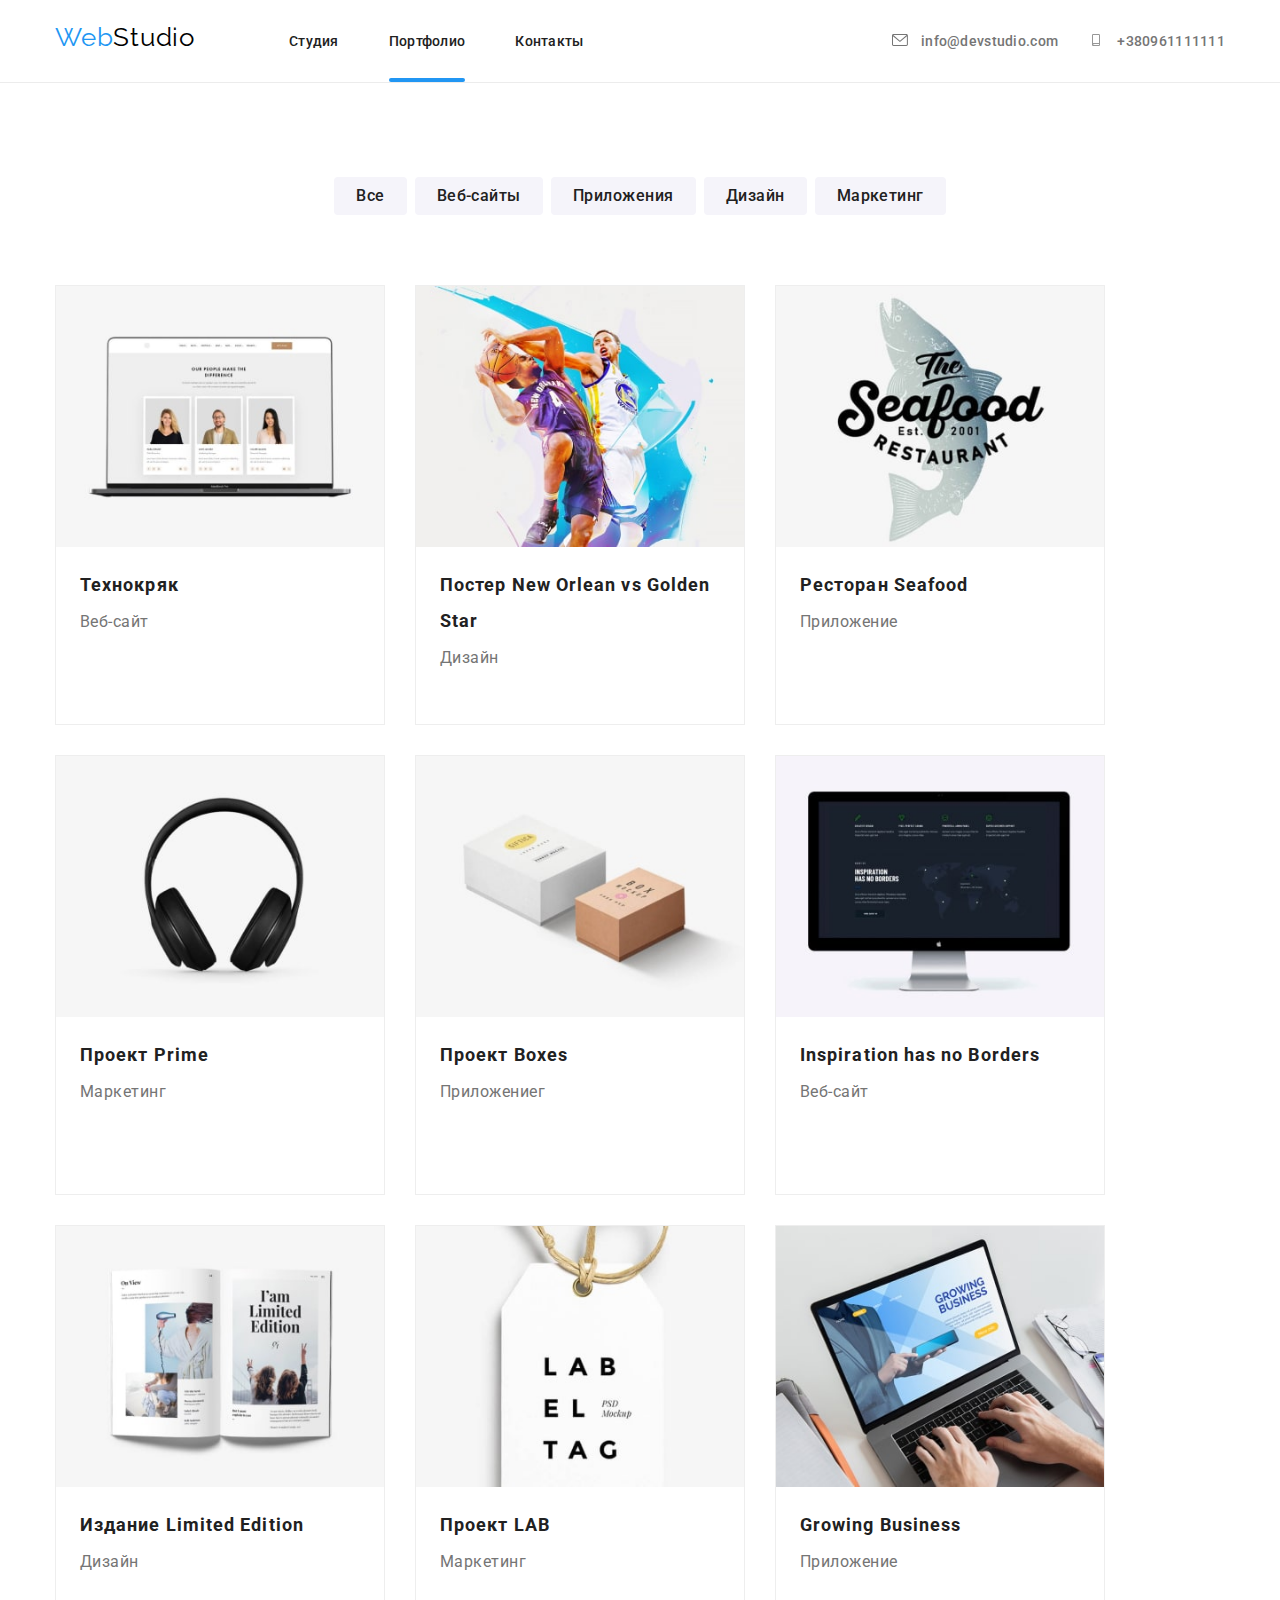
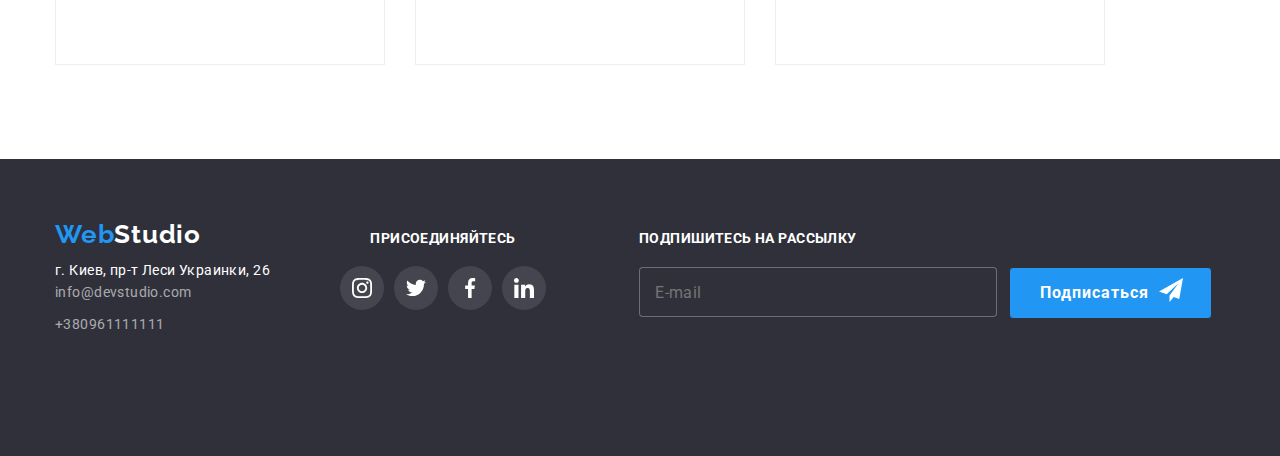
==== commit 67436408: "finished  hw-8" ====
--- a/portfolio.html
+++ b/portfolio.html
@@ -39,10 +39,10 @@
                     </button>
                     <ul class="list mobile-menu__list">
                         <li class="mobile-menu__item">
-                            <a class="mobile-menu__link" href="">Студия</a>
+                            <a class="mobile-menu__link" href="/index.html">Студия</a>
                         </li>
                         <li class="mobile-menu__item">
-                            <a class="mobile-menu__link current" href="">Портфолио</a>
+                            <a class="mobile-menu__link" href="./portfolio.html">Портфолио</a>
                         </li>
                         <li class="mobile-menu__item">
                             <a class="mobile-menu__link" href="">Контакты</a>
@@ -76,10 +76,10 @@
 
                 <ul class="list nav__list">
                     <li class="nav__item">
-                        <a class="nav__link  current " href="./index.html">Студия</a>
+                        <a class="nav__link" href="./index.html">Студия</a>
                     </li>
                     <li class="nav__item">
-                        <a class="nav__link" href="./portfolio.html">Портфолио</a>
+                        <a class="nav__link current" href="./portfolio.html">Портфолио</a>
                     </li>
                     <li class="nav__item">
                         <a class="nav__link" href="">Контакты</a>
@@ -357,60 +357,63 @@
     <!-- Footer -->
     <footer class="footer ">
         <div class="conteiner footer-flex-wraper">
-            <div class="footer-logo-wraper">
-                <a class="footer-logo" href="./index.html">
-                    <span class="accent"> Web</span>Studio
-                </a>
-                <address class="address">
-                    <p class="address__text">г. Киев, пр-т Леси Украинки, 26</p>
-                    <ul class="list address__list">
-                        <li class="address__item">
-                            <a class="address__link" href="mailto:info@devstudio.com">info@devstudio.com</a>
-                        </li>
-                        <li class="address__item">
-                            <a class="address__link" href="tel:+380961111111">+380961111111</a>
-                        </li>
-                    </ul>
-                </address>
+            <div class="tablet-flex-wraper">
+                <div class="footer-logo-wraper">
+                    <a class="footer-logo" href="./index.html">
+                        <span class="accent"> Web</span>Studio
+                    </a>
+                    <address class="address">
+                        <p class="address__text">г. Киев, пр-т Леси Украинки, 26</p>
+                        <ul class="list address__list">
+                            <li class="address__item">
+                                <a class="address__link" href="mailto:info@devstudio.com">info@devstudio.com</a>
+                            </li>
+                            <li class="address__item">
+                                <a class="address__link" href="tel:+380961111111">+380961111111</a>
+                            </li>
+                        </ul>
+                    </address>
+                </div>
+                <div>
+                    <!--     Footer social section  -->
+                    <section class="footer-social">
+                        <h2 class="footer-social__title">присоединяйтесь</h2>
+                        <ul class="list footer-social__list">
+                            <li class="footer-social__item">
+                                <a class="footer-social__link" href="">
+                                    <svg class="footer-social__icon" width="20px" height="20px">
+                                        <use href="./css/sprite.svg#icon-instagram"></use>
+                                    </svg>
+                                </a>
+                            </li>
+                            <li class="footer-social__item">
+                                <a class="footer-social__link" href="">
+                                    <svg class="footer-social__icon" width="20px" height="20px">
+                                        <use href="./css/sprite.svg#icon-twitter"></use>
+                                    </svg>
+                                </a>
+                            </li>
+
+                            <li class="footer-social__item">
+                                <a class="footer-social__link" href="">
+                                    <svg class="footer-social__icon" width="20px" height="20px">
+                                        <use href="./css/sprite.svg#icon-facebook"></use>
+                                    </svg>
+                                </a>
+                            </li>
+
+                            <li class="footer-social__item">
+                                <a class="footer-social__link" href="">
+                                    <svg class="footer-social__icon" width="20px" height="20px">
+                                        <use href="./css/sprite.svg#icon-linkedin"></use>
+                                    </svg>
+                                </a>
+                            </li>
+                        </ul>
+                    </section>
+                </div>
             </div>
-            <div>
-                <!-- Footer social section -->
-                <section class="social-section">
-                    <h2 class="social-section__title">присоединяйтесь</h2>
-                    <ul class="list social-list">
-                        <li class="social-list__item">
-                            <a class="social-list__link" href="">
-                                <svg class="social-list__icon social-list__icon--white" width="20px" height="20px">
-                                    <use href="./css/sprite.svg#icon-instagram"></use>
-                                </svg>
-                            </a>
-                        </li>
-                        <li class="social-list__item">
-                            <a class="social-list__link" href="">
-                                <svg class="social-list__icon social-list__icon--white" width="20px" height="20px">
-                                    <use href="./css/sprite.svg#icon-twitter"></use>
-                                </svg>
-                            </a>
-                        </li>
-
-                        <li class="social-list__item">
-                            <a class="social-list__link" href="">
-                                <svg class="social-list__icon social-list__icon--white" width="20px" height="20px">
-                                    <use href="./css/sprite.svg#icon-facebook"></use>
-                                </svg>
-                            </a>
-                        </li>
-
-                        <li class="social-list__item">
-                            <a class="social-list__link" href="">
-                                <svg class="social-list__icon social-list__icon--white" width="20px" height="20px">
-                                    <use href="./css/sprite.svg#icon-linkedin"></use>
-                                </svg>
-                            </a>
-                        </li>
-                    </ul>
-                </section>
-            </div>
+
             <!-- Mailing section -->
             <section class="mailing">
                 <h2 class="mailing__title">Подпишитесь на рассылку</h2>
@@ -427,6 +430,7 @@
             </section>
         </div>
     </footer>
+    <script src="./js/menu.js"></script>
 </body>
 
 </html>--- a/css/main.min.css
+++ b/css/main.min.css
@@ -1,2 +1,2 @@
-:root{--main-text-color: #757575;--headers-link-color: #212121;--hero-adress-color: #ffffff;--footer-contakt-color: rgba(255, 255, 255, 0.6);--accent-color: #2196f3;--bgc-team-btn: #f5f4fa;--secondary-bgc: #e5e5e5;--employee-card-color: #ffffff;--icon-color: #afb1b8;--footer-bgc: #2f303a;--main-font-family: Roboto, sans-serif;--logo-font-family: Raleway, sans-serif}.list{list-style:none}a{text-decoration:none}h1,h2,h3,h4,h5,h6,p,ul{margin:0;padding:0}img{width:100%;display:block;height:auto}.accent{color:var(--accent-color)}.visually-hidden{clip:rect(0 0 0 0);clip-path:inset(50%);height:1px;overflow:hidden;position:absolute;white-space:nowrap;width:1px}.conteiner{max-width:100%;margin:0 auto;padding-left:15px;padding-right:15px}@media screen and (min-width: 480px){.conteiner{width:480px}}@media screen and (min-width: 768px){.conteiner{width:768px}}@media screen and (min-width: 1200px){.conteiner{width:1200px}}.current::after{position:absolute;bottom:0;left:0;display:inline-block;content:" ";width:100%;height:4px;background:var(--accent-color);border-radius:2px}.section{padding-top:50px;padding-bottom:50px}@media screena and (min-width: 480px){.section{padding-top:60px;padding-bottom:60px}}@media screena and (min-width: 768px){.section{padding-top:60px;padding-bottom:60px}}@media screena and (min-width: 1200px){.section{padding-top:94px;padding-bottom:94px}}.social-list{display:flex;justify-content:center}.social-list__item{width:44px;height:44px;border-radius:50%;margin-right:10px;background:var(--employee-card-color)}.social-list__item:last-child{margin-right:0}.social-list__link{width:100%;height:100%;display:flex;align-items:center;justify-content:center}.social-list__link:hover,.social-list__link:focus{background-color:var(--accent-color);border-radius:50%;transition-duration:250ms;transition-timing-function:cubic-bezier(0.4, 0, 0.2, 1)}.social-list__link:hover .social-list__icon,.social-list__link:focus .social-list__icon{background-color:var(--accent-color);fill:var(--employee-card-color);transition-duration:250ms;transition-timing-function:cubic-bezier(0.4, 0, 0.2, 1)}.social-list__icon{fill:var(--icon-color)}.is-hidden{visibility:hidden;opacity:0;pointer-events:none}.backdrop{display:flex;justify-content:center;width:100vw;height:100vw;position:fixed;top:0;background:rgba(0,0,0,0.2)}.modal-form{position:absolute;width:290px;top:80px;padding:34px;background:var(--hero-adress-color);box-shadow:0px 1px 3px rgba(0,0,0,0.12),0px 1px 1px rgba(0,0,0,0.14),0px 2px 1px rgba(0,0,0,0.2);border-radius:4px}@media screen and (min-width: 480px){.modal-form{top:93px;width:450px;padding:40px}}@media screen and (min-width: 480px){.modal-form{top:208px}}@media screen and (min-width: 1200px){.modal-form{top:221px;width:528px}}.modal-close-btn{display:flex;align-items:center;position:absolute;right:8px;top:8px;border-radius:50%;background:#ffffff;border:1px solid rgba(0,0,0,0.1);width:30px;height:30px;cursor:pointer}.modal-close-btn:hover,.modal-close-btn:focus{fill:var(--accent-color)}.call-form_title{font-size:14px;font-weight:700;text-align:center;letter-spacing:0.03em;margin-bottom:20px;color:var(--headers-link-color)}@media screen and (min-width: 480px){.call-form_title{font-size:20px;line-height:1.15;margin-bottom:30px}}.call-form__label{font-size:12px;line-height:1.16;letter-spacing:0.01em;margin-bottom:4px;color:var(--main-text-color)}.call-form__input{display:block;margin-bottom:28px;width:100%;height:40px;padding:12px 42px;border:1px solid rgba(33,33,33,0.2);border-radius:4px}.call-form__input:hover,.call-form__input:focus{border:none;outline:1px solid var(--accent-color);transition-duration:250ms;transition-timing-function:cubic-bezier(0.4, 0, 0.2, 1)}.call-form__input:hover+.call-form__icon,.call-form__input:focus+.call-form__icon{fill:var(--accent-color)}.call-form__wraper{display:block;position:relative}.call-form__icon{position:absolute;top:50%;transform:translateY(-50%);left:12px}.call-form__textarea{display:block;width:100%;height:120px;resize:none;margin-bottom:20px;font-size:14px;line-height:1.14;letter-spacing:0.01em;color:rgba(117,117,117,0.5);padding:12px 16px;margin-bottom:20px;border:1px solid rgba(33,33,33,0.2);box-sizing:border-box;border-radius:4px}.call-form__textarea:hover,.call-form__textarea:focus{outline:1px solid var(--accent-color);transition-duration:250ms;transition-timing-function:cubic-bezier(0.4, 0, 0.2, 1)}.checkbox__wraper{position:relative;margin-bottom:30px}.checkbox-icon-wreper{position:absolute}.checkbox__label{display:flex;align-items:center;font-size:11px;line-height:1.16;letter-spacing:0.03em;color:var(--main-text-color)}.checkbox__label:hover,.checkbox__label:focus{cursor:pointer;transition-duration:250ms;transition-timing-function:cubic-bezier(0.4, 0, 0.2, 1)}@media screen and (min-width: 480px){.checkbox__label{font-size:12px;line-height:1.16}}@media screen and (min-width: 1200px){.checkbox__label{font-size:14px;line-height:1.7}}.checkbox__label .checkbox{display:flex;justify-content:center;align-items:center;width:16px;height:15px;margin-right:7px;border:1px solid #000000;border-radius:2px}.checkbox__icon{fill:#ffffff}.checkbox__input:checked+.checkbox__label .checkbox{border:none;background-color:var(--accent-color)}.checkbox-link{font-size:11px;line-height:1.16;letter-spacing:0.03em;text-decoration-line:underline;margin-left:1px;color:var(--accent-color)}@media screen and (min-width: 480px){.checkbox-link{font-size:12px;line-height:1.16;margin-left:2px}}@media screen and (min-width: 1200px){.checkbox-link{font-size:14px;line-height:1.7}}.checkbox_btn{display:block;margin:0 auto;padding:10px 55px;font-weight:700;font-size:16px;line-height:1.9;letter-spacing:0.06em;background:var(--accent-color);box-shadow:0px 4px 4px rgba(0,0,0,0.15);border:none;border-radius:4px;color:#ffffff}.checkbox_btn:hover,.checkbox_btn:focus{cursor:pointer;box-shadow:0px 3px 1px rgba(0,0,0,0.1),0px 1px 2px rgba(0,0,0,0.08),0px 2px 2px rgba(0,0,0,0.12);transition-duration:250ms;transition-timing-function:cubic-bezier(0.4, 0, 0.2, 1)}.header-line{border-bottom:1px solid #ececec}.address{font-style:normal;font-size:14px;line-height:1.7;letter-spacing:0.03em;display:flex;flex-direction:column;align-items:center;margin-bottom:40px}@media screen and (min-width: 480px){.address{margin-bottom:60px}}@media screen and (min-width: 1200px){.address{display:block}}.address__text{font-size:12px;line-height:1.5px;text-align:center;letter-spacing:0.03em;margin-bottom:8px;color:var(--hero-adress-color)}@media screen and (min-width: 480px){.address__text{font-size:14px;line-height:1.7px}}@media screen and (min-width: 1200px){.address__text{margin-bottom:9px}}.address__link{font-size:12px;line-height:1.5;text-align:center;letter-spacing:0.03em;color:rgba(255,255,255,0.6)}@media screen and (min-width: 480px){.address__link{font-size:14px;line-height:1.7}}.address__item{margin-bottom:8px}.address__item:last-child{margin-bottom:0}.address__link{color:var(--footer-contakt-color)}.mailing{display:flex;flex-direction:column;align-items:center}@media screen and (min-width: 1200px){.mailing{display:block}}.mailing__title{font-weight:700;font-size:12px;line-height:1;letter-spacing:0.03em;text-transform:uppercase;margin-bottom:18px;color:#ffffff}@media screen and (min-width: 480px){.mailing__title{font-weight:700;font-size:14px;line-height:1.14;letter-spacing:0.03em;text-transform:uppercase;margin-bottom:20px}}.mailing__wraper{display:flex;flex-direction:column;align-items:center}@media screen and (min-width: 1200px){.mailing__wraper{flex-direction:row;align-items:baseline}}.mailing__input{font-size:16px;line-height:1.25;letter-spacing:0.03em;color:rgba(255,255,255,0.6);width:290px;height:40px;padding:15px;margin-bottom:15px;background-color:var(--footer-bgc);border:1px solid rgba(255,255,255,0.3);border-radius:4px}@media screen and (min-width: 480px){.mailing__input{width:450px;height:50px;margin-bottom:20px}}@media screen and (min-width: 1200px){.mailing__input{width:358px;margin-right:12px;margin-bottom:0}}.mailing__btn{position:relative;font-weight:700;font-size:16px;line-height:1.9;text-align:center;letter-spacing:0.06em;cursor:pointer;padding:10px 62px 10px 30px;color:#ffffff;background:var(--accent-color);border-radius:4px;border:1px solid var(--footer-bgc)}.mailing__btn:hover,.mailing__btn:focus{transition-duration:250ms;transition-timing-function:cubic-bezier(0.4, 0, 0.2, 1)}.mailing__icon{position:absolute;right:28px}body{font-family:var(--main-font-family);color:var(--main-text-color)}@media screen and (min-width: 768px){.header-flex{display:flex;justify-content:space-between}}.header-logo__link{font-family:var(--logo-font-family);font-style:700;font-size:26px;line-height:1.2;letter-spacing:0.03em;padding-top:14px;padding-bottom:14px;color:#000000}@media screen and (min-width: 480px){.header-logo__link{padding-top:16px;padding-bottom:16px}}@media screen and (min-width: 768px){.header-logo__link{padding-top:26px;padding-bottom:26px}}@media screen and (min-width: 768px){.header-logo__link{padding-top:24px;padding-bottom:25px;margin-right:94px}}@media screen and (max-width: 480px){.header-logo__wraper{display:flex;justify-content:space-between}}.menu-btn{margin:right auto;border:none;background-color:#fff}@media screen and (min-width: 768px){.menu-btn{position:absolute;clip:rect(0 0 0 0);clip-path:inset(50%);height:1px;overflow:hidden;position:absolute;white-space:nowrap;width:1px}}.mobile-menu{position:absolute;top:0;right:0;width:320px;background-color:#fff;padding:38px 30px}@media screen and (min-width: 480px){.mobile-menu{width:480px;padding:48px 40px}}.mobile-menu__close{position:absolute;top:21px;right:25px;border:none;background-color:#fff}.mobile-menu-contact__list{margin-bottom:64px}.mobile-menu__list{margin-bottom:302px}.mobile-menu__item{margin-bottom:32px}.mobile-menu__item:last-child{margin-bottom:0}.mobile-menu__link{font-weight:500;font-size:40px;line-height:1.17;text-align:center;letter-spacing:0.02em;color:#212121}.mobile-menu__link:hover,.mobile-menu__link:focus{color:var(--accent-color)}.mobile-menu-contact__item{margin-bottom:32px}.mobile-menu-contact__item:last-child{margin-bottom:0}.mobile-menu-contact__link{font-weight:500;font-size:24px;line-height:28px;letter-spacing:0.02em;color:#757575}.mobile-menu-contact__link:hover,.mobile-menu-contact__link:focus{color:var(--accent-color)}.mobile-menu-social__list{display:flex}.mobile-menu-social__item{border-right:1px solid rgba(33,33,33,0.2);padding-right:10px;padding-left:10px}.mobile-menu-social__item:last-child{padding-right:0;border-right:none}.mobile-menu-social__item:first-child{padding-left:0}.mobile-menu-social__link{font-weight:500;font-size:18px;line-height:1.22;letter-spacing:0.02em;color:#2196f3}@media screen and (min-width: 768px){.nav{display:flex;align-items:baseline}}.nav__list{display:none}@media screen and (min-width: 768px){.nav__list{display:flex}}.nav__item{position:relative;padding-top:32px;padding-bottom:32px;margin-right:50px}.nav__item:last-child{margin-right:0}.nav__link{font-weight:500;font-size:14px;line-height:1.1;letter-spacing:0.02em}@media screen and (min-width: 768px){.nav__link{color:var(--headers-link-color)}.nav__link:hover,.nav__link:focus{color:var(--accent-color);transition-duration:250ms;transition-timing-function:cubic-bezier(0.4, 0, 0.2, 1)}}.contact-list{display:none}@media screen and (min-width: 768px){.contact-list{display:flex;flex-direction:column;padding-top:21px;padding-bottom:21px}}@media screen and (min-width: 1200px){.contact-list{flex-direction:row;padding-top:32px;padding-bottom:32px}}.contaсt-list__link{font-weight:500;font-size:14px;line-height:1.1px;letter-spacing:0.02em;color:var(--main-text-color)}@media screen and (min-width: 768px){.contaсt-list__link:hover,.contaсt-list__link:focus{color:var(--accent-color);fill:var(--accent-color);transition-duration:250ms;transition-timing-function:cubic-bezier(0.4, 0, 0.2, 1)}.contaсt-list__link:hover .contaсt-list__icon,.contaсt-list__link:focus .contaсt-list__icon{fill:var(--accent-color);transition-duration:250ms;transition-timing-function:cubic-bezier(0.4, 0, 0.2, 1)}}@media screen and (min-width: 768px){.contaсt-list__item{margin-bottom:10px}.contaсt-list__item:last-child{margin-bottom:0}}@media screen and (min-width: 768px) and (min-width: 1200px){.contaсt-list__item{margin-bottom:0;margin-right:30px}.contaсt-list__item:last-child{margin-bottom:unset}}.contaсt-list__item:last-child{margin-right:0}.contaсt-list__icon{width:16px;height:12px;margin-right:10px;fill:var(--main-text-color)}.hero-section{text-align:center;margin-left:auto;margin-right:auto;padding-top:100px;padding-bottom:100px;background-size:cover;background-image:linear-gradient(to right, rgba(47,48,58,0.4), rgba(47,48,58,0.4)),url(/images/Hero/overlay-mob-1x.jpg)}@media (min-device-pixel-ratio: 2), (-webkit-min-device-pixel-ratio: 2), (min-resolution: 192dpi), (min-resolution: 2dppx){.hero-section{background-image:linear-gradient(to right, rgba(47,48,58,0.4), rgba(47,48,58,0.4)),url(/images/Hero/overlay-mob-2x.jpg)}}@media screen and (min-width: 480px){.hero-section{padding-top:118px;padding-bottom:118px;background-image:linear-gradient(to right, rgba(47,48,58,0.4), rgba(47,48,58,0.4)),url(/images/Hero/overlay-mob-1x.jpg)}}@media screen and (min-width: 480px) and (min-device-pixel-ratio: 2), screen and (min-width: 480px) and (-webkit-min-device-pixel-ratio: 2), screen and (min-width: 480px) and (min-resolution: 192dpi), screen and (min-width: 480px) and (min-resolution: 2dppx){.hero-section{background-image:linear-gradient(to right, rgba(47,48,58,0.4), rgba(47,48,58,0.4)),url(/images/Hero/overlay-mob-2x.jpg)}}@media screen and (min-width: 768px){.hero-section{background-image:linear-gradient(to right, rgba(47,48,58,0.4), rgba(47,48,58,0.4)),url(/images/Hero/overlay-tablet-1x.jpg)}}@media screen and (min-width: 768px) and (min-device-pixel-ratio: 2), screen and (min-width: 768px) and (-webkit-min-device-pixel-ratio: 2), screen and (min-width: 768px) and (min-resolution: 192dpi), screen and (min-width: 768px) and (min-resolution: 2dppx){.hero-section{background-image:linear-gradient(to right, rgba(47,48,58,0.4), rgba(47,48,58,0.4)),url(/images/Hero/overlay-tablet-2x.jpg)}}@media screen and (min-width: 1200px){.hero-section{max-width:1600px;padding-top:200px;padding-bottom:200px;background-image:linear-gradient(to right, rgba(47,48,58,0.4), rgba(47,48,58,0.4)),url(/images/Hero/overlay-desktop-1x.jpg)}}@media screen and (min-width: 1200px) and (min-device-pixel-ratio: 2), screen and (min-width: 1200px) and (-webkit-min-device-pixel-ratio: 2), screen and (min-width: 1200px) and (min-resolution: 192dpi), screen and (min-width: 1200px) and (min-resolution: 2dppx){.hero-section{background-image:linear-gradient(to right, rgba(47,48,58,0.4), rgba(47,48,58,0.4)),url(/images/Hero/overlay-desktop-2x.jpg)}}.hero-section__heading{font-weight:900;font-size:20px;line-height:1.4;letter-spacing:0.06em;text-transform:uppercase;margin-bottom:25px;margin-left:auto;margin-right:auto;color:var(--hero-adress-color)}@media screen and (min-width: 480px){.hero-section__heading{font-weight:900;font-size:26px;line-height:1.6;max-width:360px;margin-bottom:30px}}@media screen and (min-width: 1200px){.hero-section__heading{font-size:44px;line-height:1.4;max-width:700px}}.hero-section__button{font-weight:700;font-size:12px;line-height:1.4;letter-spacing:0.06em;text-align:center;padding:10px 32px;box-shadow:0px 4px 4px rgba(0,0,0,0.15);border-radius:4px;border:none;color:var(--hero-adress-color);background-color:var(--accent-color)}@media screen and (min-width: 480px){.hero-section__button{font-size:16px;line-height:1.9}}@media screen and (min-width: 768px){.hero-section__button{cursor:pointer}}.benefits-section{padding-top:60px;padding-bottom:60px;color:var(--secondary-bgc)}@media screen and (min-width: 1200px){.benefits-section{padding-top:94px;padding-bottom:47px}}.benefits-list__header{font-weight:700;font-size:12px;line-height:0.8;letter-spacing:0.03em;text-align:center;margin-bottom:10px;text-transform:uppercase;color:var(--headers-link-color)}@media screen and (min-width: 480px){.benefits-list__header{font-size:14px;line-height:1.14}}@media screen and (min-width: 768px){.benefits-list__header{text-align:start}}@media screen and (min-width: 768px){.benefits-list{display:flex;flex-wrap:wrap}}@media screen and (min-width: 1200px){.benefits-list{display:flex;justify-content:center}}.benefits-list__item{margin-bottom:30px}.benefits-list__item:last-child{margin-bottom:0}@media screen and (min-width: 768px){.benefits-list__item{width:350px;margin-right:30px}.benefits-list__item:nth-child(even){margin-right:0}.benefits-list__item:nth-last-child(-n+2){margin-bottom:0}}@media screen and (min-width: 768px) and (min-width: 1200px){.benefits-list__item{width:270px;margin-bottom:0}.benefits-list__item:nth-child(even){margin-right:30px}.benefits-list__item:last-child{margin-right:0}}.benefits-list__item .benefits-list__wraper{width:297px;height:120px;display:flex;align-items:center;justify-content:center;border-radius:4px;margin-bottom:30px;background:#f5f4fa}@media screen and (min-width: 480px){.benefits-list__item .benefits-list__wraper{width:450px}}@media screen and (min-width: 768px){.benefits-list__item .benefits-list__wraper{width:350px}}@media screen and (min-width: 1200px){.benefits-list__item .benefits-list__wraper{width:100%}}.benefits-list__item .benefits-list__text{font-size:12px;line-height:1.4;letter-spacing:0.03em;color:var(--main-text-color)}@media screen and (min-width: 480px){.benefits-list__item .benefits-list__text{font-size:14px;line-height:1.7}}.our-direction{padding-top:47px;padding-bottom:94px;color:var(--secondary-bgc)}.direction-list{display:flex}.direction-list__item{margin-right:30px}.direction-list__item:last-child{margin-right:0}.direction-list__wraper{position:relative}.direction-list__text{position:absolute;display:flex;align-items:center;justify-content:center;font-family:var(--main-font-family);font-weight:700;font-size:14px;line-height:1.14;letter-spacing:0.03em;text-transform:uppercase;width:100%;min-height:70px;bottom:0;color:var(--hero-adress-color);background:rgba(47,48,58,0.8)}.our-direction__titlle{font-weight:700;font-size:36px;line-height:1.2;letter-spacing:0.03em;margin-bottom:50px;text-align:center;color:var(--headers-link-color)}.team{background-color:var(--bgc-team-btn)}.team__title{font-size:24px;line-height:1;margin-bottom:25px;letter-spacing:0.03em;text-align:center;color:var(--headers-link-color)}@media screen and (min-width: 480px){.team__title{font-size:28px;line-height:1.17;letter-spacing:0.03em;margin-bottom:30px}}@media screen and (min-width: 768px){.team-list{display:flex;flex-wrap:wrap}}@media screen and (min-width: 1200px){.team-list{display:flex;flex-wrap:nowrap}}.team-list__item{text-align:center;background:var(--employee-card-color);box-shadow:0px 1px 3px rgba(0,0,0,0.12),0px 1px 1px rgba(0,0,0,0.14),0px 2px 1px rgba(0,0,0,0.2);border-radius:0px 0px 4px 4px;margin-bottom:30px}.team-list__item:last-child{margin-right:0}.team-list__item:last-child{margin-bottom:0}@media screen and (min-width: 768px){.team-list__item{width:354px;height:536px;margin-right:30px;margin-bottom:30px}.team-list__item:nth-child(even){margin-right:0}.team-list__item:nth-last-child(-n+2){margin-bottom:0}}@media screen and (min-width: 1200px){.team-list__item{flex-basis:calc(100% / 4 - 30px);height:100%;margin-bottom:0}.team-list__item:nth-child(even){margin-right:30px}.team-list__item:nth-last-child(-n+2){margin-bottom:unset}.team-list__item:last-child{margin-right:0}}.team-card__members{font-size:14px;line-height:1;letter-spacing:0.03em;margin-bottom:10px;color:var(--headers-link-color)}@media screen and (min-width: 480px){.team-card__members{font-size:16px;line-height:1.2;font-weight:500}}.team-card__text{font-size:14px;line-height:1;letter-spacing:0.03em;margin-bottom:16px;color:var(--main-text-color)}@media screen and (min-width: 480px){.team-card__text{font-size:16px;line-height:1.2}}.team-card{padding-top:30px;padding-bottom:24px}@media screen and (min-width: 1200px){.team-card{padding-bottom:30px}}.clients__title{font-size:20px;line-height:1;text-align:center;letter-spacing:0.03em;margin-bottom:25px;color:var(--headers-link-color)}@media screen and (min-width: 480px){.clients__title{font-weight:700;font-size:28px;line-height:1.17;text-align:center;letter-spacing:0.03em;margin-bottom:30px}}@media screen and (min-width: 1200px){.clients__title{font-size:36px;line-height:1.7;margin-bottom:50px}}.clients-list{display:flex;flex-wrap:wrap;justify-content:center}.clients-list__item{height:92px;width:135px;margin-right:10px;margin-bottom:20px;border:1px solid var(--icon-color);border-radius:4px}.clients-list__item:nth-child(even){margin-right:0}.clients-list__item:hover,.clients-list__item:focus{border:1px solid var(--accent-color);transition-duration:250ms;transition-timing-function:cubic-bezier(0.4, 0, 0.2, 1)}.clients-list__item:hover .clients-list__icon,.clients-list__item:focus .clients-list__icon{fill:var(--accent-color);transition-duration:250ms;transition-timing-function:cubic-bezier(0.4, 0, 0.2, 1)}@media screen and (min-width: 480px){.clients-list__item{width:210px;margin-right:30px;margin-bottom:30px}.clients-list__item:nth-child(even){margin-right:0}.clients-list__item:nth-last-child(-n+2){margin-bottom:0}}@media screen and (min-width: 768px){.clients-list__item{width:226px}.clients-list__item:nth-child(even){margin-right:30px}.clients-list__item:nth-last-child(-n+2){margin-bottom:unset}.clients-list__item:nth-child(3n+3){margin-right:0}.clients-list__item:nth-last-child(-n+3){margin-bottom:0}}@media screen and (min-width: 1200px){.clients-list__item{width:170px;margin-bottom:0}.clients-list__item:nth-child(3n+3){margin-right:30px}.clients-list__item:last-child{margin-right:0}.clients-list__item:nth-last-child(-n+3){margin-bottom:0}}.clients-list__link{width:100%;height:100%;display:flex;align-items:center;justify-content:center;fill:var(--icon-color)}.footer{padding-top:60px;padding-bottom:60px;background-color:var(--footer-bgc)}@media screen and (min-width: 1200px){.footer-flex-wraper{display:flex;align-items:baseline}}@media screen and (min-width: 768px){.tablet-flex-wraper{display:flex;justify-content:space-around}}@media screen and (min-width: 1200px){.tablet-flex-wraper{justify-content:unset;align-items:baseline}}.footer-logo-wraper{display:flex;flex-direction:column;align-items:center}@media screen and (min-width: 1200px){.footer-logo-wraper{display:block;margin-right:70px}}.footer-logo{display:inline-block;font-family:var(--logo-font-family);font-weight:700;font-size:22px;line-height:1;text-align:center;letter-spacing:0.03em;margin-bottom:15px;color:#ffffff}@media screen and (min-width: 480px){.footer-logo{font-size:24px;line-height:1.16;margin-bottom:20px}}@media screen and (min-width: 1200px){.footer-logo{font-size:26px;line-height:1.2;margin-bottom:20px}}.footer-social{display:flex;flex-direction:column;align-items:center}@media screen and (min-width: 1200px){.footer-social{margin-right:93px}}.footer-social__title{font-weight:700;font-size:12px;line-height:1;letter-spacing:0.03em;text-transform:uppercase;margin-bottom:18px;color:#ffffff}@media screen and (min-width: 480px){.footer-social__title{font-size:14px;line-height:1.15;margin-bottom:20px}}.footer-social__list{display:flex;margin-bottom:45px}@media screen and (min-width: 480px){.footer-social__list{margin-bottom:60px}}.footer-social__item{width:44px;height:44px;border-radius:50%;margin-right:10px;background:rgba(255,255,255,0.1)}.footer-social__item:last-child{margin-right:0}.footer-social__link{width:100%;height:100%;display:flex;align-items:center;justify-content:center}.footer-social__link:hover,.footer-social__link :focus{border-radius:50%;background:var(--accent-color);transition-duration:250ms;transition-timing-function:cubic-bezier(0.4, 0, 0.2, 1)}.footer-social__icon{fill:var(--hero-adress-color)}.portfolio-title{display:none}.portfolio-nav{display:flex;flex-wrap:wrap}@media screen and (min-width: 768px){.portfolio-nav{flex-wrap:nowrap;justify-content:center}}.portfolio-nav__item{margin-right:8px;margin-bottom:15px}.portfolio-nav__item:nth-child(even){margin-right:0}.portfolio-nav__item:last-child{margin-bottom:0}@media screen and (min-width: 480px){.portfolio-nav__item:nth-child(even){margin-right:8px}.portfolio-nav__item:last-child{margin-bottom:unset}.portfolio-nav__item:nth-child(3n+3){margin-right:0}.portfolio-nav__item:nth-last-child(-n+2){margin-bottom:0}}@media screen and (min-width: 768px){.portfolio-nav__item:nth-child(even){margin-right:8px}.portfolio-nav__item:nth-child(3n+3){margin-right:8px}.portfolio-nav__item:nth-last-child(-n+2){margin-bottom:unset}}.portfolio-nav__btn{font-weight:500;font-size:16px;line-height:1.6;letter-spacing:0.03em;padding:6px 22px;text-align:center;cursor:pointer;border-radius:4px;border:none;color:var(--headers-link-color);background-color:var(--bgc-team-btn)}.portfolio-nav__btn:hover,.portfolio-nav__btn:focus{color:var(--hero-adress-color);background-color:var(--accent-color);box-shadow:0px 3px 1px rgba(0,0,0,0.1),0px 1px 2px rgba(0,0,0,0.08),0px 2px 2px rgba(0,0,0,0.12);transition-duration:250ms;transition-timing-function:cubic-bezier(0.4, 0, 0.2, 1)}.work-examples{display:flex;flex-wrap:wrap;justify-content:center}@media screen and (min-width: 768px){.work-examples{justify-content:normal}}.work-examples-item{width:290px;margin-bottom:20px;background:var(--employee-card-color);border:1px solid #eeeeee}.work-examples-item:last-child{margin-bottom:0}@media screen and (min-width: 480px){.work-examples-item{width:450px;height:404px;margin-bottom:30px}}@media screen and (min-width: 768px){.work-examples-item{width:354px;height:440px;margin-bottom:30px;margin-right:30px}.work-examples-item:nth-child(even){margin-right:0}.work-examples-item:last-child{margin-bottom:0}}@media screen and (min-width: 1200px){.work-examples-item{flex-basis:calc(100% / 3 - 60px)}.work-examples-item:nth-child(even){margin-right:30px}.work-examples-item:last-child{margin-bottom:unset}.work-examples-item:nth-last-child(-n+3){margin-bottom:0}}.work-examples-item:hover,.work-examples-item:focus{box-shadow:0px 3px 1px rgba(0,0,0,0.1),0px 1px 2px rgba(0,0,0,0.08),0px 2px 2px rgba(0,0,0,0.12);transition-duration:250ms;transition-timing-function:cubic-bezier(0.4, 0, 0.2, 1)}.work-examples-item:hover .work-text-overlay{transform:translateY(0);transition:transform 300ms linear}.card-description-conteiner{position:relative;overflow:hidden;display:flex;justify-content:center}.work-text-overlay{position:absolute;top:0;left:0;font-size:18px;line-height:1.56;letter-spacing:0.03em;color:var(--hero-adress-color);background:rgba(33,150,243,0.9);height:100%;padding:63px 24px;transform:translateY(100%);transition:transform 300ms linear}.work-examples-description{padding:20px 24px}.work-examples-title{font-weight:700;font-size:18px;line-height:2;letter-spacing:0.06em;margin-bottom:4px;color:var(--headers-link-color)}.work-examples-text{font-size:16px;line-height:1.9;letter-spacing:0.03em;color:var(--main-text-color)}
+:root{--main-text-color: #757575;--headers-link-color: #212121;--hero-adress-color: #ffffff;--footer-contakt-color: rgba(255, 255, 255, 0.6);--accent-color: #2196f3;--bgc-team-btn: #f5f4fa;--secondary-bgc: #e5e5e5;--employee-card-color: #ffffff;--icon-color: #afb1b8;--footer-bgc: #2f303a;--main-font-family: Roboto, sans-serif;--logo-font-family: Raleway, sans-serif}.list{list-style:none}a{text-decoration:none}h1,h2,h3,h4,h5,h6,p,ul{margin:0;padding:0}img{width:100%;display:block;height:auto}.accent{color:var(--accent-color)}.visually-hidden{clip:rect(0 0 0 0);clip-path:inset(50%);height:1px;overflow:hidden;position:absolute;white-space:nowrap;width:1px}.conteiner{max-width:100%;margin:0 auto;padding-left:15px;padding-right:15px}@media screen and (min-width: 480px){.conteiner{width:480px}}@media screen and (min-width: 768px){.conteiner{width:768px}}@media screen and (min-width: 1200px){.conteiner{width:1200px}}.current::after{position:absolute;bottom:0;left:0;display:inline-block;content:" ";width:100%;height:4px;background:var(--accent-color);border-radius:2px}.section{padding-top:50px;padding-bottom:50px}@media screen and (min-width: 480px){.section{padding-top:60px;padding-bottom:60px}}@media screen and (min-width: 768px){.section{padding-top:60px;padding-bottom:60px}}@media screen and (min-width: 1200px){.section{padding-top:94px;padding-bottom:94px}}.social-list{display:flex;justify-content:center}.social-list__item{width:44px;height:44px;border-radius:50%;margin-right:10px;background:var(--employee-card-color)}.social-list__item:last-child{margin-right:0}.social-list__link{width:100%;height:100%;display:flex;align-items:center;justify-content:center}.social-list__link:hover,.social-list__link:focus{background-color:var(--accent-color);border-radius:50%;transition-duration:250ms;transition-timing-function:cubic-bezier(0.4, 0, 0.2, 1)}.social-list__link:hover .social-list__icon,.social-list__link:focus .social-list__icon{background-color:var(--accent-color);fill:var(--employee-card-color);transition-duration:250ms;transition-timing-function:cubic-bezier(0.4, 0, 0.2, 1)}.social-list__icon{fill:var(--icon-color)}.is-hidden{visibility:hidden;opacity:0;pointer-events:none}.backdrop{display:flex;justify-content:center;width:100vw;height:100vw;position:fixed;top:0;background:rgba(0,0,0,0.2)}.modal-form{position:absolute;width:290px;top:80px;padding:34px;background:var(--hero-adress-color);box-shadow:0px 1px 3px rgba(0,0,0,0.12),0px 1px 1px rgba(0,0,0,0.14),0px 2px 1px rgba(0,0,0,0.2);border-radius:4px}@media screen and (min-width: 480px){.modal-form{top:93px;width:450px;padding:40px}}@media screen and (min-width: 768px){.modal-form{top:208px}}@media screen and (min-width: 1200px){.modal-form{top:221px;width:528px}}.modal-close-btn{display:flex;align-items:center;position:absolute;right:8px;top:8px;border-radius:50%;background:#ffffff;border:1px solid rgba(0,0,0,0.1);width:30px;height:30px;cursor:pointer}.modal-close-btn:hover,.modal-close-btn:focus{fill:var(--accent-color)}.call-form_title{font-size:14px;font-weight:700;text-align:center;letter-spacing:0.03em;margin-bottom:20px;color:var(--headers-link-color)}@media screen and (min-width: 480px){.call-form_title{font-size:20px;line-height:1.15;margin-bottom:30px}}.call-form__label{font-size:12px;line-height:1.16;letter-spacing:0.01em;margin-bottom:4px;color:var(--main-text-color)}.call-form__input{display:block;margin-bottom:28px;width:100%;height:40px;padding:12px 42px;border:1px solid rgba(33,33,33,0.2);border-radius:4px}.call-form__input:hover,.call-form__input:focus{border:none;outline:1px solid var(--accent-color);transition-duration:250ms;transition-timing-function:cubic-bezier(0.4, 0, 0.2, 1)}.call-form__input:hover+.call-form__icon,.call-form__input:focus+.call-form__icon{fill:var(--accent-color)}.call-form__wraper{display:block;position:relative}.call-form__icon{position:absolute;top:50%;transform:translateY(-50%);left:12px}.call-form__textarea{display:block;width:100%;height:120px;resize:none;margin-bottom:20px;font-size:14px;line-height:1.14;letter-spacing:0.01em;color:rgba(117,117,117,0.5);padding:12px 16px;margin-bottom:20px;border:1px solid rgba(33,33,33,0.2);box-sizing:border-box;border-radius:4px}.call-form__textarea:hover,.call-form__textarea:focus{outline:1px solid var(--accent-color);transition-duration:250ms;transition-timing-function:cubic-bezier(0.4, 0, 0.2, 1)}.checkbox__wraper{position:relative;margin-bottom:30px}.checkbox-icon-wreper{position:absolute}.checkbox__label{display:flex;align-items:center;font-size:11px;line-height:1.16;letter-spacing:0.03em;color:var(--main-text-color)}.checkbox__label:hover,.checkbox__label:focus{cursor:pointer;transition-duration:250ms;transition-timing-function:cubic-bezier(0.4, 0, 0.2, 1)}@media screen and (min-width: 480px){.checkbox__label{font-size:12px;line-height:1.16}}@media screen and (min-width: 1200px){.checkbox__label{font-size:14px;line-height:1.7}}.checkbox__label .checkbox{display:flex;justify-content:center;align-items:center;width:16px;height:15px;margin-right:7px;border:1px solid #000000;border-radius:2px}.checkbox__icon{fill:#ffffff}.checkbox__input:checked+.checkbox__label .checkbox{border:none;background-color:var(--accent-color)}.checkbox-link{font-size:11px;line-height:1.16;letter-spacing:0.03em;text-decoration-line:underline;margin-left:1px;color:var(--accent-color)}@media screen and (min-width: 480px){.checkbox-link{font-size:12px;line-height:1.16;margin-left:2px}}@media screen and (min-width: 1200px){.checkbox-link{font-size:14px;line-height:1.7}}.checkbox_btn{display:block;margin:0 auto;padding:10px 55px;font-weight:700;font-size:16px;line-height:1.9;letter-spacing:0.06em;background:var(--accent-color);box-shadow:0px 4px 4px rgba(0,0,0,0.15);border:none;border-radius:4px;color:#ffffff}.checkbox_btn:hover,.checkbox_btn:focus{cursor:pointer;box-shadow:0px 3px 1px rgba(0,0,0,0.1),0px 1px 2px rgba(0,0,0,0.08),0px 2px 2px rgba(0,0,0,0.12);transition-duration:250ms;transition-timing-function:cubic-bezier(0.4, 0, 0.2, 1)}.header-line{border-bottom:1px solid #ececec}.address{font-style:normal;font-size:14px;line-height:1.7;letter-spacing:0.03em;display:flex;flex-direction:column;align-items:center;margin-bottom:40px}@media screen and (min-width: 480px){.address{margin-bottom:60px}}@media screen and (min-width: 1200px){.address{display:block}}.address__text{font-size:12px;line-height:1.5px;text-align:center;letter-spacing:0.03em;margin-bottom:8px;color:var(--hero-adress-color)}@media screen and (min-width: 480px){.address__text{font-size:14px;line-height:1.7px}}@media screen and (min-width: 1200px){.address__text{margin-bottom:9px}}.address__link{font-size:12px;line-height:1.5;text-align:center;letter-spacing:0.03em;color:rgba(255,255,255,0.6)}@media screen and (min-width: 480px){.address__link{font-size:14px;line-height:1.7}}.address__item{margin-bottom:8px}.address__item:last-child{margin-bottom:0}.address__link{color:var(--footer-contakt-color)}.mailing{display:flex;flex-direction:column;align-items:center}@media screen and (min-width: 1200px){.mailing{display:block}}.mailing__title{font-weight:700;font-size:12px;line-height:1;letter-spacing:0.03em;text-transform:uppercase;margin-bottom:18px;color:#ffffff}@media screen and (min-width: 480px){.mailing__title{font-weight:700;font-size:14px;line-height:1.14;letter-spacing:0.03em;text-transform:uppercase;margin-bottom:20px}}.mailing__wraper{display:flex;flex-direction:column;align-items:center}@media screen and (min-width: 1200px){.mailing__wraper{flex-direction:row;align-items:baseline}}.mailing__input{font-size:16px;line-height:1.25;letter-spacing:0.03em;color:rgba(255,255,255,0.6);width:290px;height:40px;padding:15px;margin-bottom:15px;background-color:var(--footer-bgc);border:1px solid rgba(255,255,255,0.3);border-radius:4px}@media screen and (min-width: 480px){.mailing__input{width:450px;height:50px;margin-bottom:20px}}@media screen and (min-width: 1200px){.mailing__input{width:358px;margin-right:12px;margin-bottom:0}}.mailing__btn{position:relative;font-weight:700;font-size:16px;line-height:1.9;text-align:center;letter-spacing:0.06em;cursor:pointer;padding:10px 62px 10px 30px;color:#ffffff;background:var(--accent-color);border-radius:4px;border:1px solid var(--footer-bgc)}.mailing__btn:hover,.mailing__btn:focus{transition-duration:250ms;transition-timing-function:cubic-bezier(0.4, 0, 0.2, 1)}.mailing__icon{position:absolute;right:28px}body{font-family:var(--main-font-family);color:var(--main-text-color)}@media screen and (min-width: 768px){.header-flex{display:flex;justify-content:space-between}}.header-logo__link{font-family:var(--logo-font-family);font-style:700;font-size:26px;line-height:1.2;letter-spacing:0.03em;padding-top:14px;padding-bottom:14px;color:#000000}@media screen and (min-width: 480px){.header-logo__link{padding-top:16px;padding-bottom:16px}}@media screen and (min-width: 768px){.header-logo__link{padding-top:26px;padding-bottom:26px}}@media screen and (min-width: 768px){.header-logo__link{padding-top:24px;padding-bottom:25px;margin-right:94px}}@media screen and (max-width: 480px){.header-logo__wraper{display:flex;justify-content:space-between}}.menu-btn{margin:right auto;border:none;background-color:#fff}@media screen and (min-width: 768px){.menu-btn{position:absolute;clip:rect(0 0 0 0);clip-path:inset(50%);height:1px;overflow:hidden;position:absolute;white-space:nowrap;width:1px}}.mobile-menu{z-index:99;position:absolute;top:0;right:0;width:320px;background-color:#fff;padding:38px 30px}@media screen and (min-width: 480px){.mobile-menu{width:480px;padding:48px 40px}}.mobile-menu__close{position:absolute;top:21px;right:25px;border:none;background-color:#fff}.mobile-menu-contact__list{margin-bottom:64px}.mobile-menu__list{margin-bottom:250px}@media screen and (min-width: 480px){.mobile-menu__list{margin-bottom:302px}}.mobile-menu__item{margin-bottom:32px}.mobile-menu__item:last-child{margin-bottom:0}.mobile-menu__link{font-size:30px;line-height:1.1;letter-spacing:0.02em;color:#212121}.mobile-menu__link:hover,.mobile-menu__link:focus{color:var(--accent-color)}@media screen and (min-width: 480px){.mobile-menu__link{font-weight:500;font-size:40px;line-height:1.17}}.mobile-menu__icon:hover,.mobile-menu__icon:focus{fill:var(--accent-color)}.mobile-menu-contact__item{margin-bottom:32px}.mobile-menu-contact__item:last-child{margin-bottom:0}.mobile-menu-contact__link{font-size:18px;line-height:1;letter-spacing:0.02em;color:#757575}.mobile-menu-contact__link:hover,.mobile-menu-contact__link:focus{color:var(--accent-color)}@media screen and (min-width: 480px){.mobile-menu-contact__link{font-weight:500;font-size:24px;line-height:1.16}}.mobile-menu-social__list{display:flex}.mobile-menu-social__item{border-right:1px solid rgba(33,33,33,0.2);padding-right:10px;padding-left:10px}.mobile-menu-social__item:last-child{padding-right:0;border-right:none}.mobile-menu-social__item:first-child{padding-left:0}.mobile-menu-social__link{font-size:12px;line-height:1.1;letter-spacing:0.02em;color:#2196f3}@media screen and (min-width: 480px){.mobile-menu-social__link{font-weight:500;font-size:18px;line-height:1.22}}@media screen and (min-width: 768px){.nav{display:flex;align-items:baseline}}.nav__list{display:none}@media screen and (min-width: 768px){.nav__list{display:flex}}.nav__item{position:relative;padding-top:32px;padding-bottom:32px;margin-right:50px}.nav__item:last-child{margin-right:0}.nav__link{font-weight:500;font-size:14px;line-height:1.1;letter-spacing:0.02em}@media screen and (min-width: 768px){.nav__link{color:var(--headers-link-color)}.nav__link:hover,.nav__link:focus{color:var(--accent-color);transition-duration:250ms;transition-timing-function:cubic-bezier(0.4, 0, 0.2, 1)}}.contact-list{display:none}@media screen and (min-width: 768px){.contact-list{display:flex;flex-direction:column;padding-top:21px;padding-bottom:21px}}@media screen and (min-width: 1200px){.contact-list{flex-direction:row;padding-top:32px;padding-bottom:32px}}.contaсt-list__link{font-weight:500;font-size:14px;line-height:1.1px;letter-spacing:0.02em;color:var(--main-text-color)}@media screen and (min-width: 768px){.contaсt-list__link:hover,.contaсt-list__link:focus{color:var(--accent-color);fill:var(--accent-color);transition-duration:250ms;transition-timing-function:cubic-bezier(0.4, 0, 0.2, 1)}.contaсt-list__link:hover .contaсt-list__icon,.contaсt-list__link:focus .contaсt-list__icon{fill:var(--accent-color);transition-duration:250ms;transition-timing-function:cubic-bezier(0.4, 0, 0.2, 1)}}@media screen and (min-width: 768px){.contaсt-list__item{margin-bottom:10px}.contaсt-list__item:last-child{margin-bottom:0}}@media screen and (min-width: 768px) and (min-width: 1200px){.contaсt-list__item{margin-bottom:0;margin-right:30px}.contaсt-list__item:last-child{margin-bottom:unset}}.contaсt-list__item:last-child{margin-right:0}.contaсt-list__icon{width:16px;height:12px;margin-right:10px;fill:var(--main-text-color)}.hero-section{text-align:center;margin-left:auto;margin-right:auto;padding-top:100px;padding-bottom:100px;background-size:cover;background-image:linear-gradient(to right, rgba(47,48,58,0.4), rgba(47,48,58,0.4)),url(/images/Hero/overlay-mob-1x.jpg)}@media (min-device-pixel-ratio: 2), (-webkit-min-device-pixel-ratio: 2), (min-resolution: 192dpi), (min-resolution: 2dppx){.hero-section{background-image:linear-gradient(to right, rgba(47,48,58,0.4), rgba(47,48,58,0.4)),url(/images/Hero/overlay-mob-2x.jpg)}}@media screen and (min-width: 480px){.hero-section{padding-top:118px;padding-bottom:118px;background-image:linear-gradient(to right, rgba(47,48,58,0.4), rgba(47,48,58,0.4)),url(/images/Hero/overlay-mob-1x.jpg)}}@media screen and (min-width: 480px) and (min-device-pixel-ratio: 2), screen and (min-width: 480px) and (-webkit-min-device-pixel-ratio: 2), screen and (min-width: 480px) and (min-resolution: 192dpi), screen and (min-width: 480px) and (min-resolution: 2dppx){.hero-section{background-image:linear-gradient(to right, rgba(47,48,58,0.4), rgba(47,48,58,0.4)),url(/images/Hero/overlay-mob-2x.jpg)}}@media screen and (min-width: 768px){.hero-section{background-image:linear-gradient(to right, rgba(47,48,58,0.4), rgba(47,48,58,0.4)),url(/images/Hero/overlay-tablet-1x.jpg)}}@media screen and (min-width: 768px) and (min-device-pixel-ratio: 2), screen and (min-width: 768px) and (-webkit-min-device-pixel-ratio: 2), screen and (min-width: 768px) and (min-resolution: 192dpi), screen and (min-width: 768px) and (min-resolution: 2dppx){.hero-section{background-image:linear-gradient(to right, rgba(47,48,58,0.4), rgba(47,48,58,0.4)),url(/images/Hero/overlay-tablet-2x.jpg)}}@media screen and (min-width: 1200px){.hero-section{max-width:1600px;padding-top:200px;padding-bottom:200px;background-image:linear-gradient(to right, rgba(47,48,58,0.4), rgba(47,48,58,0.4)),url(/images/Hero/overlay-desktop-1x.jpg)}}@media screen and (min-width: 1200px) and (min-device-pixel-ratio: 2), screen and (min-width: 1200px) and (-webkit-min-device-pixel-ratio: 2), screen and (min-width: 1200px) and (min-resolution: 192dpi), screen and (min-width: 1200px) and (min-resolution: 2dppx){.hero-section{background-image:linear-gradient(to right, rgba(47,48,58,0.4), rgba(47,48,58,0.4)),url(/images/Hero/overlay-desktop-2x.jpg)}}.hero-section__heading{font-weight:900;font-size:20px;line-height:1.4;letter-spacing:0.06em;text-transform:uppercase;margin-bottom:25px;margin-left:auto;margin-right:auto;color:var(--hero-adress-color)}@media screen and (min-width: 480px){.hero-section__heading{font-weight:900;font-size:26px;line-height:1.6;max-width:360px;margin-bottom:30px}}@media screen and (min-width: 1200px){.hero-section__heading{font-size:44px;line-height:1.4;max-width:700px}}.hero-section__button{font-weight:700;font-size:12px;line-height:1.4;letter-spacing:0.06em;text-align:center;padding:10px 32px;box-shadow:0px 4px 4px rgba(0,0,0,0.15);border-radius:4px;border:none;color:var(--hero-adress-color);background-color:var(--accent-color)}@media screen and (min-width: 480px){.hero-section__button{font-size:16px;line-height:1.9}}@media screen and (min-width: 768px){.hero-section__button{cursor:pointer}}.benefits-section{padding-top:60px;padding-bottom:60px;color:var(--secondary-bgc)}@media screen and (min-width: 1200px){.benefits-section{padding-top:94px;padding-bottom:47px}}.benefits-list__header{font-weight:700;font-size:12px;line-height:0.8;letter-spacing:0.03em;text-align:center;margin-bottom:10px;text-transform:uppercase;color:var(--headers-link-color)}@media screen and (min-width: 480px){.benefits-list__header{font-size:14px;line-height:1.14}}@media screen and (min-width: 768px){.benefits-list__header{text-align:start}}@media screen and (min-width: 768px){.benefits-list{display:flex;flex-wrap:wrap}}@media screen and (min-width: 1200px){.benefits-list{display:flex;justify-content:center}}.benefits-list__item{margin-bottom:30px}.benefits-list__item:last-child{margin-bottom:0}@media screen and (min-width: 768px){.benefits-list__item{width:350px;margin-right:30px}.benefits-list__item:nth-child(even){margin-right:0}.benefits-list__item:nth-last-child(-n+2){margin-bottom:0}}@media screen and (min-width: 768px) and (min-width: 1200px){.benefits-list__item{width:270px;margin-bottom:0}.benefits-list__item:nth-child(even){margin-right:30px}.benefits-list__item:last-child{margin-right:0}}.benefits-list__item .benefits-list__wraper{width:297px;height:120px;display:flex;align-items:center;justify-content:center;border-radius:4px;margin-bottom:30px;background:#f5f4fa}@media screen and (min-width: 480px){.benefits-list__item .benefits-list__wraper{width:450px}}@media screen and (min-width: 768px){.benefits-list__item .benefits-list__wraper{width:350px}}@media screen and (min-width: 1200px){.benefits-list__item .benefits-list__wraper{width:100%}}.benefits-list__item .benefits-list__text{font-size:12px;line-height:1.4;letter-spacing:0.03em;color:var(--main-text-color)}@media screen and (min-width: 480px){.benefits-list__item .benefits-list__text{font-size:14px;line-height:1.7}}.our-direction{display:none;padding-top:47px;padding-bottom:94px;color:var(--secondary-bgc)}@media screen and (min-width: 1200px){.our-direction{display:block}}.direction-list{display:flex}.direction-list__item{margin-right:30px}.direction-list__item:last-child{margin-right:0}.direction-list__wraper{position:relative}.direction-list__text{position:absolute;display:flex;align-items:center;justify-content:center;font-family:var(--main-font-family);font-weight:700;font-size:14px;line-height:1.14;letter-spacing:0.03em;text-transform:uppercase;width:100%;min-height:70px;bottom:0;color:var(--hero-adress-color);background:rgba(47,48,58,0.8)}.our-direction__titlle{font-weight:700;font-size:36px;line-height:1.2;letter-spacing:0.03em;margin-bottom:50px;text-align:center;color:var(--headers-link-color)}.team{background-color:var(--bgc-team-btn)}.team__title{font-size:24px;line-height:1;margin-bottom:25px;letter-spacing:0.03em;text-align:center;color:var(--headers-link-color)}@media screen and (min-width: 480px){.team__title{font-size:28px;line-height:1.17;letter-spacing:0.03em;margin-bottom:30px}}@media screen and (min-width: 768px){.team-list{display:flex;flex-wrap:wrap}}@media screen and (min-width: 1200px){.team-list{display:flex;flex-wrap:nowrap}}.team-list__item{text-align:center;background:var(--employee-card-color);box-shadow:0px 1px 3px rgba(0,0,0,0.12),0px 1px 1px rgba(0,0,0,0.14),0px 2px 1px rgba(0,0,0,0.2);border-radius:0px 0px 4px 4px;margin-bottom:30px}.team-list__item:last-child{margin-right:0}.team-list__item:last-child{margin-bottom:0}@media screen and (min-width: 768px){.team-list__item{width:354px;height:536px;margin-right:30px;margin-bottom:30px}.team-list__item:nth-child(even){margin-right:0}.team-list__item:nth-last-child(-n+2){margin-bottom:0}}@media screen and (min-width: 1200px){.team-list__item{flex-basis:calc(100% / 4 - 30px);height:100%;margin-bottom:0}.team-list__item:nth-child(even){margin-right:30px}.team-list__item:nth-last-child(-n+2){margin-bottom:unset}.team-list__item:last-child{margin-right:0}}.team-card__members{font-size:14px;line-height:1;letter-spacing:0.03em;margin-bottom:10px;color:var(--headers-link-color)}@media screen and (min-width: 480px){.team-card__members{font-size:16px;line-height:1.2;font-weight:500}}.team-card__text{font-size:14px;line-height:1;letter-spacing:0.03em;margin-bottom:16px;color:var(--main-text-color)}@media screen and (min-width: 480px){.team-card__text{font-size:16px;line-height:1.2}}.team-card{padding-top:30px;padding-bottom:24px}@media screen and (min-width: 1200px){.team-card{padding-bottom:30px}}.clients__title{font-size:20px;line-height:1;text-align:center;letter-spacing:0.03em;margin-bottom:25px;color:var(--headers-link-color)}@media screen and (min-width: 480px){.clients__title{font-weight:700;font-size:28px;line-height:1.17;text-align:center;letter-spacing:0.03em;margin-bottom:30px}}@media screen and (min-width: 1200px){.clients__title{font-size:36px;line-height:1.7;margin-bottom:50px}}.clients-list{display:flex;flex-wrap:wrap;justify-content:center}.clients-list__item{height:92px;width:135px;margin-right:10px;margin-bottom:20px;border:1px solid var(--icon-color);border-radius:4px}.clients-list__item:nth-child(even){margin-right:0}.clients-list__item:hover,.clients-list__item:focus{border:1px solid var(--accent-color);transition-duration:250ms;transition-timing-function:cubic-bezier(0.4, 0, 0.2, 1)}.clients-list__item:hover .clients-list__icon,.clients-list__item:focus .clients-list__icon{fill:var(--accent-color);transition-duration:250ms;transition-timing-function:cubic-bezier(0.4, 0, 0.2, 1)}@media screen and (min-width: 480px){.clients-list__item{width:210px;margin-right:30px;margin-bottom:30px}.clients-list__item:nth-child(even){margin-right:0}.clients-list__item:nth-last-child(-n+2){margin-bottom:0}}@media screen and (min-width: 768px){.clients-list__item{width:226px}.clients-list__item:nth-child(even){margin-right:30px}.clients-list__item:nth-last-child(-n+2){margin-bottom:unset}.clients-list__item:nth-child(3n+3){margin-right:0}.clients-list__item:nth-last-child(-n+3){margin-bottom:0}}@media screen and (min-width: 1200px){.clients-list__item{width:170px;margin-bottom:0}.clients-list__item:nth-child(3n+3){margin-right:30px}.clients-list__item:last-child{margin-right:0}.clients-list__item:nth-last-child(-n+3){margin-bottom:0}}.clients-list__link{width:100%;height:100%;display:flex;align-items:center;justify-content:center;fill:var(--icon-color)}.footer{padding-top:50px;padding-bottom:50px;background-color:var(--footer-bgc)}@media screen and (min-width: 480px){.footer{padding-top:60px;padding-bottom:60px}}@media screen and (min-width: 1200px){.footer-flex-wraper{display:flex;align-items:baseline}}@media screen and (min-width: 768px){.tablet-flex-wraper{display:flex;justify-content:space-around}}@media screen and (min-width: 1200px){.tablet-flex-wraper{justify-content:unset;align-items:baseline}}.footer-logo-wraper{display:flex;flex-direction:column;align-items:center}@media screen and (min-width: 1200px){.footer-logo-wraper{display:block;margin-right:70px}}.footer-logo{display:inline-block;font-family:var(--logo-font-family);font-weight:700;font-size:22px;line-height:1;text-align:center;letter-spacing:0.03em;margin-bottom:15px;color:#ffffff}@media screen and (min-width: 480px){.footer-logo{font-size:24px;line-height:1.16;margin-bottom:20px}}@media screen and (min-width: 1200px){.footer-logo{font-size:26px;line-height:1.2;margin-bottom:20px}}.footer-social{display:flex;flex-direction:column;align-items:center}@media screen and (min-width: 1200px){.footer-social{margin-right:93px}}.footer-social__title{font-weight:700;font-size:12px;line-height:1;letter-spacing:0.03em;text-transform:uppercase;margin-bottom:18px;color:#ffffff}@media screen and (min-width: 480px){.footer-social__title{font-size:14px;line-height:1.15;margin-bottom:20px}}.footer-social__list{display:flex;margin-bottom:45px}@media screen and (min-width: 480px){.footer-social__list{margin-bottom:60px}}.footer-social__item{width:44px;height:44px;border-radius:50%;margin-right:10px;background:rgba(255,255,255,0.1)}.footer-social__item:last-child{margin-right:0}.footer-social__link{width:100%;height:100%;display:flex;align-items:center;justify-content:center}.footer-social__link:hover,.footer-social__link :focus{border-radius:50%;background:var(--accent-color);transition-duration:250ms;transition-timing-function:cubic-bezier(0.4, 0, 0.2, 1)}.footer-social__icon{fill:var(--hero-adress-color)}.portfolio-title{display:none}.portfolio-nav{display:flex;flex-wrap:wrap;margin-bottom:30px}@media screen and (min-width: 480px){.portfolio-nav{margin-bottom:40px}}@media screen and (min-width: 768px){.portfolio-nav{flex-wrap:nowrap;justify-content:center}}.portfolio-nav__item{margin-right:8px;margin-bottom:15px}.portfolio-nav__item:nth-child(even){margin-right:0}.portfolio-nav__item:last-child{margin-bottom:0}@media screen and (min-width: 480px){.portfolio-nav__item:nth-child(even){margin-right:8px}.portfolio-nav__item:last-child{margin-bottom:unset}.portfolio-nav__item:nth-child(3n+3){margin-right:0}.portfolio-nav__item:nth-last-child(-n+2){margin-bottom:0}}@media screen and (min-width: 768px){.portfolio-nav__item{margin-bottom:30px}.portfolio-nav__item:nth-child(even){margin-right:8px}.portfolio-nav__item:nth-child(3n+3){margin-right:8px}.portfolio-nav__item:nth-last-child(-n+2){margin-bottom:unset}.portfolio-nav__item:last-child{margin-right:0}.portfolio-nav__item:nth-last-child(-n+2){margin-bottom:30px}}.portfolio-nav__btn{font-weight:500;font-size:16px;line-height:1.6;letter-spacing:0.03em;padding:6px 22px;text-align:center;cursor:pointer;border-radius:4px;border:none;color:var(--headers-link-color);background-color:var(--bgc-team-btn)}.portfolio-nav__btn:hover,.portfolio-nav__btn:focus{color:var(--hero-adress-color);background-color:var(--accent-color);box-shadow:0px 3px 1px rgba(0,0,0,0.1),0px 1px 2px rgba(0,0,0,0.08),0px 2px 2px rgba(0,0,0,0.12);transition-duration:250ms;transition-timing-function:cubic-bezier(0.4, 0, 0.2, 1)}.work-examples{display:flex;flex-wrap:wrap;justify-content:center}@media screen and (min-width: 768px){.work-examples{justify-content:normal}}.work-examples-item{width:290px;margin-bottom:20px;background:var(--employee-card-color);border:1px solid #eeeeee}.work-examples-item:last-child{margin-bottom:0}@media screen and (min-width: 480px){.work-examples-item{width:450px;height:404px;margin-bottom:30px}}@media screen and (min-width: 768px){.work-examples-item{width:354px;height:440px;margin-bottom:30px;margin-right:30px}.work-examples-item:nth-child(even){margin-right:0}.work-examples-item:last-child{margin-bottom:0}}@media screen and (min-width: 1200px){.work-examples-item{flex-basis:calc(100% / 3 - 60px)}.work-examples-item:nth-child(even){margin-right:30px}.work-examples-item:last-child{margin-bottom:unset}.work-examples-item:nth-last-child(-n+3){margin-bottom:0}}.work-examples-item:hover,.work-examples-item:focus{box-shadow:0px 3px 1px rgba(0,0,0,0.1),0px 1px 2px rgba(0,0,0,0.08),0px 2px 2px rgba(0,0,0,0.12);transition-duration:250ms;transition-timing-function:cubic-bezier(0.4, 0, 0.2, 1)}.work-examples-item:hover .work-text-overlay{transform:translateY(0);transition:transform 300ms linear}.card-description-conteiner{position:relative;overflow:hidden;display:flex;justify-content:center}.work-text-overlay{position:absolute;top:0;left:0;font-size:18px;line-height:1.56;letter-spacing:0.03em;color:var(--hero-adress-color);background:rgba(33,150,243,0.9);height:100%;padding:63px 24px;transform:translateY(100%);transition:transform 300ms linear}.work-examples-description{padding:20px 24px}.work-examples-title{font-weight:700;font-size:18px;line-height:2;letter-spacing:0.06em;margin-bottom:4px;color:var(--headers-link-color)}.work-examples-text{font-size:16px;line-height:1.9;letter-spacing:0.03em;color:var(--main-text-color)}
 /*# sourceMappingURL=main.min.css.map */